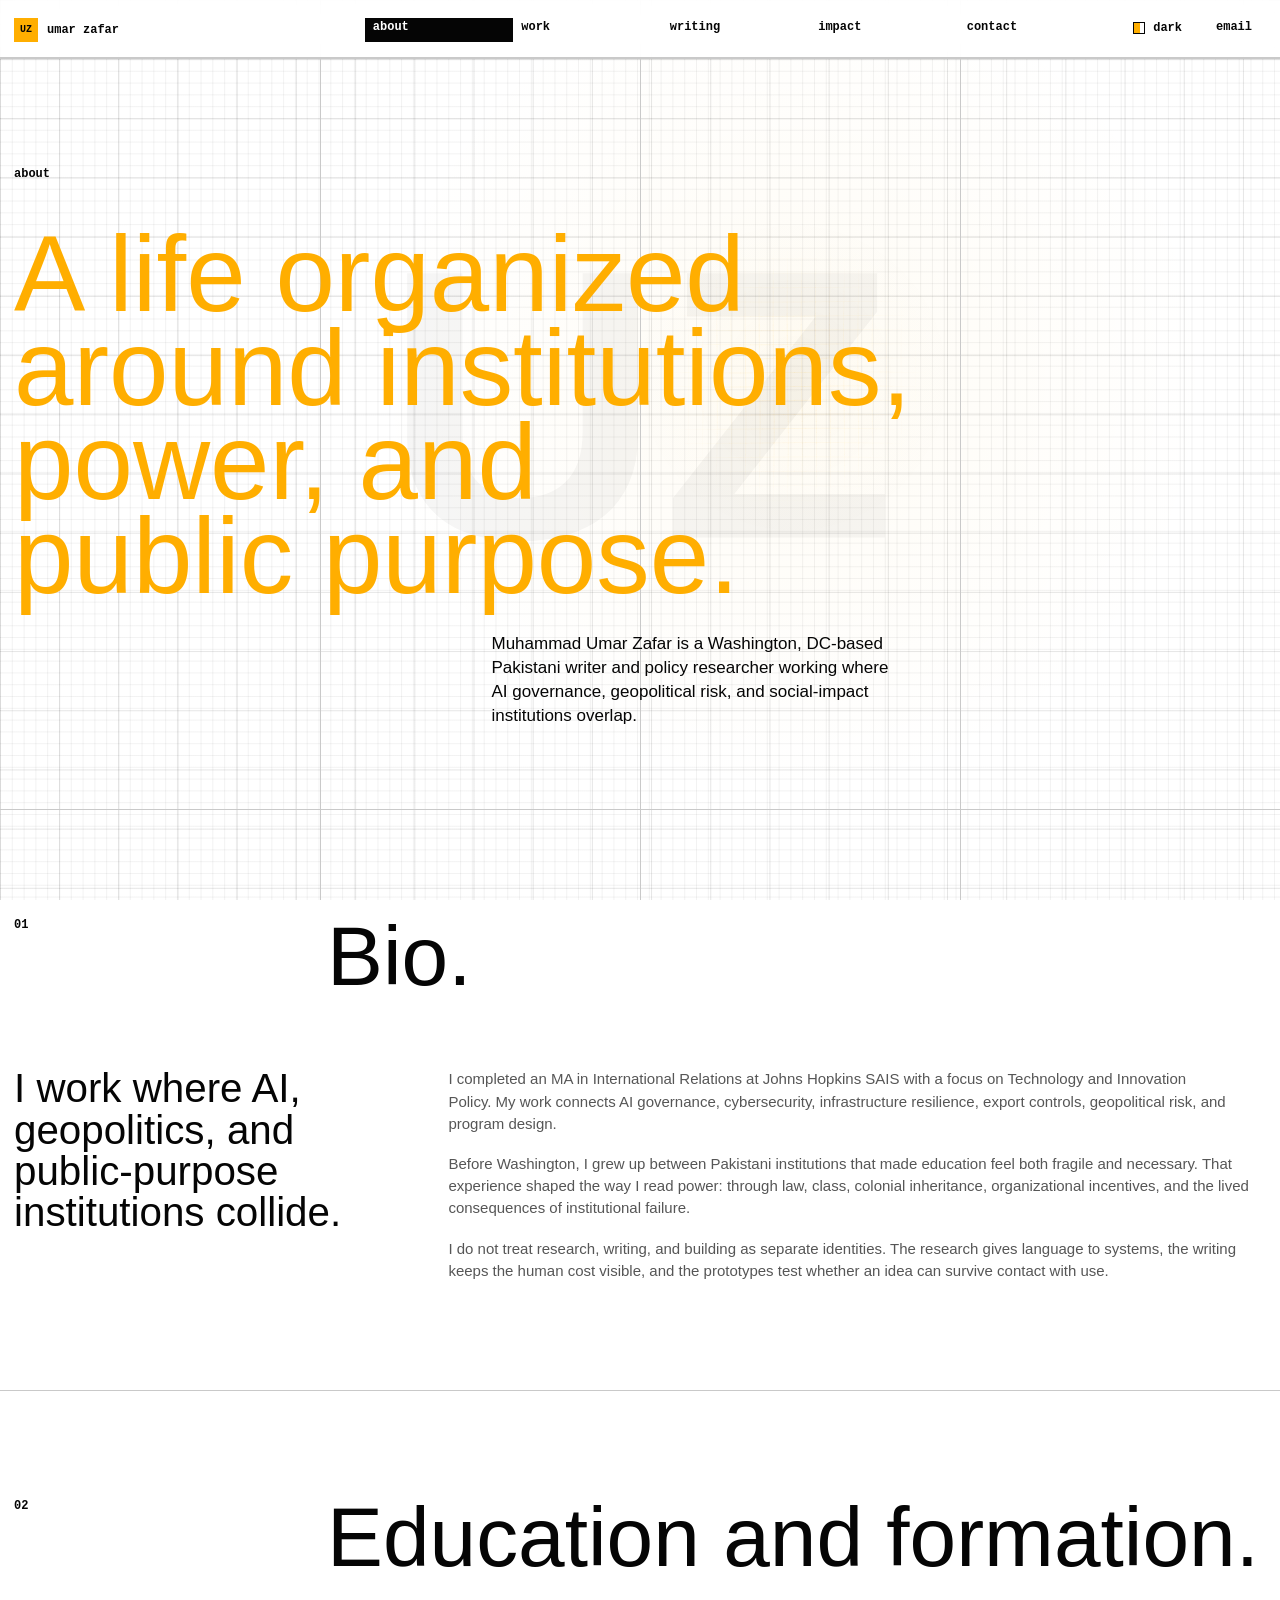
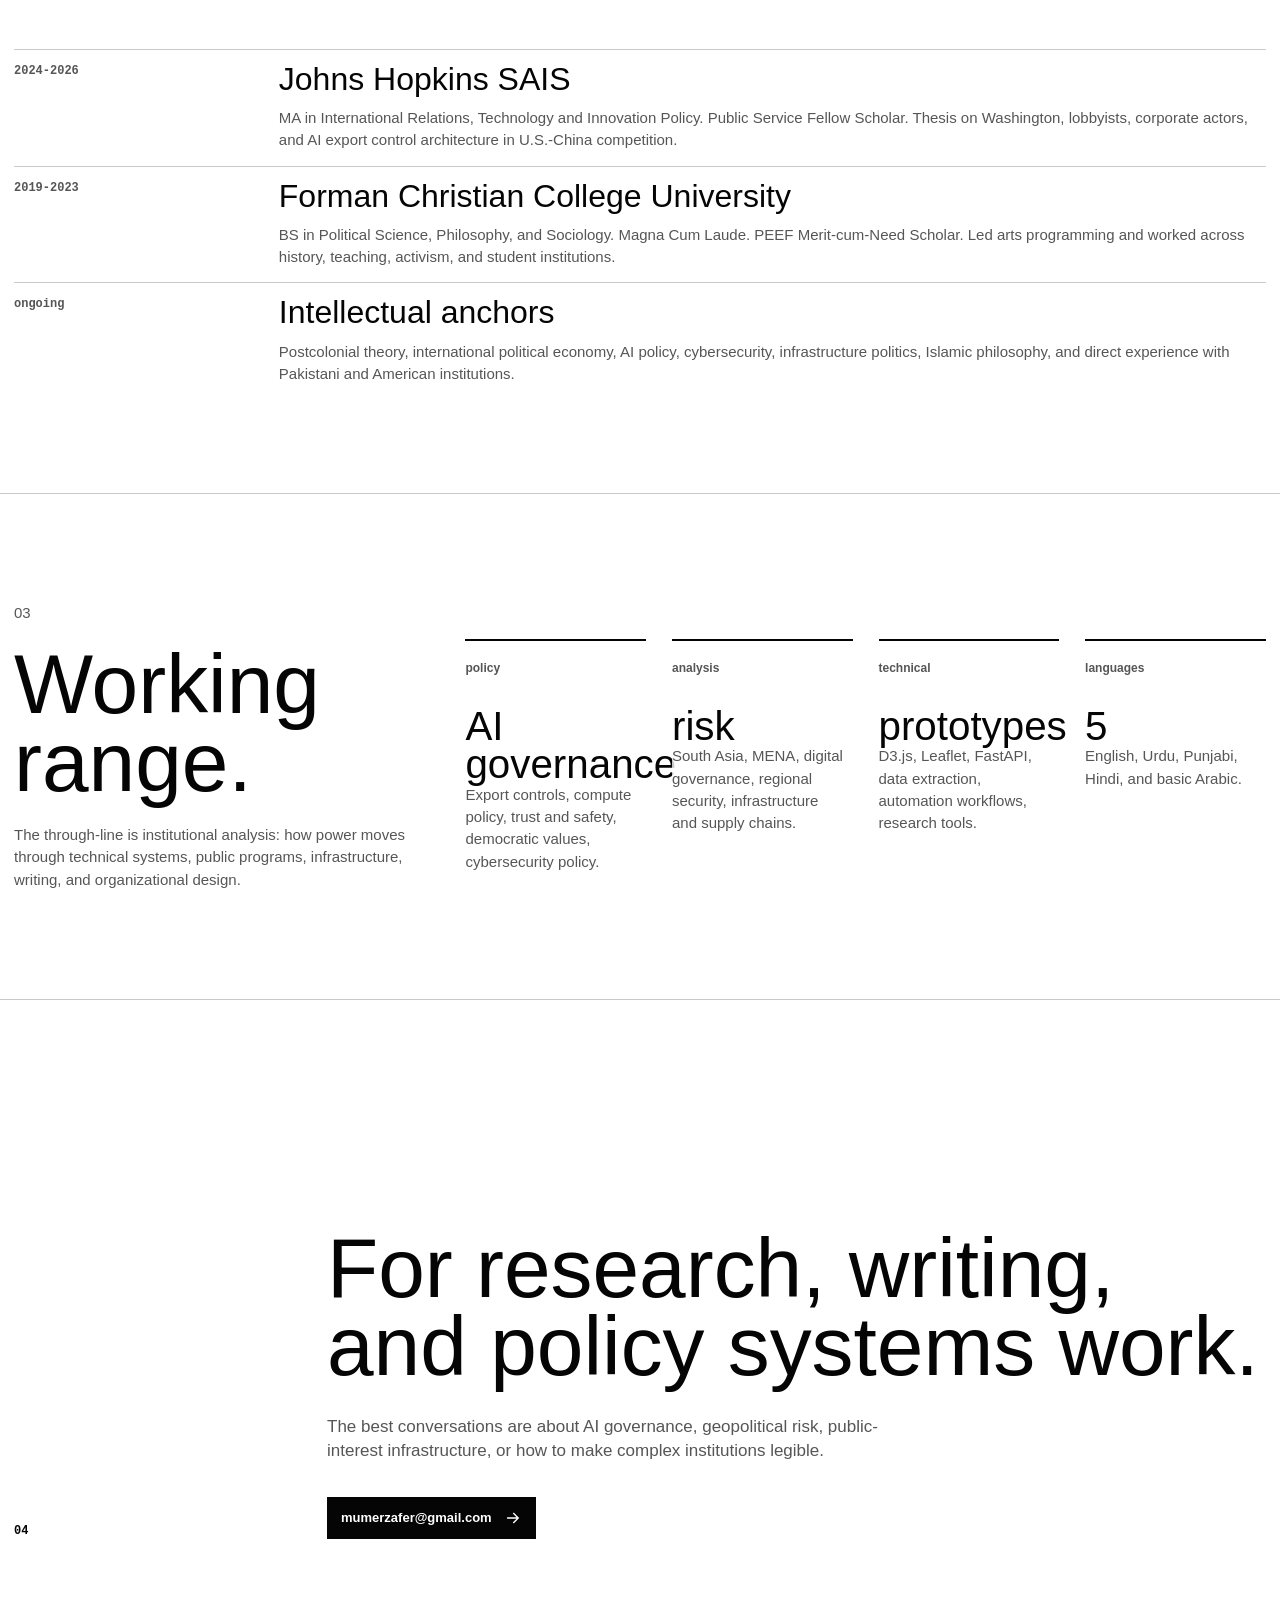
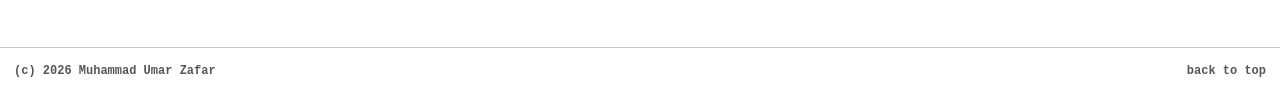
==== about.html @ bf893cc8 "feat(site): expand personal website" ====
<!doctype html>
<html lang="en">
  <head>
    <meta charset="utf-8">
    <meta name="viewport" content="width=device-width, initial-scale=1">
    <meta
      name="description"
      content="About Muhammad Umar Zafar: policy-tech writer, AI governance researcher, geopolitical-risk analyst, and social-impact founder."
    >
    <title>About - Muhammad Umar Zafar</title>
    <link rel="icon" href="data:image/svg+xml,%3Csvg xmlns='http://www.w3.org/2000/svg' viewBox='0 0 64 64'%3E%3Crect width='64' height='64' fill='%23ffffff'/%3E%3Cpath d='M12 18v17c0 9 6 14 15 14s15-5 15-14V18h-8v17c0 4-3 7-7 7s-7-3-7-7V18zM46 18h8L41 49h-8z' fill='%23ffae00'/%3E%3C/svg%3E">
    <link rel="stylesheet" href="styles.css?v=20260621">
  </head>
  <body>
    <a class="skip-link" href="#main">Skip to main content</a>
    <div class="grid-field" aria-hidden="true"></div>
    <canvas id="signal-canvas" aria-hidden="true"></canvas>
    <div class="column-rules" aria-hidden="true"><span></span><span></span><span></span></div>

    <header class="site-header">
      <a class="brand" href="index.html" aria-label="Muhammad Umar Zafar home">
        <span class="brand-mark" aria-hidden="true">UZ</span>
        <span>umar zafar</span>
      </a>
      <nav class="site-nav" aria-label="Primary navigation">
        <a href="about.html" aria-current="page">about</a>
        <a href="work.html">work</a>
        <a href="writing.html">writing</a>
        <a href="impact.html">impact</a>
        <a href="index.html#contact">contact</a>
      </nav>
      <button class="theme-toggle" type="button" data-theme-toggle aria-label="Switch to dark mode" aria-pressed="false">
        <span class="theme-toggle-icon" aria-hidden="true"></span>
        <span data-theme-label>dark</span>
      </button>
      <a class="header-action" href="mailto:mumerzafer@gmail.com">email</a>
    </header>

    <main id="main">
      <section class="page-hero" aria-labelledby="about-title">
        <div class="page-hero-copy reveal">
          <p class="section-number">about</p>
          <h1 id="about-title" class="page-title">A life organized around institutions, power, and public purpose.</h1>
          <p class="page-body">
            Muhammad Umar Zafar is a Washington, DC-based Pakistani writer and policy researcher
            working where AI governance, geopolitical risk, and social-impact institutions overlap.
          </p>
        </div>
      </section>

      <section class="panel-section" aria-labelledby="bio-title">
        <p class="section-number section-kicker reveal">01</p>
        <div class="section-title reveal">
          <h2 id="bio-title">Bio.</h2>
        </div>
        <div class="split-layout">
          <div class="stack reveal">
            <p class="large-statement">
              I work where AI, geopolitics, and public-purpose institutions collide.
            </p>
          </div>
          <div class="rich-copy reveal">
            <p>
              I completed an MA in International Relations at Johns Hopkins SAIS with a focus on
              Technology and Innovation Policy. My work connects AI governance, cybersecurity,
              infrastructure resilience, export controls, geopolitical risk, and program design.
            </p>
            <p>
              Before Washington, I grew up between Pakistani institutions that made education feel
              both fragile and necessary. That experience shaped the way I read power: through law,
              class, colonial inheritance, organizational incentives, and the lived consequences of
              institutional failure.
            </p>
            <p>
              I do not treat research, writing, and building as separate identities. The research gives
              language to systems, the writing keeps the human cost visible, and the prototypes test
              whether an idea can survive contact with use.
            </p>
          </div>
        </div>
      </section>

      <section class="panel-section" aria-labelledby="education-title">
        <p class="section-number section-kicker reveal">02</p>
        <div class="section-title reveal">
          <h2 id="education-title">Education and formation.</h2>
        </div>
        <div class="section-content timeline-list">
          <article class="timeline-item reveal">
            <time>2024-2026</time>
            <div>
              <h3>Johns Hopkins SAIS</h3>
              <p class="body-copy">
                MA in International Relations, Technology and Innovation Policy. Public Service
                Fellow Scholar. Thesis on Washington, lobbyists, corporate actors, and AI export
                control architecture in U.S.-China competition.
              </p>
            </div>
          </article>
          <article class="timeline-item reveal">
            <time>2019-2023</time>
            <div>
              <h3>Forman Christian College University</h3>
              <p class="body-copy">
                BS in Political Science, Philosophy, and Sociology. Magna Cum Laude. PEEF
                Merit-cum-Need Scholar. Led arts programming and worked across history, teaching,
                activism, and student institutions.
              </p>
            </div>
          </article>
          <article class="timeline-item reveal">
            <time>ongoing</time>
            <div>
              <h3>Intellectual anchors</h3>
              <p class="body-copy">
                Postcolonial theory, international political economy, AI policy, cybersecurity,
                infrastructure politics, Islamic philosophy, and direct experience with Pakistani and
                American institutions.
              </p>
            </div>
          </article>
        </div>
      </section>

      <section class="feature-section" aria-labelledby="skills-title">
        <div class="feature-grid">
          <div class="feature-copy reveal">
            <p class="section-number">03</p>
            <h2 id="skills-title">Working range.</h2>
            <p>
              The through-line is institutional analysis: how power moves through technical systems,
              public programs, infrastructure, writing, and organizational design.
            </p>
          </div>
          <div class="fact-grid reveal" aria-label="Skills and languages">
            <article class="fact-card">
              <span>policy</span>
              <strong>AI governance</strong>
              <p class="card-copy">Export controls, compute policy, trust and safety, democratic values, cybersecurity policy.</p>
            </article>
            <article class="fact-card">
              <span>analysis</span>
              <strong>risk</strong>
              <p class="card-copy">South Asia, MENA, digital governance, regional security, infrastructure and supply chains.</p>
            </article>
            <article class="fact-card">
              <span>technical</span>
              <strong>prototypes</strong>
              <p class="card-copy">D3.js, Leaflet, FastAPI, data extraction, automation workflows, research tools.</p>
            </article>
            <article class="fact-card">
              <span>languages</span>
              <strong>5</strong>
              <p class="card-copy">English, Urdu, Punjabi, Hindi, and basic Arabic.</p>
            </article>
          </div>
        </div>
      </section>

      <section class="contact-section" aria-labelledby="contact-title">
        <p class="section-number reveal">04</p>
        <div class="contact-copy reveal">
          <h2 id="contact-title">For research, writing, and policy systems work.</h2>
          <p>
            The best conversations are about AI governance, geopolitical risk, public-interest
            infrastructure, or how to make complex institutions legible.
          </p>
          <a class="contact-link" href="mailto:mumerzafer@gmail.com">
            mumerzafer@gmail.com
            <svg aria-hidden="true" viewBox="0 0 24 24"><path d="M5 12h13M13 6l6 6-6 6"></path></svg>
          </a>
        </div>
      </section>
    </main>

    <footer class="site-footer">
      <p>(c) 2026 Muhammad Umar Zafar</p>
      <a href="#main">back to top</a>
    </footer>

    <script src="script.js?v=20260621" defer></script>
  </body>
</html>
---- styles.css ----
:root {
  color-scheme: light;
  --bg: #ffffff;
  --text: #050505;
  --muted: #565656;
  --faint: #8a8a8a;
  --rule: #c9c9c9;
  --grid: rgba(5, 5, 5, 0.052);
  --grid-strong: rgba(5, 5, 5, 0.1);
  --accent: #ffae00;
  --accent-soft: rgba(255, 174, 0, 0.18);
  --cursor-x: 62%;
  --cursor-y: 42%;
  --cursor-gold-soft: rgba(255, 174, 0, 0.055);
  --surface: rgba(255, 255, 255, 0.84);
  --surface-solid: #f7f7f7;
  --header-bg: rgba(255, 255, 255, 0.92);
  --panel-bg: rgba(255, 255, 255, 0.9);
  --panel-grid: rgba(5, 5, 5, 0.08);
  --card-bg: rgba(255, 255, 255, 0.78);
  --card-hover: rgba(255, 255, 255, 0.94);
  --cell-border: rgba(5, 5, 5, 0.38);
  --meta: rgba(5, 5, 5, 0.34);
  --shadow: rgba(5, 5, 5, 0.09);
  --max: 1920px;
  --content: 1180px;
  --gutter: 14px;
  --header-height: 58px;
  --grid-step: 10px;
  --grid-major: 50px;
  --tension: 0.24;
  --font-display: "Helvetica Neue", Helvetica, Arial, ui-sans-serif, system-ui, -apple-system, BlinkMacSystemFont, "Segoe UI", sans-serif;
  --font-text: Inter, "Helvetica Neue", Helvetica, Arial, ui-sans-serif, system-ui, -apple-system, BlinkMacSystemFont, "Segoe UI", sans-serif;
  --font-mono: "SFMono-Regular", "Roboto Mono", "Courier New", monospace;
  --measure: 64ch;
}

html[data-theme="dark"] {
  color-scheme: dark;
  --bg: #050505;
  --text: #f7f3ea;
  --muted: #b9b1a4;
  --faint: #7d766c;
  --rule: rgba(247, 243, 234, 0.24);
  --grid: rgba(247, 243, 234, 0.055);
  --grid-strong: rgba(247, 243, 234, 0.115);
  --accent: #ffb31a;
  --accent-soft: rgba(255, 179, 26, 0.22);
  --cursor-gold-soft: rgba(255, 179, 26, 0.08);
  --surface: rgba(9, 9, 8, 0.84);
  --surface-solid: #12110f;
  --header-bg: rgba(5, 5, 5, 0.9);
  --panel-bg: rgba(9, 9, 8, 0.88);
  --panel-grid: rgba(247, 243, 234, 0.11);
  --card-bg: rgba(12, 11, 10, 0.72);
  --card-hover: rgba(18, 17, 15, 0.95);
  --cell-border: rgba(247, 243, 234, 0.28);
  --meta: rgba(247, 243, 234, 0.38);
  --shadow: rgba(0, 0, 0, 0.48);
}

* {
  box-sizing: border-box;
}

html {
  scroll-behavior: smooth;
  scroll-padding-top: 82px;
  overflow-x: hidden;
}

body {
  min-width: 320px;
  margin: 0;
  overflow-x: hidden;
  background: var(--bg);
  color: var(--text);
  font-family: var(--font-text);
  font-size: 16px;
  line-height: 1.5;
  letter-spacing: 0;
  font-feature-settings: "kern" 1, "liga" 1, "calt" 1;
  font-kerning: normal;
  text-rendering: optimizeLegibility;
  -webkit-font-smoothing: antialiased;
}

body::selection {
  background: var(--accent);
  color: var(--text);
}

a {
  color: inherit;
  text-decoration: none;
}

h1,
h2,
h3,
h4,
p,
figure {
  margin: 0;
}

ul,
ol {
  margin: 0;
  padding: 0;
}

li {
  list-style: none;
}

button,
input {
  font: inherit;
}

button {
  color: inherit;
}

img {
  display: block;
  max-width: 100%;
}

.mono,
.skip-link,
.site-header,
.section-number,
.proof-strip,
.button,
.theme-toggle,
.signal-header,
.tension-control,
.signal-readout span,
.tag-row,
.source-link,
.site-footer,
.filter-button,
.impact-readout,
.fact-list,
.external-list,
.small-note {
  font-family: var(--font-mono);
  font-feature-settings: "case" 1, "tnum" 1;
}

.skip-link {
  position: fixed;
  top: 8px;
  left: 8px;
  z-index: 50;
  transform: translateY(-170%);
  background: var(--text);
  color: var(--bg);
  padding: 8px 10px;
  font-size: 12px;
  font-weight: 800;
}

.skip-link:focus {
  transform: translateY(0);
}

:focus-visible {
  outline: 2px solid var(--accent);
  outline-offset: 4px;
}

.grid-field,
#signal-canvas,
.column-rules {
  position: fixed;
  inset: 0;
  pointer-events: none;
}

.grid-field {
  z-index: 0;
  background:
    radial-gradient(circle at var(--cursor-x) var(--cursor-y), var(--cursor-gold-soft) 0, transparent min(34vmax, 420px)),
    linear-gradient(var(--grid) 1px, transparent 1px),
    linear-gradient(90deg, var(--grid) 1px, transparent 1px),
    linear-gradient(var(--grid-strong) 1px, transparent 1px),
    linear-gradient(90deg, var(--grid-strong) 1px, transparent 1px),
    var(--bg);
  background-size:
    auto,
    var(--grid-step) var(--grid-step),
    var(--grid-step) var(--grid-step),
    var(--grid-major) var(--grid-major),
    var(--grid-major) var(--grid-major);
}

#signal-canvas {
  z-index: 1;
  opacity: 0.95;
  mix-blend-mode: multiply;
}

html[data-theme="dark"] #signal-canvas {
  opacity: 0.9;
  mix-blend-mode: screen;
}

.column-rules {
  z-index: 2;
}

.column-rules span {
  position: absolute;
  top: 0;
  bottom: 0;
  width: 1px;
  background: var(--rule);
}

.column-rules span:nth-child(1) {
  left: 25%;
}

.column-rules span:nth-child(2) {
  left: 50%;
}

.column-rules span:nth-child(3) {
  left: 75%;
}

.site-header,
main,
.site-footer {
  position: relative;
  z-index: 3;
}

.site-header {
  position: sticky;
  top: 0;
  z-index: 20;
  display: grid;
  grid-template-columns: 1fr auto max-content minmax(58px, max-content);
  align-items: start;
  gap: 18px;
  width: min(var(--max), 100%);
  min-height: var(--header-height);
  margin: 0 auto;
  border-bottom: 1px solid var(--rule);
  background: var(--header-bg);
  backdrop-filter: blur(14px);
  padding: 18px var(--gutter) 0;
  font-size: clamp(12px, 0.86vw, 15px);
  font-weight: 760;
  line-height: 1;
}

.brand,
.site-nav,
.theme-toggle,
.header-action {
  min-height: 24px;
}

.brand {
  display: inline-flex;
  width: max-content;
  align-items: center;
  gap: 9px;
}

.brand-mark {
  display: inline-grid;
  width: 24px;
  height: 24px;
  place-items: center;
  background: var(--accent);
  color: var(--text);
  font-size: 10px;
  line-height: 1;
}

.site-nav {
  display: grid;
  grid-template-columns: repeat(5, minmax(76px, 1fr));
  width: min(58vw, 840px);
}

.site-nav a,
.theme-toggle,
.header-action {
  position: relative;
  padding: 3px 8px 8px;
}

.brand span:last-child,
.site-nav a,
.theme-toggle,
.header-action,
.button,
.contact-link,
.source-link,
.filter-button,
.impact-button,
.tab-button {
  letter-spacing: 0;
}

.site-nav a:hover,
.site-nav a:focus-visible,
.site-nav a[aria-current="page"],
.theme-toggle:hover,
.theme-toggle:focus-visible,
.header-action:hover,
.header-action:focus-visible {
  background: var(--text);
  color: var(--bg);
  outline: 0;
}

.theme-toggle {
  display: inline-flex;
  align-items: center;
  justify-self: end;
  gap: 8px;
  border: 0;
  background: transparent;
  cursor: pointer;
  font-size: inherit;
  font-weight: 780;
  line-height: 1;
}

.theme-toggle-icon {
  display: inline-block;
  width: 12px;
  height: 12px;
  border: 1px solid currentColor;
  background: var(--accent);
  box-shadow: inset -4px 0 0 var(--bg);
}

.theme-toggle[aria-pressed="true"] .theme-toggle-icon {
  background: var(--text);
  box-shadow: inset 4px 0 0 var(--accent);
}

.hero,
.page-hero,
.panel-section,
.feature-section,
.contact-section,
.site-footer {
  width: min(var(--max), 100%);
  margin: 0 auto;
  padding-inline: var(--gutter);
}

.hero,
.page-hero,
.panel-section,
.feature-section,
.contact-section {
  position: relative;
  display: grid;
  grid-template-columns: repeat(4, minmax(0, 1fr));
  gap: 0;
  border-top: 1px solid var(--rule);
}

.hero {
  min-height: calc(100svh - var(--header-height));
  overflow: hidden;
  padding-top: clamp(44px, 7vh, 94px);
  padding-bottom: clamp(42px, 8vh, 96px);
  border-top: 0;
}

.hero::before,
.page-hero::before {
  content: "UZ";
  position: absolute;
  left: 50%;
  top: 46%;
  transform: translate(-50%, -50%);
  color: var(--text);
  font-size: clamp(220px, 30vw, 560px);
  font-family: var(--font-display);
  font-weight: 620;
  line-height: 0.8;
  opacity: calc(0.026 + var(--tension) * 0.045);
  pointer-events: none;
  white-space: nowrap;
}

.hero-meta {
  position: absolute;
  top: 18px;
  left: var(--gutter);
  right: var(--gutter);
  display: grid;
  grid-template-columns: repeat(4, minmax(0, 1fr));
  color: var(--meta);
  font-size: clamp(11px, 0.72vw, 13px);
  font-weight: 760;
  line-height: 1.25;
}

.hero-meta span:nth-child(1) {
  grid-column: 2;
}

.hero-meta span:nth-child(2) {
  grid-column: 3;
}

.hero-meta span:nth-child(3) {
  grid-column: 4;
}

.hero-copy {
  grid-column: 1 / 4;
  align-self: end;
  padding-bottom: clamp(10px, 3vh, 42px);
}

.section-number {
  color: var(--text);
  font-size: clamp(12px, 0.82vw, 14px);
  font-weight: 760;
  line-height: 1.25;
}

h1,
.page-title {
  max-width: 1500px;
  margin-top: clamp(24px, 5vh, 64px);
  color: var(--accent);
  font-family: var(--font-display);
  font-size: clamp(64px, 9.4vw, 176px);
  font-weight: 430;
  line-height: 0.88;
  letter-spacing: 0;
  font-feature-settings: "kern" 1, "liga" 1, "calt" 1;
  text-wrap: balance;
}

.page-title {
  max-width: 1340px;
  font-size: clamp(60px, 8.35vw, 148px);
}

.hero-body,
.page-body {
  max-width: var(--measure);
  margin-top: clamp(24px, 3.2vh, 36px);
  margin-left: 50%;
  padding-left: 8px;
  color: var(--text);
  font-family: var(--font-text);
  font-size: clamp(17px, 1.15vw, 21px);
  font-weight: 520;
  line-height: 1.42;
  text-wrap: pretty;
}

.hero-actions {
  display: flex;
  flex-wrap: wrap;
  gap: 8px;
  margin-top: 28px;
  margin-left: 50%;
  padding-left: 8px;
}

.button,
.contact-link {
  display: inline-flex;
  align-items: center;
  justify-content: center;
  gap: 12px;
  min-height: 42px;
  border: 1px solid var(--text);
  background: var(--surface);
  padding: 0 13px;
  font-size: 13px;
  font-weight: 780;
  line-height: 1;
  transition: background 160ms ease, color 160ms ease, transform 160ms ease, box-shadow 160ms ease;
}

.button svg,
.contact-link svg,
.source-link svg {
  width: 18px;
  height: 18px;
  fill: none;
  stroke: currentColor;
  stroke-linecap: square;
  stroke-linejoin: miter;
  stroke-width: 1.8;
}

.button-primary {
  background: var(--text);
  color: var(--bg);
}

.button:hover,
.button:focus-visible,
.contact-link:hover,
.contact-link:focus-visible,
.source-link:hover,
.source-link:focus-visible {
  transform: translateY(-2px);
}

.button:hover,
.button:focus-visible,
.contact-link:hover,
.contact-link:focus-visible {
  box-shadow: 6px 6px 0 var(--shadow);
}

.button:not(.button-primary):hover,
.button:not(.button-primary):focus-visible,
.contact-link:hover,
.contact-link:focus-visible {
  background: var(--accent);
  color: var(--text);
}

.signal-panel {
  grid-column: 4;
  align-self: end;
  display: grid;
  gap: 16px;
  border: 1px solid var(--text);
  background: var(--panel-bg);
  padding: 12px;
  box-shadow: 12px 12px 0 var(--shadow);
}

.signal-header {
  display: flex;
  justify-content: space-between;
  border-bottom: 1px solid var(--text);
  padding-bottom: 9px;
  font-size: clamp(12px, 0.82vw, 14px);
  font-weight: 760;
}

.tension-control {
  display: grid;
  gap: 8px;
  font-size: 12px;
  font-weight: 780;
}

.tension-control input {
  width: 100%;
  accent-color: var(--accent);
}

.signal-readout {
  display: grid;
  gap: 6px;
}

.signal-readout p {
  font-size: clamp(22px, 2vw, 34px);
  font-family: var(--font-display);
  font-weight: 470;
  line-height: 0.96;
}

.signal-readout span {
  color: var(--muted);
  font-size: clamp(12px, 0.82vw, 14px);
  font-weight: 760;
  line-height: 1.25;
}

.signal-meter {
  display: grid;
  grid-template-columns: repeat(5, 1fr);
  gap: 5px;
  height: 54px;
  align-items: end;
}

.signal-meter span {
  display: block;
  height: calc(18% + var(--tension) * 82%);
  background: var(--text);
}

.signal-meter span:nth-child(2) {
  height: calc(28% + var(--tension) * 60%);
}

.signal-meter span:nth-child(3) {
  height: calc(48% + var(--tension) * 40%);
  background: var(--accent);
}

.signal-meter span:nth-child(4) {
  height: calc(22% + var(--tension) * 70%);
}

.signal-meter span:nth-child(5) {
  height: calc(36% + var(--tension) * 46%);
}

.proof-strip {
  position: relative;
  z-index: 4;
  display: grid;
  grid-template-columns: repeat(5, minmax(0, 1fr));
  width: min(var(--max), 100%);
  margin: 0 auto;
  border-top: 1px solid var(--rule);
  border-bottom: 1px solid var(--rule);
  background: var(--panel-bg);
  padding-inline: var(--gutter);
}

.proof-strip a,
.proof-strip span {
  min-height: 68px;
  border-right: 1px solid var(--rule);
  padding: 12px 8px 10px 0;
  color: var(--muted);
  font-size: clamp(11px, 0.8vw, 13px);
  font-weight: 760;
  line-height: 1.25;
}

.proof-strip a:first-child,
.proof-strip span:first-child {
  border-left: 0;
}

.proof-strip a:hover,
.proof-strip a:focus-visible {
  background: var(--text);
  color: var(--bg);
  outline: 0;
  padding-left: 8px;
}

.page-hero {
  min-height: 64vh;
  overflow: hidden;
  padding-top: clamp(76px, 12vh, 148px);
  padding-bottom: clamp(56px, 9vh, 118px);
}

.page-hero-copy {
  grid-column: 1 / 4;
  align-self: end;
}

.panel-section,
.feature-section,
.contact-section {
  padding-top: clamp(72px, 12vh, 150px);
  padding-bottom: clamp(72px, 12vh, 150px);
}

.section-title {
  grid-column: 2 / 5;
}

h2 {
  max-width: 1260px;
  font-family: var(--font-display);
  font-size: clamp(46px, 6.55vw, 124px);
  font-weight: 440;
  line-height: 0.93;
  letter-spacing: 0;
  font-feature-settings: "kern" 1, "liga" 1, "calt" 1;
  text-wrap: balance;
}

h3 {
  font-family: var(--font-display);
  font-size: clamp(31px, 3.75vw, 70px);
  font-weight: 460;
  line-height: 0.98;
  letter-spacing: 0;
  text-wrap: balance;
}

.section-kicker {
  grid-column: 1;
}

.section-content {
  grid-column: 1 / 5;
  margin-top: clamp(54px, 8vh, 104px);
}

.feature-grid {
  grid-column: 1 / 5;
  display: grid;
  grid-template-columns: minmax(280px, 1fr) minmax(0, 2fr);
  gap: clamp(24px, 4vw, 76px);
  align-items: end;
}

.feature-copy {
  display: grid;
  gap: 22px;
  align-content: end;
}

.feature-copy p,
.rich-copy p,
.card-copy,
.body-copy {
  color: var(--muted);
  font-family: var(--font-text);
  font-size: clamp(15px, 1vw, 18px);
  font-weight: 500;
  line-height: 1.48;
  text-wrap: pretty;
}

.visual-frame {
  position: relative;
  border: 1px solid var(--text);
  background: var(--bg);
  overflow: hidden;
}

.visual-frame img {
  width: 100%;
  aspect-ratio: 16 / 9;
  object-fit: cover;
  mix-blend-mode: multiply;
}

html[data-theme="dark"] .visual-frame img {
  mix-blend-mode: normal;
}

.visual-caption {
  border-top: 1px solid var(--text);
  background: var(--panel-bg);
  padding: 10px 12px;
  color: var(--muted);
  font-family: var(--font-mono);
  font-size: 12px;
  font-weight: 760;
  line-height: 1.3;
}

.split-layout {
  grid-column: 1 / 5;
  display: grid;
  grid-template-columns: minmax(240px, 1fr) repeat(2, minmax(0, 1fr));
  gap: clamp(20px, 4vw, 72px);
  margin-top: clamp(54px, 8vh, 104px);
}

.stack {
  display: grid;
  gap: 14px;
}

.rich-copy {
  grid-column: 2 / 4;
  display: grid;
  gap: 18px;
  align-content: start;
}

.large-statement {
  color: var(--text);
  font-family: var(--font-display);
  font-size: clamp(27px, 3.15vw, 60px);
  font-weight: 430;
  line-height: 1.02;
  text-wrap: balance;
}

.fact-grid,
.card-grid,
.writing-list,
.project-grid {
  display: grid;
  gap: clamp(14px, 2vw, 26px);
}

.fact-grid {
  grid-template-columns: repeat(4, minmax(0, 1fr));
}

.card-grid {
  grid-template-columns: repeat(3, minmax(0, 1fr));
}

.project-grid {
  grid-template-columns: repeat(2, minmax(0, 1fr));
}

.fact-card,
.content-card,
.project-card,
.writing-card {
  border-top: 2px solid var(--text);
  background: var(--card-bg);
  padding: 14px 8px 18px 0;
  transition: background 160ms ease, border-color 160ms ease, transform 160ms ease;
}

.fact-card strong,
.content-card strong,
.project-card strong,
.writing-card strong {
  display: block;
  margin-top: 28px;
  color: var(--text);
  font-family: var(--font-display);
  font-size: clamp(31px, 3.15vw, 62px);
  font-weight: 440;
  line-height: 0.96;
  text-wrap: balance;
  transition: color 160ms ease, transform 160ms ease;
}

.fact-card span,
.content-card span,
.project-card span,
.writing-card span {
  color: var(--muted);
  font-size: 12px;
  font-weight: 760;
  line-height: 1.25;
}

.content-card p,
.project-card p,
.writing-card p {
  margin-top: 16px;
  color: var(--muted);
  font-family: var(--font-text);
  font-size: clamp(14px, 0.95vw, 17px);
  font-weight: 500;
  line-height: 1.46;
  text-wrap: pretty;
}

.content-card:hover,
.content-card:focus-within,
.project-card:hover,
.project-card:focus-within,
.writing-card:hover,
.writing-card:focus-within {
  background: var(--card-hover);
  border-color: var(--accent);
  transform: translateY(-2px);
}

.content-card:hover strong,
.content-card:focus-within strong,
.project-card:hover strong,
.project-card:focus-within strong,
.writing-card:hover strong,
.writing-card:focus-within strong {
  color: var(--accent);
  transform: translateX(4px);
}

.source-link {
  display: inline-flex;
  width: max-content;
  max-width: 100%;
  align-items: center;
  gap: 8px;
  margin-top: 18px;
  border: 1px solid var(--text);
  padding: 8px 10px;
  font-size: 12px;
  font-weight: 760;
  line-height: 1;
}

.source-link:hover,
.source-link:focus-visible {
  background: var(--text);
  color: var(--bg);
  outline: 0;
}

.tag-row {
  display: flex;
  flex-wrap: wrap;
  gap: 8px;
  margin-top: 22px;
}

.tag-row span {
  border: 1px solid var(--text);
  background: var(--bg);
  padding: 6px 8px;
  font-size: 12px;
  font-weight: 760;
}

.tab-layout {
  grid-column: 1 / 5;
  display: grid;
  grid-template-columns: minmax(240px, 1fr) repeat(2, minmax(0, 1fr));
  gap: clamp(20px, 4vw, 72px);
  margin-top: clamp(54px, 8vh, 104px);
}

.tab-list,
.filter-list {
  display: grid;
  align-content: start;
}

.tab-button,
.filter-button,
.impact-button {
  display: grid;
  grid-template-columns: 54px 1fr;
  align-items: center;
  min-height: 72px;
  border: 0;
  border-top: 1px solid var(--rule);
  background: transparent;
  cursor: pointer;
  padding: 0;
  text-align: left;
  font-size: clamp(18px, 1.6vw, 28px);
  font-weight: 470;
  line-height: 1.04;
  transition: background 160ms ease, color 160ms ease, padding 160ms ease;
}

.filter-button {
  grid-template-columns: 1fr;
  min-height: 52px;
  font-family: var(--font-mono);
  font-size: 13px;
  font-weight: 760;
}

.tab-button:last-child,
.filter-button:last-child,
.impact-button:last-child {
  border-bottom: 1px solid var(--rule);
}

.tab-button span,
.impact-button span {
  color: var(--faint);
  font-family: var(--font-mono);
  font-size: 12px;
  font-weight: 760;
}

.tab-button:hover,
.tab-button:focus-visible,
.tab-button.is-active,
.filter-button:hover,
.filter-button:focus-visible,
.filter-button.is-active,
.impact-button:hover,
.impact-button:focus-visible,
.impact-button.is-active {
  background: var(--text);
  color: var(--bg);
  outline: 0;
  padding-left: 8px;
}

.tab-button:hover span,
.tab-button:focus-visible span,
.tab-button.is-active span,
.impact-button:hover span,
.impact-button:focus-visible span,
.impact-button.is-active span {
  color: var(--accent);
}

.tab-panel {
  grid-column: 2 / 4;
  min-height: 430px;
  border: 1px solid var(--text);
  background:
    radial-gradient(circle at calc(18% + var(--tension) * 52%) 24%, var(--accent-soft), transparent 0 18%, transparent 19%),
    linear-gradient(90deg, var(--panel-grid) 1px, transparent 1px),
    linear-gradient(var(--panel-grid) 1px, transparent 1px),
    var(--panel-bg);
  background-size: auto, 34px 34px, 34px 34px, auto;
  padding: clamp(22px, 4vw, 54px);
}

.tab-panel[hidden],
[hidden] {
  display: none !important;
}

.tab-panel h3 {
  max-width: 840px;
}

.tab-panel p {
  max-width: 760px;
  margin-top: 24px;
  color: var(--muted);
  font-family: var(--font-text);
  font-size: clamp(15px, 1vw, 18px);
  font-weight: 500;
  line-height: 1.48;
  text-wrap: pretty;
}

.tab-panel ul {
  display: grid;
  gap: 10px;
  max-width: 760px;
  margin-top: 28px;
  color: var(--muted);
  font-family: var(--font-text);
  font-size: clamp(14px, 0.96vw, 17px);
  font-weight: 500;
  line-height: 1.45;
}

.tab-panel li,
.fact-list li {
  position: relative;
  padding-left: 18px;
}

.tab-panel li::before,
.fact-list li::before {
  content: "";
  position: absolute;
  left: 0;
  top: 0.66em;
  width: 9px;
  height: 2px;
  background: var(--accent);
}

.map-copy {
  grid-column: 1 / 3;
  display: grid;
  gap: 22px;
  align-content: end;
}

.map-copy p:not(.section-number) {
  max-width: 540px;
  color: var(--muted);
  font-family: var(--font-text);
  font-size: clamp(15px, 1vw, 18px);
  font-weight: 500;
  line-height: 1.48;
  text-wrap: pretty;
}

.map-shell {
  grid-column: 3 / 5;
  align-self: end;
}

.pixel-map {
  position: relative;
  aspect-ratio: 2.05 / 1;
  width: 100%;
  min-height: 250px;
  border: 1px solid var(--text);
  background:
    linear-gradient(90deg, var(--panel-grid) 1px, transparent 1px),
    linear-gradient(var(--panel-grid) 1px, transparent 1px),
    var(--surface-solid);
  background-size: 20px 20px;
  overflow: hidden;
}

.map-cell {
  position: absolute;
  border: 1px solid var(--cell-border);
  background: var(--cell-color);
  cursor: crosshair;
  transition: filter 120ms ease, opacity 120ms ease, transform 120ms ease;
}

.map-cell.is-active,
.map-cell:hover {
  filter: brightness(1.14) saturate(1.2);
  transform: scale(1.16);
  z-index: 2;
}

.map-cell.is-selected {
  outline: 2px solid var(--text);
  z-index: 3;
}

.map-readout {
  margin-top: 10px;
  color: var(--muted);
  font-family: var(--font-mono);
  font-size: 12px;
  font-weight: 760;
  line-height: 1.35;
}

.filter-panel {
  grid-column: 1 / 5;
  display: grid;
  grid-template-columns: minmax(220px, 0.8fr) minmax(0, 2.2fr);
  gap: clamp(22px, 4vw, 70px);
  margin-top: clamp(54px, 8vh, 104px);
}

.filtered-grid {
  display: grid;
  grid-template-columns: repeat(2, minmax(0, 1fr));
  gap: clamp(18px, 2.4vw, 34px);
}

.project-card {
  min-height: 360px;
}

.project-card strong {
  font-size: clamp(34px, 3.5vw, 72px);
}

.timeline-list {
  display: grid;
  gap: 14px;
}

.timeline-item {
  display: grid;
  grid-template-columns: minmax(86px, 0.4fr) minmax(0, 1.6fr);
  gap: 18px;
  border-top: 1px solid var(--rule);
  padding-top: 14px;
}

.timeline-item time {
  color: var(--muted);
  font-family: var(--font-mono);
  font-size: 12px;
  font-weight: 760;
  line-height: 1.25;
}

.timeline-item h3 {
  font-size: clamp(24px, 2.5vw, 46px);
}

.timeline-item p {
  margin-top: 12px;
}

.impact-timeline {
  grid-column: 1 / 5;
  display: grid;
  grid-template-columns: minmax(240px, 1fr) minmax(0, 2fr);
  gap: clamp(24px, 4vw, 76px);
  margin-top: clamp(54px, 8vh, 104px);
}

.impact-visual {
  min-height: 430px;
  border: 1px solid var(--text);
  background:
    linear-gradient(90deg, var(--panel-grid) 1px, transparent 1px),
    linear-gradient(var(--panel-grid) 1px, transparent 1px),
    var(--panel-bg);
  background-size: 34px 34px;
  padding: clamp(22px, 4vw, 54px);
}

.impact-nodes {
  position: relative;
  display: grid;
  grid-template-columns: repeat(4, 1fr);
  gap: 12px;
  min-height: 160px;
  align-items: end;
  border-bottom: 2px solid var(--text);
}

.impact-node {
  display: block;
  height: calc(38px + var(--node-height, 80) * 1px);
  border: 1px solid var(--text);
  background: var(--surface-solid);
  transition: background 180ms ease, transform 180ms ease;
}

.impact-node.is-active {
  background: var(--accent);
  transform: translateY(-10px);
}

.impact-readout {
  display: grid;
  gap: 14px;
  margin-top: 34px;
}

.impact-readout h3 {
  font-size: clamp(34px, 4vw, 76px);
}

.impact-readout p {
  color: var(--muted);
  font-family: var(--font-text);
  font-size: clamp(15px, 1vw, 18px);
  font-weight: 500;
  line-height: 1.48;
  text-wrap: pretty;
}

.contact-section {
  min-height: 72vh;
  align-items: end;
}

.contact-copy {
  grid-column: 2 / 5;
}

.contact-copy p {
  max-width: var(--measure);
  margin-top: clamp(24px, 3.2vh, 36px);
  color: var(--muted);
  font-family: var(--font-text);
  font-size: clamp(17px, 1.15vw, 21px);
  font-weight: 500;
  line-height: 1.42;
  text-wrap: pretty;
}

.contact-link {
  width: max-content;
  margin-top: 34px;
  background: var(--text);
  color: var(--bg);
}

.site-footer {
  display: flex;
  justify-content: space-between;
  gap: 16px;
  border-top: 1px solid var(--rule);
  padding-top: 16px;
  padding-bottom: 18px;
  color: var(--muted);
  font-size: clamp(12px, 0.82vw, 14px);
  font-weight: 760;
  line-height: 1.25;
}

.site-footer a:hover,
.site-footer a:focus-visible {
  color: var(--text);
}

.reveal {
  opacity: 1;
  transform: translateY(0);
}

.js .reveal {
  opacity: 0;
  transform: translateY(22px);
  transition: opacity 520ms ease, transform 520ms ease;
}

.js .reveal.is-visible {
  opacity: 1;
  transform: translateY(0);
}

.small-note {
  color: var(--muted);
  font-size: 12px;
  font-weight: 760;
  line-height: 1.35;
}

.mobile-break {
  display: none;
}

@media (max-width: 1180px) {
  .site-header {
    grid-template-columns: 1fr max-content max-content;
    gap: 12px;
    min-height: 92px;
  }

  .site-nav {
    grid-column: 1 / -1;
    order: 3;
    width: 100%;
  }

  .theme-toggle,
  .header-action {
    justify-self: end;
  }

  .hero,
  .page-hero,
  .panel-section,
  .feature-section,
  .contact-section {
    grid-template-columns: repeat(2, minmax(0, 1fr));
  }

  .hero-meta {
    grid-template-columns: repeat(2, minmax(0, 1fr));
    gap: 8px;
  }

  .hero-meta span:nth-child(1),
  .hero-meta span:nth-child(2),
  .hero-meta span:nth-child(3) {
    grid-column: auto;
  }

  .hero-copy,
  .page-hero-copy,
  .section-title,
  .section-content,
  .feature-grid,
  .split-layout,
  .tab-layout,
  .filter-panel,
  .impact-timeline,
  .contact-copy {
    grid-column: 1 / 3;
  }

  .signal-panel {
    grid-column: 2;
    margin-top: 36px;
  }

  .feature-grid,
  .split-layout,
  .tab-layout,
  .filter-panel,
  .impact-timeline {
    grid-template-columns: 1fr;
  }

  .rich-copy,
  .tab-panel,
  .map-copy,
  .map-shell {
    grid-column: 1 / 3;
  }

  .fact-grid {
    grid-template-columns: repeat(2, minmax(0, 1fr));
  }

  .card-grid {
    grid-template-columns: repeat(2, minmax(0, 1fr));
  }
}

@media (max-width: 820px) {
  .proof-strip {
    grid-template-columns: repeat(2, minmax(0, 1fr));
  }

  .proof-strip a,
  .proof-strip span {
    min-height: 58px;
  }

  .filtered-grid,
  .project-grid {
    grid-template-columns: 1fr;
  }
}

@media (max-width: 720px) {
  :root {
    --gutter: 12px;
    --header-height: 114px;
  }

  .column-rules span:nth-child(1) {
    left: 50%;
  }

  .column-rules span:nth-child(2),
  .column-rules span:nth-child(3) {
    display: none;
  }

  .site-header {
    padding-top: 12px;
    gap: 10px;
  }

  .site-nav {
    grid-template-columns: repeat(2, minmax(0, 1fr));
  }

  .site-nav a:nth-child(5) {
    grid-column: 1 / 3;
  }

  .hero,
  .page-hero,
  .panel-section,
  .feature-section,
  .contact-section {
    grid-template-columns: 1fr;
    padding-top: 54px;
    padding-bottom: 64px;
  }

  .hero {
    min-height: auto;
    padding-top: 84px;
  }

  .page-hero {
    min-height: auto;
    padding-top: 74px;
  }

  .hero-meta {
    display: none;
  }

  .hero-copy,
  .page-hero-copy,
  .section-title,
  .section-content,
  .feature-grid,
  .split-layout,
  .tab-layout,
  .filter-panel,
  .impact-timeline,
  .contact-copy,
  .signal-panel,
  .rich-copy,
  .tab-panel,
  .map-copy,
  .map-shell {
    grid-column: 1;
    min-width: 0;
  }

  h1,
  .page-title {
    width: min(5.8em, 100%);
    max-width: min(5.8em, 100%);
    font-size: clamp(40px, 12.2vw, 62px);
    line-height: 0.94;
    overflow-wrap: break-word;
    word-break: normal;
    white-space: normal;
    text-wrap: wrap;
  }

  h2 {
    font-size: clamp(39px, 11.5vw, 70px);
    line-height: 0.96;
  }

  h3,
  .fact-card strong,
  .content-card strong,
  .project-card strong,
  .writing-card strong {
    line-height: 1;
  }

  .hero-body,
  .page-body,
  .hero-actions {
    width: min(36ch, 100%);
    max-width: min(36ch, 100%);
    margin-left: 0;
    padding-left: 0;
    overflow-wrap: break-word;
    word-break: normal;
  }

  .hero-body,
  .page-body {
    font-size: clamp(15px, 3.8vw, 17px);
    line-height: 1.46;
    overflow-wrap: anywhere;
  }

  .mobile-break {
    display: block;
  }

  .hero-actions,
  .button {
    width: min(330px, 100%);
  }

  .button,
  .contact-link {
    justify-content: space-between;
  }

  .signal-panel {
    align-self: start;
  }

  .fact-grid,
  .card-grid {
    grid-template-columns: 1fr;
  }

  .tab-panel,
  .impact-visual {
    min-height: 340px;
  }

  .pixel-map {
    min-height: 170px;
  }

  .timeline-item {
    grid-template-columns: 1fr;
    gap: 8px;
  }

  .site-footer {
    display: grid;
  }
}

@media (max-width: 380px) {
  .brand span:last-child {
    max-width: 124px;
    overflow: hidden;
    text-overflow: ellipsis;
    white-space: nowrap;
  }

  .site-nav {
    font-size: 11px;
  }

  h1,
  .page-title {
    font-size: 40px;
  }

  h2 {
    font-size: 39px;
  }

  h3,
  .fact-card strong,
  .content-card strong,
  .project-card strong,
  .writing-card strong,
  .tab-panel h3,
  .impact-readout h3 {
    overflow-wrap: anywhere;
  }
}

@media (prefers-reduced-motion: reduce) {
  html {
    scroll-behavior: auto;
  }

  *,
  *::before,
  *::after {
    animation-duration: 0.001ms !important;
    animation-iteration-count: 1 !important;
    scroll-behavior: auto !important;
    transition-duration: 0.001ms !important;
  }
}
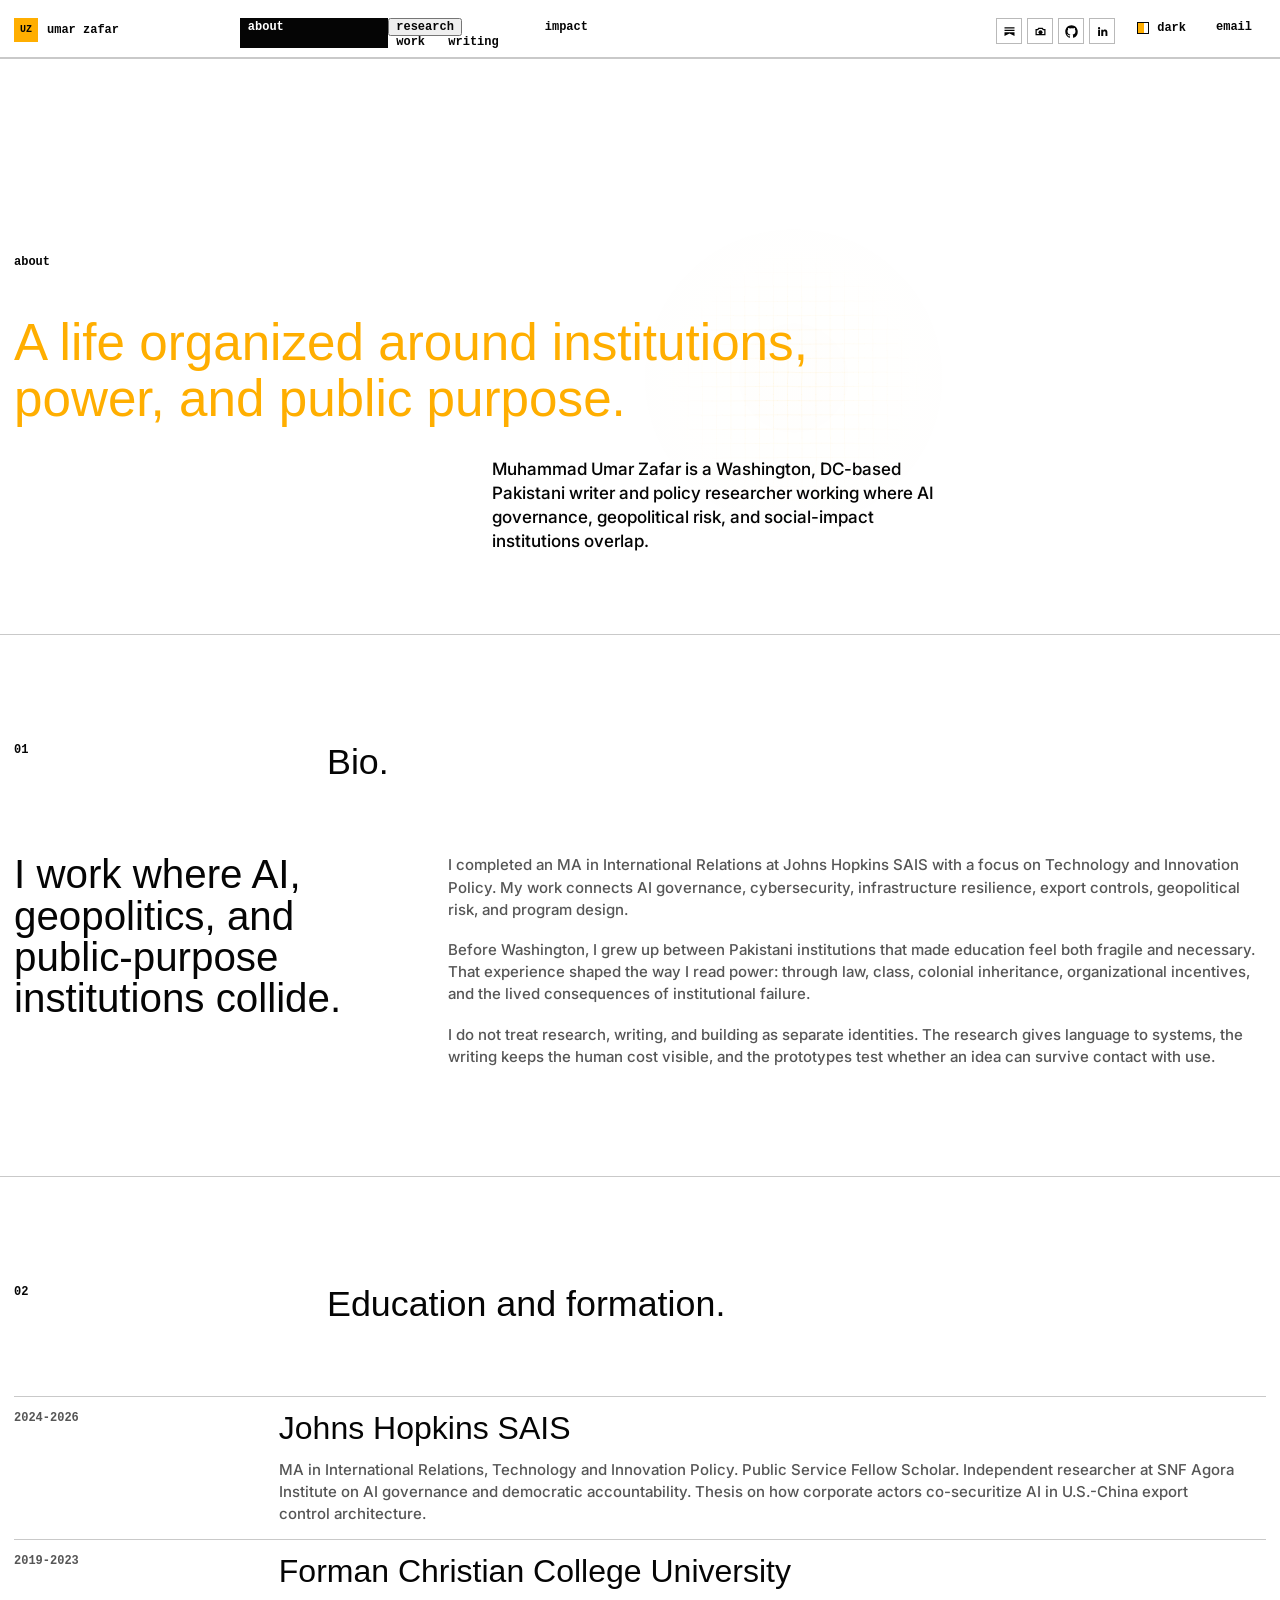
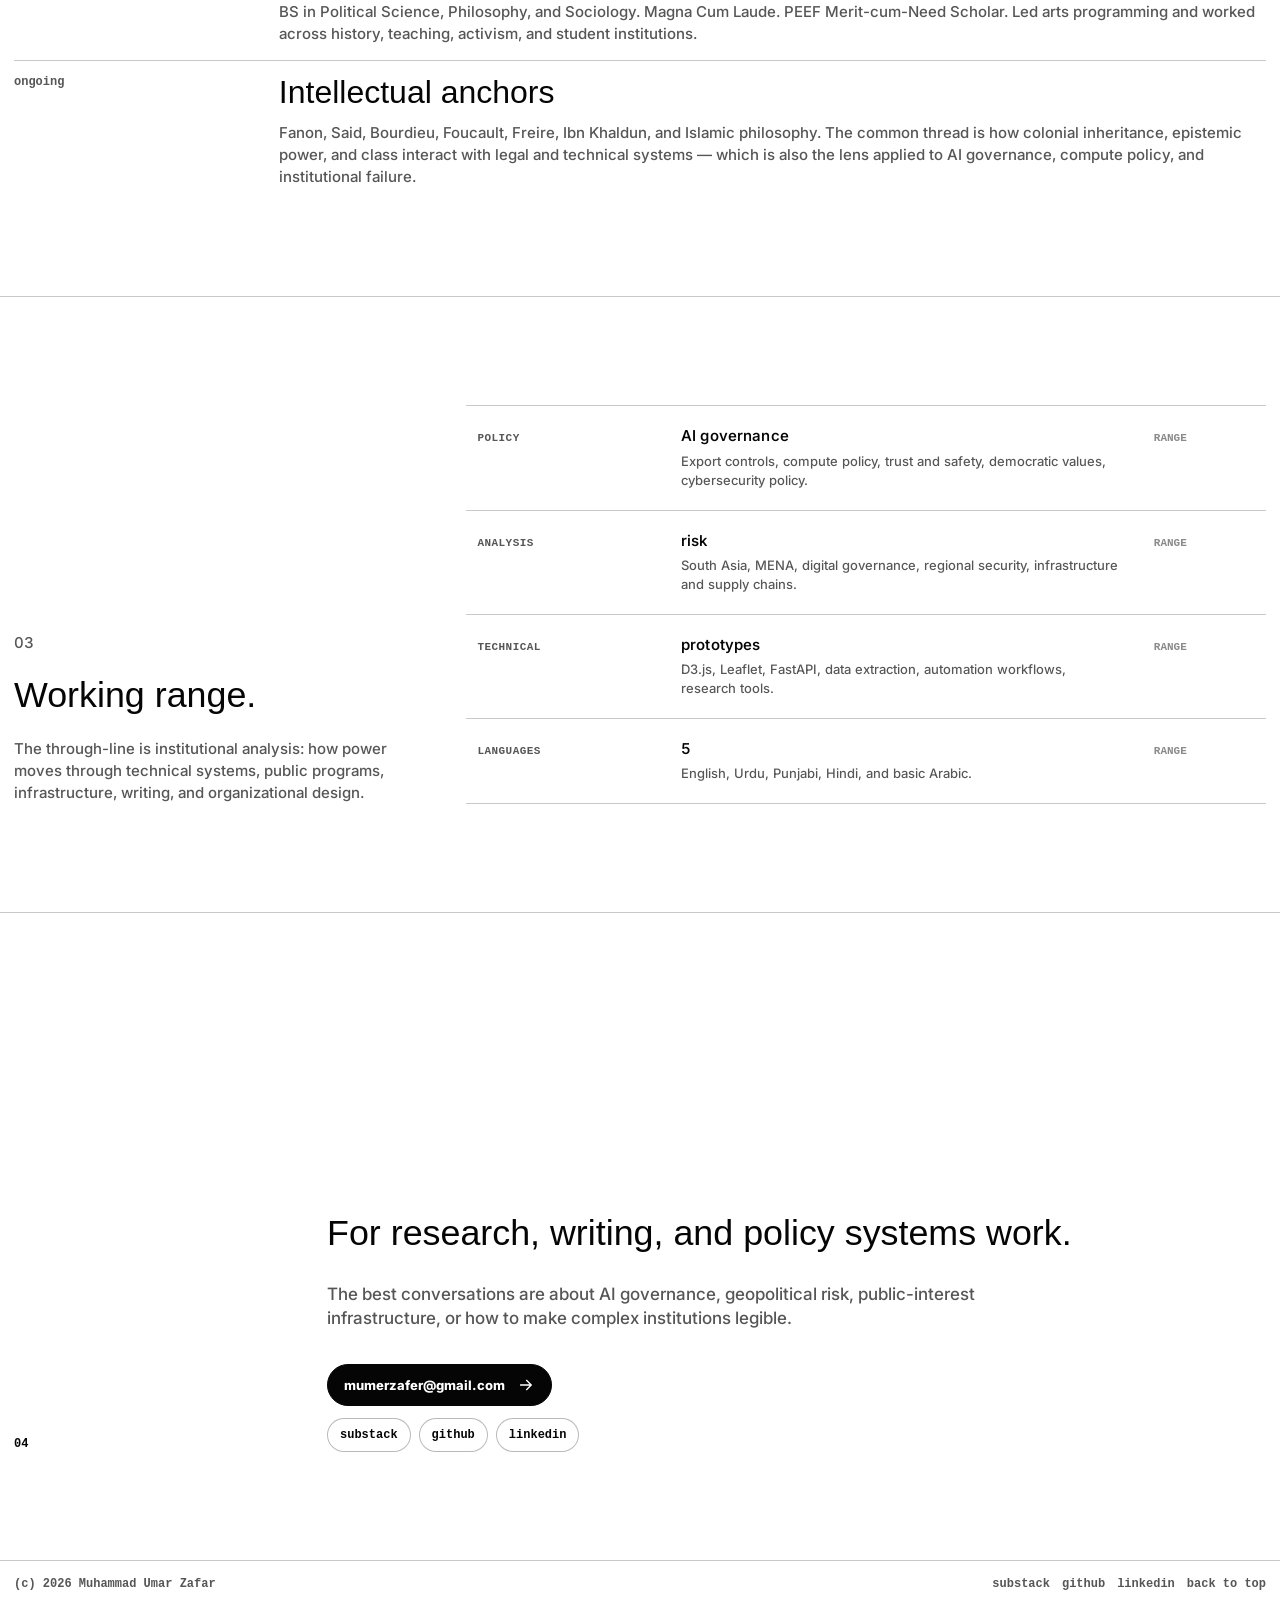
==== commit f90f55a2: "content(writing/work/about): add tag filter system and vault content curation - writing.html: added " ====
--- a/about.html
+++ b/about.html
@@ -9,7 +9,10 @@
     >
     <title>About - Muhammad Umar Zafar</title>
     <link rel="icon" href="data:image/svg+xml,%3Csvg xmlns='http://www.w3.org/2000/svg' viewBox='0 0 64 64'%3E%3Crect width='64' height='64' fill='%23ffffff'/%3E%3Cpath d='M12 18v17c0 9 6 14 15 14s15-5 15-14V18h-8v17c0 4-3 7-7 7s-7-3-7-7V18zM46 18h8L41 49h-8z' fill='%23ffae00'/%3E%3C/svg%3E">
-    <link rel="stylesheet" href="styles.css?v=20260621">
+    <link rel="preconnect" href="https://fonts.googleapis.com">
+    <link rel="preconnect" href="https://fonts.gstatic.com" crossorigin>
+    <link href="https://fonts.googleapis.com/css2?family=Inter:ital,opsz,wght@0,14..32,100..900;1,14..32,100..900&display=swap" rel="stylesheet">
+    <link rel="stylesheet" href="styles.css?v=20260624">
   </head>
   <body>
     <a class="skip-link" href="#main">Skip to main content</a>
@@ -24,11 +27,38 @@
       </a>
       <nav class="site-nav" aria-label="Primary navigation">
         <a href="about.html" aria-current="page">about</a>
-        <a href="work.html">work</a>
-        <a href="writing.html">writing</a>
+        <div class="nav-menu nav-menu--research">
+          <button class="nav-menu__trigger" type="button" aria-haspopup="true" aria-expanded="false">research</button>
+          <div class="nav-menu__panel" role="menu" aria-label="Research pages">
+            <a role="menuitem" href="work.html">work</a>
+            <a role="menuitem" href="writing.html">writing</a>
+          </div>
+        </div>
         <a href="impact.html">impact</a>
-        <a href="index.html#contact">contact</a>
       </nav>
+      <div class="header-social" aria-label="Social links">
+        <a class="header-social-link" href="https://substack.com/@omarzafar" target="_blank" rel="noopener noreferrer" aria-label="Substack">
+          <svg aria-hidden="true" viewBox="0 0 24 24">
+            <path d="M4 5h16v2H4zM4 9h16v2H4zM4 13h16v6l-8-4-8 4z"></path>
+          </svg>
+        </a>
+        <a class="header-social-link header-social-link--photography" href="photography.html" aria-label="Photography">
+          <svg aria-hidden="true" viewBox="0 0 24 24">
+            <path d="M4 8h3l1.6-2h6.8L17 8h3v10H4zM6 10v6h12v-6h-2.1l-1.6-2H9.7L8.1 10z"></path>
+            <circle cx="12" cy="13" r="3.2"></circle>
+          </svg>
+        </a>
+        <a class="header-social-link" href="https://github.com/Omarzaf" target="_blank" rel="noopener noreferrer" aria-label="GitHub">
+          <svg aria-hidden="true" viewBox="0 0 24 24">
+            <path d="M12 2C6.48 2 2 6.58 2 12.24c0 4.52 2.86 8.35 6.83 9.71.5.09.68-.22.68-.49v-1.9c-2.78.62-3.37-1.22-3.37-1.22-.45-1.18-1.11-1.49-1.11-1.49-.91-.64.07-.63.07-.63 1 .07 1.53 1.06 1.53 1.06.9 1.56 2.35 1.11 2.92.85.09-.66.35-1.11.64-1.37-2.22-.26-4.55-1.14-4.55-5.06 0-1.12.39-2.03 1.03-2.75-.1-.26-.45-1.3.1-2.71 0 0 .84-.28 2.75 1.05A9.26 9.26 0 0 1 12 6.95c.85 0 1.7.12 2.5.35 1.9-1.33 2.74-1.05 2.74-1.05.55 1.41.2 2.45.1 2.71.64.72 1.03 1.63 1.03 2.75 0 3.93-2.34 4.8-4.57 5.05.36.32.68.94.68 1.9v2.8c0 .27.18.59.69.49A10.13 10.13 0 0 0 22 12.24C22 6.58 17.52 2 12 2z"></path>
+          </svg>
+        </a>
+        <a class="header-social-link" href="https://www.linkedin.com/in/umarzafar1" target="_blank" rel="noopener noreferrer" aria-label="LinkedIn">
+          <svg aria-hidden="true" viewBox="0 0 24 24">
+            <path d="M5 9h3v10H5zM6.5 4.8a1.8 1.8 0 1 1 0 3.6 1.8 1.8 0 0 1 0-3.6zM10 9h2.9v1.4h.1c.4-.8 1.4-1.7 3-1.7 3.2 0 3.8 2.1 3.8 4.9V19h-3v-4.8c0-1.2 0-2.7-1.7-2.7s-1.9 1.3-1.9 2.6V19H10z"></path>
+          </svg>
+        </a>
+      </div>
       <button class="theme-toggle" type="button" data-theme-toggle aria-label="Switch to dark mode" aria-pressed="false">
         <span class="theme-toggle-icon" aria-hidden="true"></span>
         <span data-theme-label>dark</span>
@@ -92,8 +122,9 @@
               <h3>Johns Hopkins SAIS</h3>
               <p class="body-copy">
                 MA in International Relations, Technology and Innovation Policy. Public Service
-                Fellow Scholar. Thesis on Washington, lobbyists, corporate actors, and AI export
-                control architecture in U.S.-China competition.
+                Fellow Scholar. Independent researcher at SNF Agora Institute on AI governance
+                and democratic accountability. Thesis on how corporate actors co-securitize AI
+                in U.S.-China export control architecture.
               </p>
             </div>
           </article>
@@ -113,9 +144,10 @@
             <div>
               <h3>Intellectual anchors</h3>
               <p class="body-copy">
-                Postcolonial theory, international political economy, AI policy, cybersecurity,
-                infrastructure politics, Islamic philosophy, and direct experience with Pakistani and
-                American institutions.
+                Fanon, Said, Bourdieu, Foucault, Freire, Ibn Khaldun, and Islamic philosophy.
+                The common thread is how colonial inheritance, epistemic power, and class interact
+                with legal and technical systems — which is also the lens applied to AI governance,
+                compute policy, and institutional failure.
               </p>
             </div>
           </article>
@@ -132,26 +164,38 @@
               public programs, infrastructure, writing, and organizational design.
             </p>
           </div>
-          <div class="fact-grid reveal" aria-label="Skills and languages">
-            <article class="fact-card">
-              <span>policy</span>
-              <strong>AI governance</strong>
-              <p class="card-copy">Export controls, compute policy, trust and safety, democratic values, cybersecurity policy.</p>
-            </article>
-            <article class="fact-card">
-              <span>analysis</span>
-              <strong>risk</strong>
-              <p class="card-copy">South Asia, MENA, digital governance, regional security, infrastructure and supply chains.</p>
-            </article>
-            <article class="fact-card">
-              <span>technical</span>
-              <strong>prototypes</strong>
-              <p class="card-copy">D3.js, Leaflet, FastAPI, data extraction, automation workflows, research tools.</p>
-            </article>
-            <article class="fact-card">
-              <span>languages</span>
-              <strong>5</strong>
-              <p class="card-copy">English, Urdu, Punjabi, Hindi, and basic Arabic.</p>
+          <div class="entry-list reveal" aria-label="Skills and languages">
+            <article class="entry-row">
+              <span class="entry-label">policy</span>
+              <div>
+                <strong class="entry-title">AI governance</strong>
+                <p class="entry-body">Export controls, compute policy, trust and safety, democratic values, cybersecurity policy.</p>
+              </div>
+              <span class="entry-meta">range</span>
+            </article>
+            <article class="entry-row">
+              <span class="entry-label">analysis</span>
+              <div>
+                <strong class="entry-title">risk</strong>
+                <p class="entry-body">South Asia, MENA, digital governance, regional security, infrastructure and supply chains.</p>
+              </div>
+              <span class="entry-meta">range</span>
+            </article>
+            <article class="entry-row">
+              <span class="entry-label">technical</span>
+              <div>
+                <strong class="entry-title">prototypes</strong>
+                <p class="entry-body">D3.js, Leaflet, FastAPI, data extraction, automation workflows, research tools.</p>
+              </div>
+              <span class="entry-meta">range</span>
+            </article>
+            <article class="entry-row">
+              <span class="entry-label">languages</span>
+              <div>
+                <strong class="entry-title">5</strong>
+                <p class="entry-body">English, Urdu, Punjabi, Hindi, and basic Arabic.</p>
+              </div>
+              <span class="entry-meta">range</span>
             </article>
           </div>
         </div>
@@ -169,15 +213,24 @@
             mumerzafer@gmail.com
             <svg aria-hidden="true" viewBox="0 0 24 24"><path d="M5 12h13M13 6l6 6-6 6"></path></svg>
           </a>
+          <div class="social-links" aria-label="Social links">
+            <a class="social-link" href="https://substack.com/@omarzafar" target="_blank" rel="noopener noreferrer">substack</a>
+            <a class="social-link" href="https://github.com/Omarzaf" target="_blank" rel="noopener noreferrer">github</a>
+            <a class="social-link" href="https://www.linkedin.com/in/umarzafar1" target="_blank" rel="noopener noreferrer">linkedin</a>
+          </div>
         </div>
       </section>
     </main>
 
     <footer class="site-footer">
       <p>(c) 2026 Muhammad Umar Zafar</p>
-      <a href="#main">back to top</a>
+      <div class="footer-links" aria-label="Footer links">
+        <a href="https://substack.com/@omarzafar" target="_blank" rel="noopener noreferrer">substack</a>
+        <a href="https://github.com/Omarzaf" target="_blank" rel="noopener noreferrer">github</a>
+        <a href="https://www.linkedin.com/in/umarzafar1" target="_blank" rel="noopener noreferrer">linkedin</a>
+        <a href="#main">back to top</a>
+      </div>
     </footer>
-
-    <script src="script.js?v=20260621" defer></script>
+    <script src="script.js?v=20260624" defer></script>
   </body>
 </html>
--- a/styles.css
+++ b/styles.css
@@ -8,7 +8,11 @@
   --grid: rgba(5, 5, 5, 0.052);
   --grid-strong: rgba(5, 5, 5, 0.1);
   --accent: #ffae00;
+  --accent-deep: #9b6829;
+  --accent-press: #d89100;
   --accent-soft: rgba(255, 174, 0, 0.18);
+  --signal: #ffae00;
+  --signal-soft: rgba(255, 174, 0, 0.16);
   --cursor-x: 62%;
   --cursor-y: 42%;
   --cursor-gold-soft: rgba(255, 174, 0, 0.055);
@@ -20,6 +24,8 @@
   --card-bg: rgba(255, 255, 255, 0.78);
   --card-hover: rgba(255, 255, 255, 0.94);
   --cell-border: rgba(5, 5, 5, 0.38);
+  --control-border: rgba(5, 5, 5, 0.28);
+  --tag-border: rgba(5, 5, 5, 0.24);
   --meta: rgba(5, 5, 5, 0.34);
   --shadow: rgba(5, 5, 5, 0.09);
   --max: 1920px;
@@ -45,7 +51,11 @@
   --grid: rgba(247, 243, 234, 0.055);
   --grid-strong: rgba(247, 243, 234, 0.115);
   --accent: #ffb31a;
+  --accent-deep: #ffd06b;
+  --accent-press: #e09500;
   --accent-soft: rgba(255, 179, 26, 0.22);
+  --signal: #ffb31a;
+  --signal-soft: rgba(255, 179, 26, 0.2);
   --cursor-gold-soft: rgba(255, 179, 26, 0.08);
   --surface: rgba(9, 9, 8, 0.84);
   --surface-solid: #12110f;
@@ -55,6 +65,8 @@
   --card-bg: rgba(12, 11, 10, 0.72);
   --card-hover: rgba(18, 17, 15, 0.95);
   --cell-border: rgba(247, 243, 234, 0.28);
+  --control-border: rgba(247, 243, 234, 0.24);
+  --tag-border: rgba(247, 243, 234, 0.24);
   --meta: rgba(247, 243, 234, 0.38);
   --shadow: rgba(0, 0, 0, 0.48);
 }
@@ -134,20 +146,19 @@
 .section-number,
 .proof-strip,
 .button,
+.social-link,
 .theme-toggle,
-.signal-header,
-.tension-control,
-.signal-readout span,
 .tag-row,
 .source-link,
+.footer-links,
 .site-footer,
 .filter-button,
 .impact-readout,
 .fact-list,
-.external-list,
 .small-note {
   font-family: var(--font-mono);
   font-feature-settings: "case" 1, "tnum" 1;
+  font-variant-numeric: tabular-nums;
 }
 
 .skip-link {
@@ -172,29 +183,15 @@
   outline-offset: 4px;
 }
 
-.grid-field,
-#signal-canvas,
-.column-rules {
+#signal-canvas {
   position: fixed;
   inset: 0;
   pointer-events: none;
 }
 
-.grid-field {
-  z-index: 0;
-  background:
-    radial-gradient(circle at var(--cursor-x) var(--cursor-y), var(--cursor-gold-soft) 0, transparent min(34vmax, 420px)),
-    linear-gradient(var(--grid) 1px, transparent 1px),
-    linear-gradient(90deg, var(--grid) 1px, transparent 1px),
-    linear-gradient(var(--grid-strong) 1px, transparent 1px),
-    linear-gradient(90deg, var(--grid-strong) 1px, transparent 1px),
-    var(--bg);
-  background-size:
-    auto,
-    var(--grid-step) var(--grid-step),
-    var(--grid-step) var(--grid-step),
-    var(--grid-major) var(--grid-major),
-    var(--grid-major) var(--grid-major);
+.grid-field,
+.column-rules {
+  display: none;
 }
 
 #signal-canvas {
@@ -206,30 +203,6 @@
 html[data-theme="dark"] #signal-canvas {
   opacity: 0.9;
   mix-blend-mode: screen;
-}
-
-.column-rules {
-  z-index: 2;
-}
-
-.column-rules span {
-  position: absolute;
-  top: 0;
-  bottom: 0;
-  width: 1px;
-  background: var(--rule);
-}
-
-.column-rules span:nth-child(1) {
-  left: 25%;
-}
-
-.column-rules span:nth-child(2) {
-  left: 50%;
-}
-
-.column-rules span:nth-child(3) {
-  left: 75%;
 }
 
 .site-header,
@@ -244,9 +217,9 @@
   top: 0;
   z-index: 20;
   display: grid;
-  grid-template-columns: 1fr auto max-content minmax(58px, max-content);
+  grid-template-columns: 1fr auto max-content max-content minmax(58px, max-content);
   align-items: start;
-  gap: 18px;
+  gap: 14px;
   width: min(var(--max), 100%);
   min-height: var(--header-height);
   margin: 0 auto;
@@ -261,6 +234,7 @@
 
 .brand,
 .site-nav,
+.header-social,
 .theme-toggle,
 .header-action {
   min-height: 24px;
@@ -278,7 +252,7 @@
   width: 24px;
   height: 24px;
   place-items: center;
-  background: var(--accent);
+  background: var(--signal);
   color: var(--text);
   font-size: 10px;
   line-height: 1;
@@ -295,6 +269,29 @@
 .header-action {
   position: relative;
   padding: 3px 8px 8px;
+}
+
+.header-social {
+  display: inline-flex;
+  align-items: center;
+  gap: 5px;
+  justify-self: end;
+}
+
+.header-social-link {
+  display: inline-grid;
+  width: 26px;
+  height: 26px;
+  place-items: center;
+  border: 1px solid var(--control-border);
+  background: var(--surface);
+  color: var(--text);
+}
+
+.header-social-link svg {
+  width: 15px;
+  height: 15px;
+  fill: currentColor;
 }
 
 .brand span:last-child,
@@ -303,6 +300,7 @@
 .header-action,
 .button,
 .contact-link,
+.social-link,
 .source-link,
 .filter-button,
 .impact-button,
@@ -313,6 +311,8 @@
 .site-nav a:hover,
 .site-nav a:focus-visible,
 .site-nav a[aria-current="page"],
+.header-social-link:hover,
+.header-social-link:focus-visible,
 .theme-toggle:hover,
 .theme-toggle:focus-visible,
 .header-action:hover,
@@ -340,13 +340,13 @@
   width: 12px;
   height: 12px;
   border: 1px solid currentColor;
-  background: var(--accent);
+  background: var(--signal);
   box-shadow: inset -4px 0 0 var(--bg);
 }
 
 .theme-toggle[aria-pressed="true"] .theme-toggle-icon {
   background: var(--text);
-  box-shadow: inset 4px 0 0 var(--accent);
+  box-shadow: inset 4px 0 0 var(--signal);
 }
 
 .hero,
@@ -380,50 +380,8 @@
   border-top: 0;
 }
 
-.hero::before,
-.page-hero::before {
-  content: "UZ";
-  position: absolute;
-  left: 50%;
-  top: 46%;
-  transform: translate(-50%, -50%);
-  color: var(--text);
-  font-size: clamp(220px, 30vw, 560px);
-  font-family: var(--font-display);
-  font-weight: 620;
-  line-height: 0.8;
-  opacity: calc(0.026 + var(--tension) * 0.045);
-  pointer-events: none;
-  white-space: nowrap;
-}
-
-.hero-meta {
-  position: absolute;
-  top: 18px;
-  left: var(--gutter);
-  right: var(--gutter);
-  display: grid;
-  grid-template-columns: repeat(4, minmax(0, 1fr));
-  color: var(--meta);
-  font-size: clamp(11px, 0.72vw, 13px);
-  font-weight: 760;
-  line-height: 1.25;
-}
-
-.hero-meta span:nth-child(1) {
-  grid-column: 2;
-}
-
-.hero-meta span:nth-child(2) {
-  grid-column: 3;
-}
-
-.hero-meta span:nth-child(3) {
-  grid-column: 4;
-}
-
 .hero-copy {
-  grid-column: 1 / 4;
+  grid-column: 1 / -1;
   align-self: end;
   padding-bottom: clamp(10px, 3vh, 42px);
 }
@@ -441,9 +399,9 @@
   margin-top: clamp(24px, 5vh, 64px);
   color: var(--accent);
   font-family: var(--font-display);
-  font-size: clamp(64px, 9.4vw, 176px);
-  font-weight: 430;
-  line-height: 0.88;
+  font-size: clamp(32px, 4vw, 72px);
+  font-weight: 400;
+  line-height: 1.1;
   letter-spacing: 0;
   font-feature-settings: "kern" 1, "liga" 1, "calt" 1;
   text-wrap: balance;
@@ -451,7 +409,7 @@
 
 .page-title {
   max-width: 1340px;
-  font-size: clamp(60px, 8.35vw, 148px);
+  font-size: clamp(32px, 4vw, 72px);
 }
 
 .hero-body,
@@ -484,10 +442,33 @@
   justify-content: center;
   gap: 12px;
   min-height: 42px;
-  border: 1px solid var(--text);
+  border: 1px solid var(--control-border);
+  border-radius: 999px;
   background: var(--surface);
-  padding: 0 13px;
+  padding: 0 16px;
   font-size: 13px;
+  font-weight: 780;
+  line-height: 1;
+  transition: background 160ms ease, color 160ms ease, transform 160ms ease, box-shadow 160ms ease;
+}
+
+.social-links {
+  display: flex;
+  flex-wrap: wrap;
+  gap: 8px;
+  margin-top: 12px;
+}
+
+.social-link {
+  display: inline-flex;
+  align-items: center;
+  justify-content: center;
+  min-height: 34px;
+  border: 1px solid var(--control-border);
+  border-radius: 999px;
+  background: var(--surface);
+  padding: 0 12px;
+  font-size: 12px;
   font-weight: 780;
   line-height: 1;
   transition: background 160ms ease, color 160ms ease, transform 160ms ease, box-shadow 160ms ease;
@@ -506,6 +487,7 @@
 }
 
 .button-primary {
+  border-color: var(--text);
   background: var(--text);
   color: var(--bg);
 }
@@ -514,6 +496,8 @@
 .button:focus-visible,
 .contact-link:hover,
 .contact-link:focus-visible,
+.social-link:hover,
+.social-link:focus-visible,
 .source-link:hover,
 .source-link:focus-visible {
   transform: translateY(-2px);
@@ -522,98 +506,27 @@
 .button:hover,
 .button:focus-visible,
 .contact-link:hover,
-.contact-link:focus-visible {
-  box-shadow: 6px 6px 0 var(--shadow);
+.contact-link:focus-visible,
+.social-link:hover,
+.social-link:focus-visible {
+  box-shadow: 0 16px 34px -24px var(--shadow);
 }
 
 .button:not(.button-primary):hover,
 .button:not(.button-primary):focus-visible,
 .contact-link:hover,
-.contact-link:focus-visible {
-  background: var(--accent);
-  color: var(--text);
-}
-
-.signal-panel {
-  grid-column: 4;
-  align-self: end;
-  display: grid;
-  gap: 16px;
-  border: 1px solid var(--text);
-  background: var(--panel-bg);
-  padding: 12px;
-  box-shadow: 12px 12px 0 var(--shadow);
-}
-
-.signal-header {
-  display: flex;
-  justify-content: space-between;
-  border-bottom: 1px solid var(--text);
-  padding-bottom: 9px;
-  font-size: clamp(12px, 0.82vw, 14px);
-  font-weight: 760;
-}
-
-.tension-control {
-  display: grid;
-  gap: 8px;
-  font-size: 12px;
-  font-weight: 780;
-}
-
-.tension-control input {
-  width: 100%;
-  accent-color: var(--accent);
-}
-
-.signal-readout {
-  display: grid;
-  gap: 6px;
-}
-
-.signal-readout p {
-  font-size: clamp(22px, 2vw, 34px);
-  font-family: var(--font-display);
-  font-weight: 470;
-  line-height: 0.96;
-}
-
-.signal-readout span {
-  color: var(--muted);
-  font-size: clamp(12px, 0.82vw, 14px);
-  font-weight: 760;
-  line-height: 1.25;
-}
-
-.signal-meter {
-  display: grid;
-  grid-template-columns: repeat(5, 1fr);
-  gap: 5px;
-  height: 54px;
-  align-items: end;
-}
-
-.signal-meter span {
-  display: block;
-  height: calc(18% + var(--tension) * 82%);
+.contact-link:focus-visible,
+.social-link:hover,
+.social-link:focus-visible {
   background: var(--text);
-}
-
-.signal-meter span:nth-child(2) {
-  height: calc(28% + var(--tension) * 60%);
-}
-
-.signal-meter span:nth-child(3) {
-  height: calc(48% + var(--tension) * 40%);
-  background: var(--accent);
-}
-
-.signal-meter span:nth-child(4) {
-  height: calc(22% + var(--tension) * 70%);
-}
-
-.signal-meter span:nth-child(5) {
-  height: calc(36% + var(--tension) * 46%);
+  color: var(--bg);
+}
+
+.button-primary:hover,
+.button-primary:focus-visible {
+  background: var(--text);
+  border-color: var(--text);
+  color: var(--bg);
 }
 
 .proof-strip {
@@ -679,9 +592,9 @@
 h2 {
   max-width: 1260px;
   font-family: var(--font-display);
-  font-size: clamp(46px, 6.55vw, 124px);
-  font-weight: 440;
-  line-height: 0.93;
+  font-size: clamp(22px, 2.8vw, 52px);
+  font-weight: 420;
+  line-height: 1.1;
   letter-spacing: 0;
   font-feature-settings: "kern" 1, "liga" 1, "calt" 1;
   text-wrap: balance;
@@ -689,9 +602,9 @@
 
 h3 {
   font-family: var(--font-display);
-  font-size: clamp(31px, 3.75vw, 70px);
-  font-weight: 460;
-  line-height: 0.98;
+  font-size: clamp(18px, 1.8vw, 32px);
+  font-weight: 440;
+  line-height: 1.1;
   letter-spacing: 0;
   text-wrap: balance;
 }
@@ -721,7 +634,6 @@
 
 .feature-copy p,
 .rich-copy p,
-.card-copy,
 .body-copy {
   color: var(--muted);
   font-family: var(--font-text);
@@ -733,9 +645,102 @@
 
 .visual-frame {
   position: relative;
-  border: 1px solid var(--text);
+  border: 1px solid var(--rule);
+  border-radius: 8px;
   background: var(--bg);
   overflow: hidden;
+  box-shadow: 0 24px 70px -46px var(--shadow);
+}
+
+.panel-split {
+  grid-column: 1 / -1;
+  display: grid;
+  grid-template-columns: 2fr 3fr;
+  gap: clamp(40px, 6vw, 100px);
+  align-items: start;
+  padding-top: clamp(48px, 7vh, 96px);
+  padding-bottom: clamp(48px, 7vh, 96px);
+  border-top: 1px solid var(--rule);
+}
+
+.panel-split:first-child {
+  border-top: 0;
+}
+
+.panel-split-text {
+  display: grid;
+  gap: 22px;
+  align-self: start;
+  min-width: 0;
+}
+
+.panel-split-text .entry-list,
+.panel-split-text .tab-list {
+  margin-top: 10px;
+}
+
+.panel-split-visual {
+  position: sticky;
+  top: calc(var(--header-height) + 24px);
+  height: 60vh;
+  min-height: 320px;
+  border: 1px solid var(--rule);
+  border-radius: 4px;
+  overflow: hidden;
+  background: var(--panel-bg);
+}
+
+.panel-split-visual canvas {
+  display: block;
+  width: 100%;
+  height: 100%;
+}
+
+.terminal-feed {
+  display: grid;
+  grid-template-rows: 1fr auto;
+  gap: 12px;
+  background: var(--surface-solid);
+  padding: clamp(18px, 3vw, 34px);
+}
+
+.terminal-feed pre {
+  margin: 0;
+  overflow: hidden;
+  white-space: pre-wrap;
+  color: var(--text);
+  font-family: var(--font-mono);
+  font-size: clamp(12px, 0.9vw, 15px);
+  font-weight: 650;
+  line-height: 1.55;
+}
+
+.terminal-cursor {
+  display: inline-block;
+  width: 8px;
+  height: 18px;
+  background: var(--accent);
+  animation: terminal-cursor-blink 900ms steps(1, end) infinite;
+}
+
+@keyframes terminal-cursor-blink {
+  50% {
+    opacity: 0;
+  }
+}
+
+.js .tab-copy-source {
+  position: absolute;
+  width: 1px;
+  height: 1px;
+  overflow: hidden;
+  clip: rect(0 0 0 0);
+  clip-path: inset(50%);
+  white-space: nowrap;
+}
+
+html:not(.js) .terminal-feed {
+  display: none;
 }
 
 .visual-frame img {
@@ -749,8 +754,19 @@
   mix-blend-mode: normal;
 }
 
+.visual-frame canvas {
+  display: block;
+  width: 100%;
+  aspect-ratio: 16 / 9;
+  background:
+    linear-gradient(var(--grid) 1px, transparent 1px) 0 0 / 100% var(--grid-major),
+    linear-gradient(90deg, var(--grid) 1px, transparent 1px) 0 0 / var(--grid-major) 100%;
+  cursor: crosshair;
+  touch-action: pan-y;
+}
+
 .visual-caption {
-  border-top: 1px solid var(--text);
+  border-top: 1px solid var(--rule);
   background: var(--panel-bg);
   padding: 10px 12px;
   color: var(--muted);
@@ -789,92 +805,79 @@
   text-wrap: balance;
 }
 
-.fact-grid,
-.card-grid,
-.writing-list,
-.project-grid {
-  display: grid;
-  gap: clamp(14px, 2vw, 26px);
-}
-
-.fact-grid {
-  grid-template-columns: repeat(4, minmax(0, 1fr));
-}
-
-.card-grid {
-  grid-template-columns: repeat(3, minmax(0, 1fr));
-}
-
-.project-grid {
-  grid-template-columns: repeat(2, minmax(0, 1fr));
-}
-
-.fact-card,
-.content-card,
-.project-card,
-.writing-card {
-  border-top: 2px solid var(--text);
-  background: var(--card-bg);
-  padding: 14px 8px 18px 0;
-  transition: background 160ms ease, border-color 160ms ease, transform 160ms ease;
-}
-
-.fact-card strong,
-.content-card strong,
-.project-card strong,
-.writing-card strong {
+.entry-list {
+  display: grid;
+  gap: 0;
+}
+
+.entry-row {
+  display: grid;
+  grid-template-columns: minmax(120px, 0.4fr) minmax(0, 1fr) minmax(80px, 0.25fr);
+  gap: 10px 24px;
+  align-items: baseline;
+  border-top: 1px solid var(--rule);
+  border-left: 2px solid transparent;
+  padding: 20px 0 20px 10px;
+  transition: border-color 120ms ease, color 120ms ease;
+}
+
+.entry-row:last-child {
+  border-bottom: 1px solid var(--rule);
+}
+
+.entry-row:hover,
+.entry-row:focus-within {
+  border-left-color: var(--accent);
+}
+
+.entry-row:has(> .source-link) {
+  grid-template-columns: minmax(120px, 0.4fr) minmax(0, 1fr) max-content;
+}
+
+.entry-row > .source-link {
+  white-space: nowrap;
+}
+
+.entry-label {
+  color: var(--muted);
+  font-family: var(--font-mono);
+  font-size: 11px;
+  font-weight: 760;
+  letter-spacing: 0.04em;
+  line-height: 1.35;
+  text-transform: uppercase;
+}
+
+.entry-title {
   display: block;
-  margin-top: 28px;
   color: var(--text);
-  font-family: var(--font-display);
-  font-size: clamp(31px, 3.15vw, 62px);
-  font-weight: 440;
-  line-height: 0.96;
+  font-family: var(--font-text);
+  font-size: clamp(15px, 1.1vw, 20px);
+  font-weight: 560;
+  letter-spacing: 0.01em;
+  line-height: 1.3;
   text-wrap: balance;
-  transition: color 160ms ease, transform 160ms ease;
-}
-
-.fact-card span,
-.content-card span,
-.project-card span,
-.writing-card span {
-  color: var(--muted);
-  font-size: 12px;
-  font-weight: 760;
-  line-height: 1.25;
-}
-
-.content-card p,
-.project-card p,
-.writing-card p {
-  margin-top: 16px;
+  font-variant-numeric: tabular-nums;
+}
+
+.entry-body {
+  margin-top: 6px;
   color: var(--muted);
   font-family: var(--font-text);
-  font-size: clamp(14px, 0.95vw, 17px);
-  font-weight: 500;
-  line-height: 1.46;
+  font-size: clamp(13px, 0.9vw, 16px);
+  font-weight: 480;
+  line-height: 1.45;
   text-wrap: pretty;
 }
 
-.content-card:hover,
-.content-card:focus-within,
-.project-card:hover,
-.project-card:focus-within,
-.writing-card:hover,
-.writing-card:focus-within {
-  background: var(--card-hover);
-  border-color: var(--accent);
-  transform: translateY(-2px);
-}
-
-.content-card:hover strong,
-.content-card:focus-within strong,
-.project-card:hover strong,
-.project-card:focus-within strong,
-.writing-card:hover strong,
-.writing-card:focus-within strong {
-  color: var(--accent);
-  transform: translateX(4px);
+.entry-meta {
+  justify-self: start;
+  color: var(--faint);
+  font-family: var(--font-mono);
+  font-size: 11px;
+  font-weight: 760;
+  line-height: 1.35;
+  text-transform: uppercase;
 }
 
 .source-link {
@@ -884,15 +887,25 @@
   align-items: center;
   gap: 8px;
   margin-top: 18px;
-  border: 1px solid var(--text);
-  padding: 8px 10px;
+  border: 1px solid var(--control-border);
+  border-radius: 999px;
+  padding: 8px 12px;
   font-size: 12px;
   font-weight: 760;
   line-height: 1;
 }
 
+.entry-row .source-link {
+  margin-top: 0;
+}
+
+.entry-row .tag-row {
+  margin-top: 12px;
+}
+
 .source-link:hover,
 .source-link:focus-visible {
+  border-color: var(--text);
   background: var(--text);
   color: var(--bg);
   outline: 0;
@@ -906,19 +919,13 @@
 }
 
 .tag-row span {
-  border: 1px solid var(--text);
-  background: var(--bg);
+  border: 1px solid var(--tag-border);
+  border-radius: 999px;
+  background: var(--accent-soft);
+  color: var(--accent-deep);
   padding: 6px 8px;
   font-size: 12px;
   font-weight: 760;
-}
-
-.tab-layout {
-  grid-column: 1 / 5;
-  display: grid;
-  grid-template-columns: minmax(240px, 1fr) repeat(2, minmax(0, 1fr));
-  gap: clamp(20px, 4vw, 72px);
-  margin-top: clamp(54px, 8vh, 104px);
 }
 
 .tab-list,
@@ -936,9 +943,10 @@
   min-height: 72px;
   border: 0;
   border-top: 1px solid var(--rule);
+  border-radius: 8px;
   background: transparent;
   cursor: pointer;
-  padding: 0;
+  padding: 0 10px;
   text-align: left;
   font-size: clamp(18px, 1.6vw, 28px);
   font-weight: 470;
@@ -980,7 +988,7 @@
   background: var(--text);
   color: var(--bg);
   outline: 0;
-  padding-left: 8px;
+  padding-left: 18px;
 }
 
 .tab-button:hover span,
@@ -995,14 +1003,11 @@
 .tab-panel {
   grid-column: 2 / 4;
   min-height: 430px;
-  border: 1px solid var(--text);
-  background:
-    radial-gradient(circle at calc(18% + var(--tension) * 52%) 24%, var(--accent-soft), transparent 0 18%, transparent 19%),
-    linear-gradient(90deg, var(--panel-grid) 1px, transparent 1px),
-    linear-gradient(var(--panel-grid) 1px, transparent 1px),
-    var(--panel-bg);
-  background-size: auto, 34px 34px, 34px 34px, auto;
+  border: 1px solid var(--rule);
+  border-radius: 8px;
+  background: var(--panel-bg);
   padding: clamp(22px, 4vw, 54px);
+  box-shadow: 0 28px 80px -58px var(--shadow);
 }
 
 .tab-panel[hidden],
@@ -1076,47 +1081,9 @@
   align-self: end;
 }
 
-.pixel-map {
-  position: relative;
-  aspect-ratio: 2.05 / 1;
-  width: 100%;
-  min-height: 250px;
-  border: 1px solid var(--text);
-  background:
-    linear-gradient(90deg, var(--panel-grid) 1px, transparent 1px),
-    linear-gradient(var(--panel-grid) 1px, transparent 1px),
-    var(--surface-solid);
-  background-size: 20px 20px;
-  overflow: hidden;
-}
-
-.map-cell {
-  position: absolute;
-  border: 1px solid var(--cell-border);
-  background: var(--cell-color);
-  cursor: crosshair;
-  transition: filter 120ms ease, opacity 120ms ease, transform 120ms ease;
-}
-
-.map-cell.is-active,
-.map-cell:hover {
-  filter: brightness(1.14) saturate(1.2);
-  transform: scale(1.16);
-  z-index: 2;
-}
-
-.map-cell.is-selected {
-  outline: 2px solid var(--text);
-  z-index: 3;
-}
-
-.map-readout {
-  margin-top: 10px;
-  color: var(--muted);
-  font-family: var(--font-mono);
-  font-size: 12px;
-  font-weight: 760;
-  line-height: 1.35;
+.panel-section-clear {
+  min-height: clamp(220px, 38vh, 420px);
+  align-content: start;
 }
 
 .filter-panel {
@@ -1129,16 +1096,7 @@
 
 .filtered-grid {
   display: grid;
-  grid-template-columns: repeat(2, minmax(0, 1fr));
-  gap: clamp(18px, 2.4vw, 34px);
-}
-
-.project-card {
-  min-height: 360px;
-}
-
-.project-card strong {
-  font-size: clamp(34px, 3.5vw, 72px);
+  gap: 0;
 }
 
 .timeline-list {
@@ -1179,14 +1137,12 @@
 }
 
 .impact-visual {
-  min-height: 430px;
-  border: 1px solid var(--text);
-  background:
-    linear-gradient(90deg, var(--panel-grid) 1px, transparent 1px),
-    linear-gradient(var(--panel-grid) 1px, transparent 1px),
-    var(--panel-bg);
-  background-size: 34px 34px;
+  min-height: 320px;
+  border: 1px solid var(--rule);
+  border-radius: 8px;
+  background: var(--panel-bg);
   padding: clamp(22px, 4vw, 54px);
+  box-shadow: 0 28px 80px -58px var(--shadow);
 }
 
 .impact-nodes {
@@ -1194,7 +1150,7 @@
   display: grid;
   grid-template-columns: repeat(4, 1fr);
   gap: 12px;
-  min-height: 160px;
+  height: clamp(150px, 28vh, 240px);
   align-items: end;
   border-bottom: 2px solid var(--text);
 }
@@ -1202,14 +1158,14 @@
 .impact-node {
   display: block;
   height: calc(38px + var(--node-height, 80) * 1px);
-  border: 1px solid var(--text);
-  background: var(--surface-solid);
-  transition: background 180ms ease, transform 180ms ease;
+  border: 1px solid var(--rule);
+  border-radius: 6px 6px 0 0;
+  background: var(--rule);
+  transition: background 180ms ease;
 }
 
 .impact-node.is-active {
   background: var(--accent);
-  transform: translateY(-10px);
 }
 
 .impact-readout {
@@ -1219,7 +1175,7 @@
 }
 
 .impact-readout h3 {
-  font-size: clamp(34px, 4vw, 76px);
+  font-size: clamp(20px, 2.4vw, 38px);
 }
 
 .impact-readout p {
@@ -1254,6 +1210,7 @@
 .contact-link {
   width: max-content;
   margin-top: 34px;
+  border-color: var(--text);
   background: var(--text);
   color: var(--bg);
 }
@@ -1261,6 +1218,7 @@
 .site-footer {
   display: flex;
   justify-content: space-between;
+  align-items: center;
   gap: 16px;
   border-top: 1px solid var(--rule);
   padding-top: 16px;
@@ -1271,6 +1229,13 @@
   line-height: 1.25;
 }
 
+.footer-links {
+  display: flex;
+  flex-wrap: wrap;
+  justify-content: flex-end;
+  gap: 12px;
+}
+
 .site-footer a:hover,
 .site-footer a:focus-visible {
   color: var(--text);
@@ -1278,18 +1243,15 @@
 
 .reveal {
   opacity: 1;
-  transform: translateY(0);
 }
 
 .js .reveal {
   opacity: 0;
-  transform: translateY(22px);
-  transition: opacity 520ms ease, transform 520ms ease;
+  transition: opacity 360ms ease;
 }
 
 .js .reveal.is-visible {
   opacity: 1;
-  transform: translateY(0);
 }
 
 .small-note {
@@ -1305,9 +1267,9 @@
 
 @media (max-width: 1180px) {
   .site-header {
-    grid-template-columns: 1fr max-content max-content;
+    grid-template-columns: 1fr max-content max-content max-content;
     gap: 12px;
-    min-height: 92px;
+    min-height: 96px;
   }
 
   .site-nav {
@@ -1316,6 +1278,7 @@
     width: 100%;
   }
 
+  .header-social,
   .theme-toggle,
   .header-action {
     justify-self: end;
@@ -1329,38 +1292,22 @@
     grid-template-columns: repeat(2, minmax(0, 1fr));
   }
 
-  .hero-meta {
-    grid-template-columns: repeat(2, minmax(0, 1fr));
-    gap: 8px;
-  }
-
-  .hero-meta span:nth-child(1),
-  .hero-meta span:nth-child(2),
-  .hero-meta span:nth-child(3) {
-    grid-column: auto;
-  }
-
   .hero-copy,
   .page-hero-copy,
   .section-title,
   .section-content,
+  .panel-split,
   .feature-grid,
   .split-layout,
-  .tab-layout,
   .filter-panel,
   .impact-timeline,
   .contact-copy {
     grid-column: 1 / 3;
   }
 
-  .signal-panel {
-    grid-column: 2;
-    margin-top: 36px;
-  }
-
   .feature-grid,
+  .panel-split,
   .split-layout,
-  .tab-layout,
   .filter-panel,
   .impact-timeline {
     grid-template-columns: 1fr;
@@ -1373,13 +1320,6 @@
     grid-column: 1 / 3;
   }
 
-  .fact-grid {
-    grid-template-columns: repeat(2, minmax(0, 1fr));
-  }
-
-  .card-grid {
-    grid-template-columns: repeat(2, minmax(0, 1fr));
-  }
 }
 
 @media (max-width: 820px) {
@@ -1392,33 +1332,55 @@
     min-height: 58px;
   }
 
-  .filtered-grid,
-  .project-grid {
+  .filtered-grid {
     grid-template-columns: 1fr;
   }
+
 }
 
 @media (max-width: 720px) {
   :root {
     --gutter: 12px;
-    --header-height: 114px;
-  }
-
-  .column-rules span:nth-child(1) {
-    left: 50%;
-  }
-
-  .column-rules span:nth-child(2),
-  .column-rules span:nth-child(3) {
-    display: none;
+    --header-height: 158px;
   }
 
   .site-header {
+    grid-template-columns: 1fr max-content max-content;
     padding-top: 12px;
     gap: 10px;
   }
 
+  .brand {
+    grid-column: 1 / -1;
+  }
+
+  .header-social,
+  .theme-toggle,
+  .header-action {
+    order: 2;
+  }
+
+  .header-social {
+    grid-column: 1;
+    justify-self: start;
+  }
+
+  .header-social-link {
+    width: 30px;
+    height: 30px;
+  }
+
+  .theme-toggle {
+    grid-column: 2;
+  }
+
+  .header-action {
+    grid-column: 3;
+  }
+
   .site-nav {
+    order: 3;
+    grid-column: 1 / -1;
     grid-template-columns: repeat(2, minmax(0, 1fr));
   }
 
@@ -1446,21 +1408,16 @@
     padding-top: 74px;
   }
 
-  .hero-meta {
-    display: none;
-  }
-
   .hero-copy,
   .page-hero-copy,
   .section-title,
   .section-content,
+  .panel-split,
   .feature-grid,
   .split-layout,
-  .tab-layout,
   .filter-panel,
   .impact-timeline,
   .contact-copy,
-  .signal-panel,
   .rich-copy,
   .tab-panel,
   .map-copy,
@@ -1469,12 +1426,37 @@
     min-width: 0;
   }
 
+  .panel-split {
+    grid-template-columns: 1fr;
+    gap: 28px;
+    padding-top: 40px;
+    padding-bottom: 52px;
+  }
+
+  .panel-split-visual {
+    position: relative;
+    top: auto;
+    height: min(72vh, 520px);
+    min-height: 300px;
+  }
+
+  .entry-row {
+    grid-template-columns: 1fr;
+    gap: 8px;
+    padding: 18px 0 18px 10px;
+  }
+
+  .entry-body,
+  .entry-meta {
+    grid-column: auto;
+  }
+
   h1,
   .page-title {
-    width: min(5.8em, 100%);
-    max-width: min(5.8em, 100%);
-    font-size: clamp(40px, 12.2vw, 62px);
-    line-height: 0.94;
+    width: min(10em, 100%);
+    max-width: min(10em, 100%);
+    font-size: clamp(34px, 10vw, 58px);
+    line-height: 1.1;
     overflow-wrap: break-word;
     word-break: normal;
     white-space: normal;
@@ -1482,16 +1464,12 @@
   }
 
   h2 {
-    font-size: clamp(39px, 11.5vw, 70px);
-    line-height: 0.96;
-  }
-
-  h3,
-  .fact-card strong,
-  .content-card strong,
-  .project-card strong,
-  .writing-card strong {
-    line-height: 1;
+    font-size: clamp(24px, 7vw, 40px);
+    line-height: 1.1;
+  }
+
+  h3 {
+    line-height: 1.1;
   }
 
   .hero-body,
@@ -1526,13 +1504,8 @@
     justify-content: space-between;
   }
 
-  .signal-panel {
-    align-self: start;
-  }
-
-  .fact-grid,
-  .card-grid {
-    grid-template-columns: 1fr;
+  .social-link {
+    min-height: 38px;
   }
 
   .tab-panel,
@@ -1540,10 +1513,6 @@
     min-height: 340px;
   }
 
-  .pixel-map {
-    min-height: 170px;
-  }
-
   .timeline-item {
     grid-template-columns: 1fr;
     gap: 8px;
@@ -1551,6 +1520,11 @@
 
   .site-footer {
     display: grid;
+    justify-items: start;
+  }
+
+  .footer-links {
+    justify-content: flex-start;
   }
 }
 
@@ -1568,22 +1542,64 @@
 
   h1,
   .page-title {
-    font-size: 40px;
+    font-size: 34px;
   }
 
   h2 {
-    font-size: 39px;
+    font-size: 24px;
   }
 
   h3,
-  .fact-card strong,
-  .content-card strong,
-  .project-card strong,
-  .writing-card strong,
   .tab-panel h3,
   .impact-readout h3 {
     overflow-wrap: anywhere;
   }
+
+}
+
+/* --- Essay pull-quote feature --- */
+.essay-feature {
+  grid-column: 1 / 5;
+  margin-top: clamp(54px, 8vh, 104px);
+  padding: clamp(32px, 4.5vw, 64px) clamp(28px, 4vw, 60px);
+  border-left: 3px solid var(--accent);
+}
+
+.essay-excerpt {
+  margin: 0;
+  color: var(--text);
+  font-family: var(--font-display);
+  font-size: clamp(20px, 2.5vw, 44px);
+  font-weight: 400;
+  line-height: 1.16;
+  text-wrap: balance;
+  max-width: 960px;
+}
+
+.essay-attribution {
+  display: flex;
+  flex-wrap: wrap;
+  align-items: baseline;
+  gap: 6px 20px;
+  margin-top: clamp(18px, 2.5vh, 32px);
+  padding-top: clamp(14px, 1.8vh, 22px);
+  border-top: 1px solid var(--rule);
+}
+
+.essay-attribution strong {
+  color: var(--text);
+  font-family: var(--font-text);
+  font-size: 13px;
+  font-weight: 680;
+}
+
+.essay-attribution span {
+  color: var(--muted);
+  font-family: var(--font-mono);
+  font-size: 11px;
+  font-weight: 760;
+  text-transform: uppercase;
+  letter-spacing: 0.04em;
 }
 
 @media (prefers-reduced-motion: reduce) {
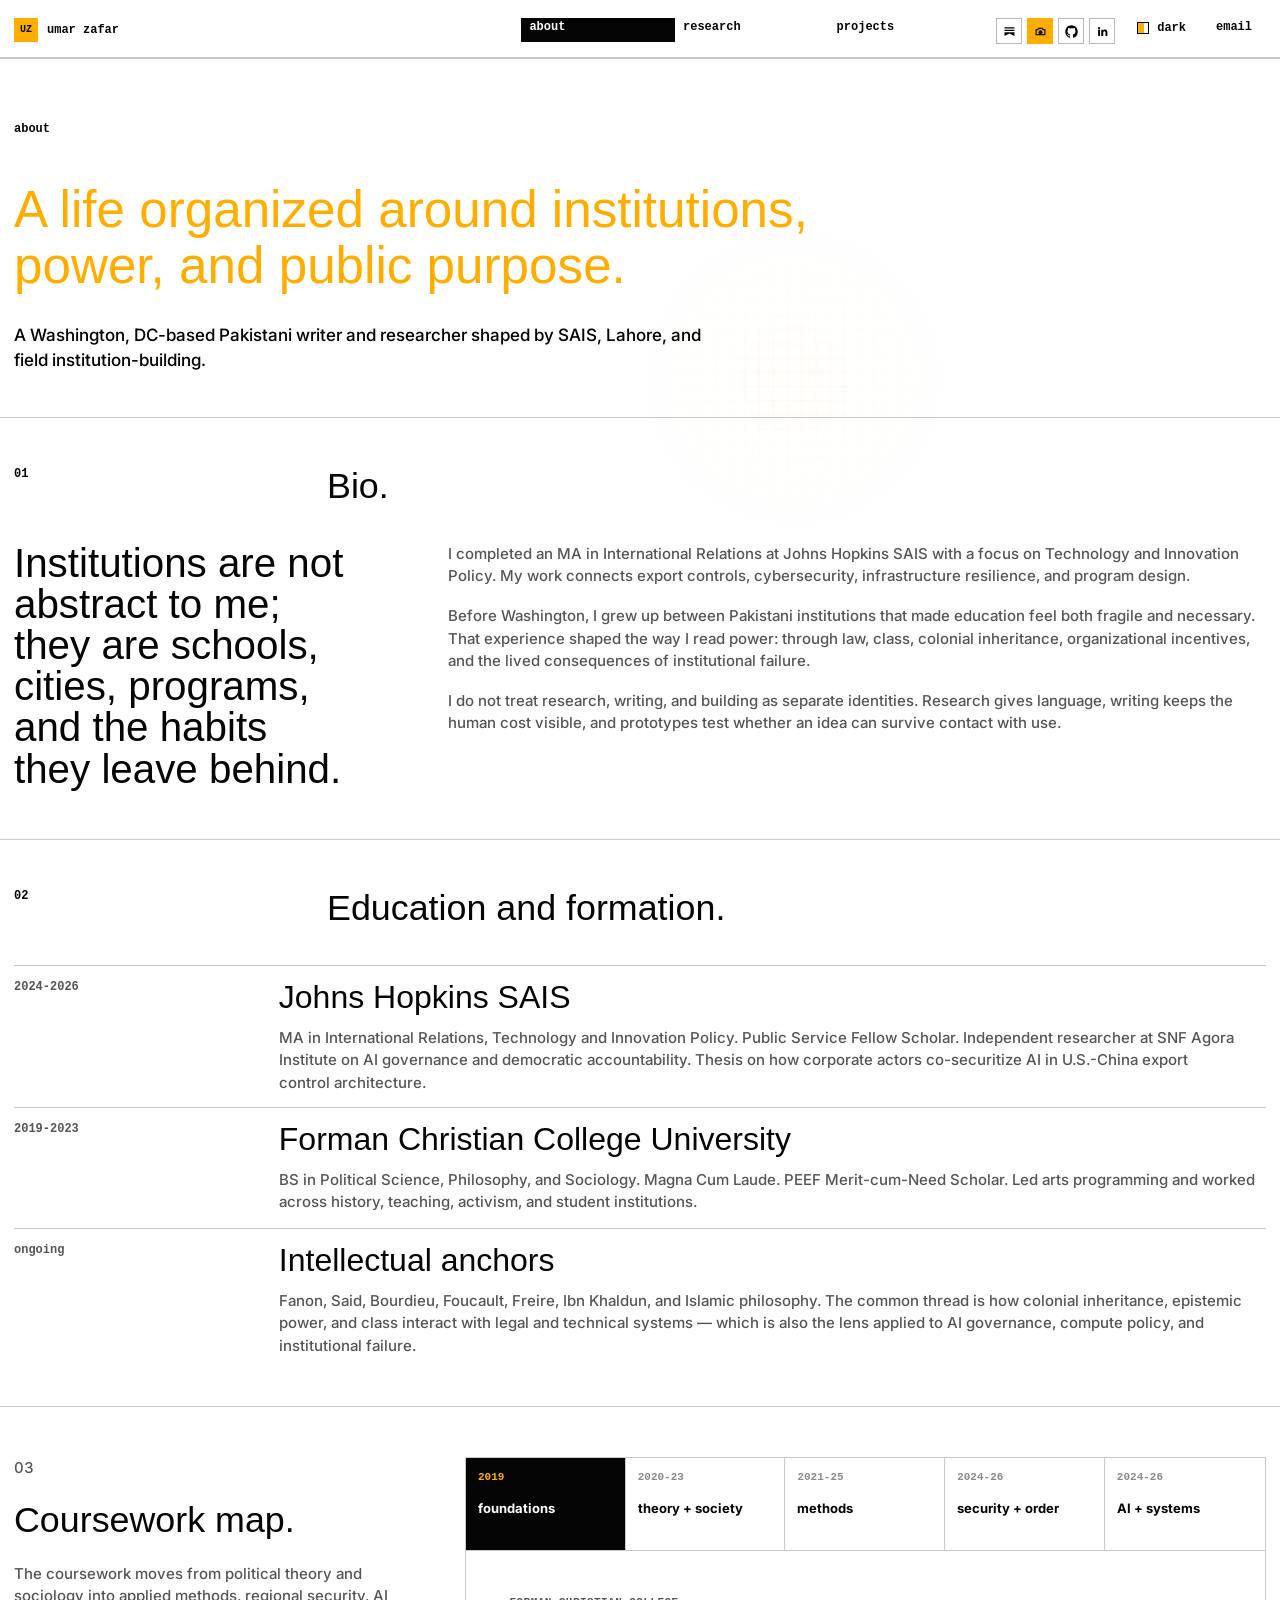
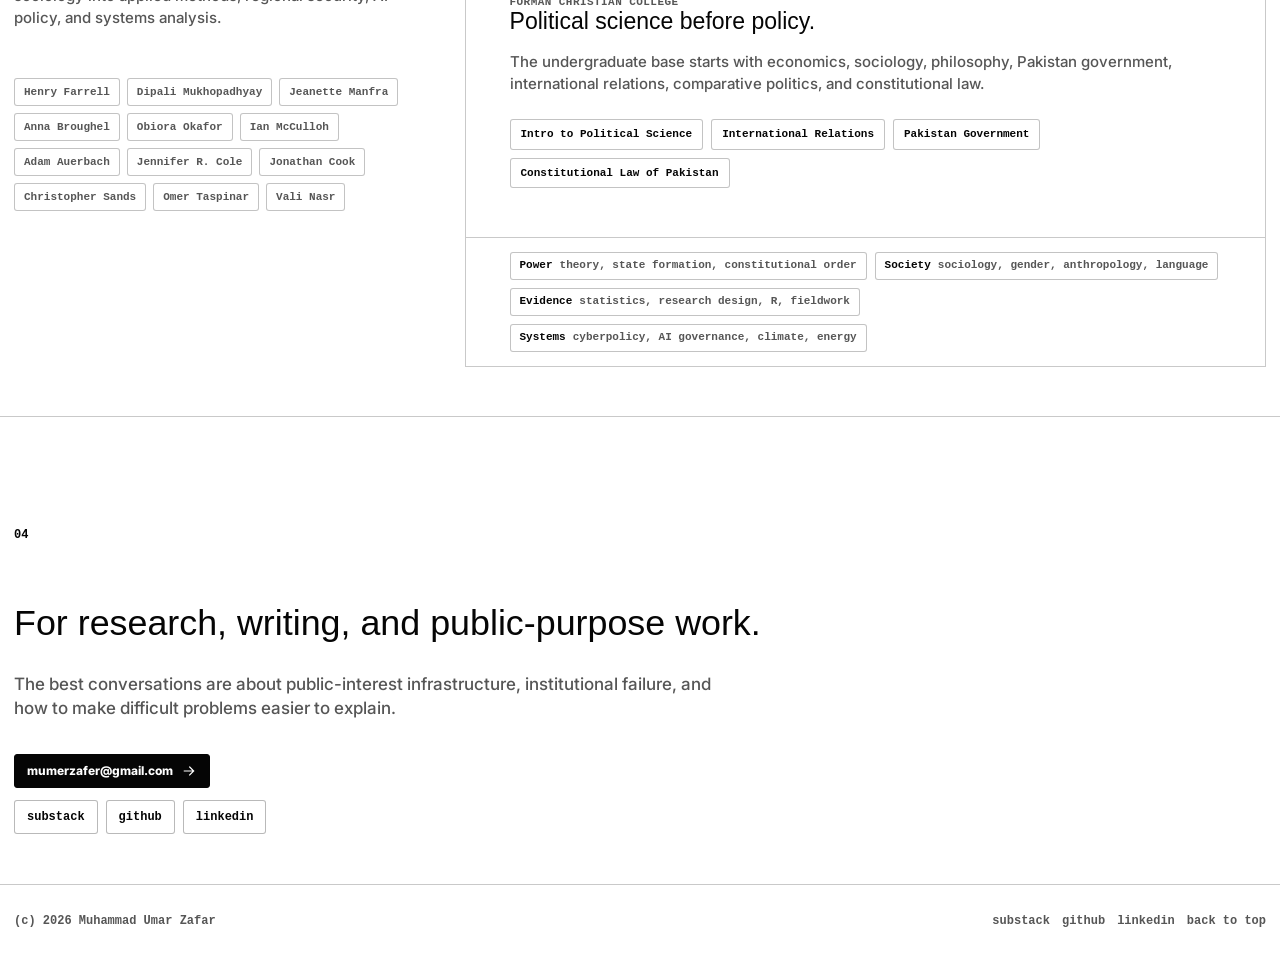
==== commit 1683a43f: "feat(site): prepare private GitHub launch" ====
--- a/about.html
+++ b/about.html
@@ -12,7 +12,7 @@
     <link rel="preconnect" href="https://fonts.googleapis.com">
     <link rel="preconnect" href="https://fonts.gstatic.com" crossorigin>
     <link href="https://fonts.googleapis.com/css2?family=Inter:ital,opsz,wght@0,14..32,100..900;1,14..32,100..900&display=swap" rel="stylesheet">
-    <link rel="stylesheet" href="styles.css?v=20260624">
+    <link rel="stylesheet" href="styles.css?v=20260628c">
   </head>
   <body>
     <a class="skip-link" href="#main">Skip to main content</a>
@@ -34,7 +34,15 @@
             <a role="menuitem" href="writing.html">writing</a>
           </div>
         </div>
-        <a href="impact.html">impact</a>
+        <div class="nav-menu nav-menu--projects">
+          <button class="nav-menu__trigger" type="button" aria-haspopup="true" aria-expanded="false">projects</button>
+          <div class="nav-menu__panel" role="menu" aria-label="Project pages">
+            <a role="menuitem" href="projects.html">overview</a>
+            <a role="menuitem" href="daadras.html">Daadras Foundation</a>
+            <a role="menuitem" href="davis-project.html">Davis Projects for Peace</a>
+            <a role="menuitem" href="think-tank.html">Think Tank / RDL</a>
+          </div>
+        </div>
       </nav>
       <div class="header-social" aria-label="Social links">
         <a class="header-social-link" href="https://substack.com/@omarzafar" target="_blank" rel="noopener noreferrer" aria-label="Substack">
@@ -72,8 +80,8 @@
           <p class="section-number">about</p>
           <h1 id="about-title" class="page-title">A life organized around institutions, power, and public purpose.</h1>
           <p class="page-body">
-            Muhammad Umar Zafar is a Washington, DC-based Pakistani writer and policy researcher
-            working where AI governance, geopolitical risk, and social-impact institutions overlap.
+            A Washington, DC-based Pakistani writer and researcher shaped by SAIS, Lahore, and
+            field institution-building.
           </p>
         </div>
       </section>
@@ -86,14 +94,15 @@
         <div class="split-layout">
           <div class="stack reveal">
             <p class="large-statement">
-              I work where AI, geopolitics, and public-purpose institutions collide.
+              Institutions are not abstract to me; they are schools, cities, programs, and the
+              habits they leave behind.
             </p>
           </div>
           <div class="rich-copy reveal">
             <p>
               I completed an MA in International Relations at Johns Hopkins SAIS with a focus on
-              Technology and Innovation Policy. My work connects AI governance, cybersecurity,
-              infrastructure resilience, export controls, geopolitical risk, and program design.
+              Technology and Innovation Policy. My work connects export controls, cybersecurity,
+              infrastructure resilience, and program design.
             </p>
             <p>
               Before Washington, I grew up between Pakistani institutions that made education feel
@@ -102,9 +111,9 @@
               institutional failure.
             </p>
             <p>
-              I do not treat research, writing, and building as separate identities. The research gives
-              language to systems, the writing keeps the human cost visible, and the prototypes test
-              whether an idea can survive contact with use.
+              I do not treat research, writing, and building as separate identities. Research gives
+              language, writing keeps the human cost visible, and prototypes test whether an idea can
+              survive contact with use.
             </p>
           </div>
         </div>
@@ -154,60 +163,227 @@
         </div>
       </section>
 
-      <section class="feature-section" aria-labelledby="skills-title">
-        <div class="feature-grid">
+      <section class="feature-section coursework-section" aria-labelledby="coursework-title">
+        <div class="feature-grid coursework-grid" data-education-map>
           <div class="feature-copy reveal">
             <p class="section-number">03</p>
-            <h2 id="skills-title">Working range.</h2>
+            <h2 id="coursework-title">Coursework map.</h2>
             <p>
-              The through-line is institutional analysis: how power moves through technical systems,
-              public programs, infrastructure, writing, and organizational design.
+              The coursework moves from political theory and sociology into applied methods,
+              regional security, AI policy, and systems analysis.
             </p>
-          </div>
-          <div class="entry-list reveal" aria-label="Skills and languages">
-            <article class="entry-row">
-              <span class="entry-label">policy</span>
-              <div>
-                <strong class="entry-title">AI governance</strong>
-                <p class="entry-body">Export controls, compute policy, trust and safety, democratic values, cybersecurity policy.</p>
-              </div>
-              <span class="entry-meta">range</span>
-            </article>
-            <article class="entry-row">
-              <span class="entry-label">analysis</span>
-              <div>
-                <strong class="entry-title">risk</strong>
-                <p class="entry-body">South Asia, MENA, digital governance, regional security, infrastructure and supply chains.</p>
-              </div>
-              <span class="entry-meta">range</span>
-            </article>
-            <article class="entry-row">
-              <span class="entry-label">technical</span>
-              <div>
-                <strong class="entry-title">prototypes</strong>
-                <p class="entry-body">D3.js, Leaflet, FastAPI, data extraction, automation workflows, research tools.</p>
-              </div>
-              <span class="entry-meta">range</span>
-            </article>
-            <article class="entry-row">
-              <span class="entry-label">languages</span>
-              <div>
-                <strong class="entry-title">5</strong>
-                <p class="entry-body">English, Urdu, Punjabi, Hindi, and basic Arabic.</p>
-              </div>
-              <span class="entry-meta">range</span>
-            </article>
+            <div class="coursework-mentors" aria-label="Faculty and instructors">
+              <span>Henry Farrell</span>
+              <span>Dipali Mukhopadhyay</span>
+              <span>Jeanette Manfra</span>
+              <span>Anna Broughel</span>
+              <span>Obiora Okafor</span>
+              <span>Ian McCulloh</span>
+              <span>Adam Auerbach</span>
+              <span>Jennifer R. Cole</span>
+              <span>Jonathan Cook</span>
+              <span>Christopher Sands</span>
+              <span>Omer Taspinar</span>
+              <span>Vali Nasr</span>
+            </div>
+          </div>
+
+          <div class="coursework-board reveal">
+            <div class="coursework-controls" role="tablist" aria-label="Education journey phases">
+              <button
+                class="coursework-node is-active"
+                type="button"
+                role="tab"
+                id="coursework-foundations-tab"
+                aria-controls="coursework-foundations-panel"
+                aria-selected="true"
+                data-education-node="foundations"
+              >
+                <span>2019</span>
+                foundations
+              </button>
+              <button
+                class="coursework-node"
+                type="button"
+                role="tab"
+                id="coursework-theory-tab"
+                aria-controls="coursework-theory-panel"
+                aria-selected="false"
+                data-education-node="theory"
+              >
+                <span>2020-23</span>
+                theory + society
+              </button>
+              <button
+                class="coursework-node"
+                type="button"
+                role="tab"
+                id="coursework-methods-tab"
+                aria-controls="coursework-methods-panel"
+                aria-selected="false"
+                data-education-node="methods"
+              >
+                <span>2021-25</span>
+                methods
+              </button>
+              <button
+                class="coursework-node"
+                type="button"
+                role="tab"
+                id="coursework-security-tab"
+                aria-controls="coursework-security-panel"
+                aria-selected="false"
+                data-education-node="security"
+              >
+                <span>2024-26</span>
+                security + order
+              </button>
+              <button
+                class="coursework-node"
+                type="button"
+                role="tab"
+                id="coursework-systems-tab"
+                aria-controls="coursework-systems-panel"
+                aria-selected="false"
+                data-education-node="systems"
+              >
+                <span>2024-26</span>
+                AI + systems
+              </button>
+            </div>
+
+            <div class="coursework-panels">
+              <article
+                class="coursework-panel is-active"
+                id="coursework-foundations-panel"
+                role="tabpanel"
+                aria-labelledby="coursework-foundations-tab"
+                data-course-panel="foundations"
+              >
+                <p class="entry-label">Forman Christian College</p>
+                <h3>Political science before policy.</h3>
+                <p>
+                  The undergraduate base starts with economics, sociology, philosophy, Pakistan
+                  government, international relations, comparative politics, and constitutional law.
+                </p>
+                <div class="course-chip-row" aria-label="Representative courses">
+                  <span>Intro to Political Science</span>
+                  <span>International Relations</span>
+                  <span>Pakistan Government</span>
+                  <span>Constitutional Law of Pakistan</span>
+                </div>
+              </article>
+
+              <article
+                class="coursework-panel"
+                id="coursework-theory-panel"
+                role="tabpanel"
+                aria-labelledby="coursework-theory-tab"
+                data-course-panel="theory"
+                hidden
+              >
+                <p class="entry-label">Forman Christian College</p>
+                <h3>Institutions through class, language, and culture.</h3>
+                <p>
+                  The middle arc adds philosophy of religion, contemporary political theory,
+                  public opinion, sociology of gender, sociological anthropology, linguistic
+                  anthropology, and politics of the Middle East.
+                </p>
+                <div class="course-chip-row" aria-label="Representative courses">
+                  <span>Contemporary Political Theory</span>
+                  <span>Public Opinion</span>
+                  <span>Sociology of Gender</span>
+                  <span>Linguistic Anthropology</span>
+                </div>
+              </article>
+
+              <article
+                class="coursework-panel"
+                id="coursework-methods-panel"
+                role="tabpanel"
+                aria-labelledby="coursework-methods-tab"
+                data-course-panel="methods"
+                hidden
+              >
+                <p class="entry-label">Forman + SAIS</p>
+                <h3>Methods became the bridge.</h3>
+                <p>
+                  Research methodology, statistical methods, statistics for data analysis, R for
+                  professional research, field research methods, monitoring and evaluation, and
+                  policy consulting turn argument into evidence.
+                </p>
+                <div class="course-chip-row" aria-label="Representative courses">
+                  <span>Research Methodology</span>
+                  <span>Statistics for Data Analysis</span>
+                  <span>Programming for Research Using R</span>
+                  <span>Field Research Methods</span>
+                </div>
+              </article>
+
+              <article
+                class="coursework-panel"
+                id="coursework-security-panel"
+                role="tabpanel"
+                aria-labelledby="coursework-security-tab"
+                data-course-panel="security"
+                hidden
+              >
+                <p class="entry-label">Johns Hopkins SAIS</p>
+                <h3>Order, security, rights, and regions.</h3>
+                <p>
+                  SAIS sharpens the regional and legal frame through world order, cyberpolicy,
+                  international human rights law, humanitarian politics, Asia in Washington,
+                  geostrategy, and the Eastern Mediterranean.
+                </p>
+                <div class="course-chip-row" aria-label="Representative courses">
+                  <span>World Order and Disorder</span>
+                  <span>Evolution of Cyberpolicy</span>
+                  <span>International Human Rights Law</span>
+                  <span>Geostrategy of the Middle East</span>
+                </div>
+              </article>
+
+              <article
+                class="coursework-panel"
+                id="coursework-systems-panel"
+                role="tabpanel"
+                aria-labelledby="coursework-systems-tab"
+                data-course-panel="systems"
+                hidden
+              >
+                <p class="entry-label">Johns Hopkins SAIS</p>
+                <h3>Technology policy as institutional design.</h3>
+                <p>
+                  The current layer ties AI governance, climate and energy policy, economics,
+                  media systems, systems analysis, AI Policy Clinic work, and Artificial
+                  Intelligence for Leaders into a single public-interest technology frame.
+                </p>
+                <div class="course-chip-row" aria-label="Representative courses">
+                  <span>Political Economy of AI</span>
+                  <span>Artificial Intelligence for Leaders</span>
+                  <span>Systems Analysis</span>
+                  <span>Energy and Climate Policy Analysis</span>
+                </div>
+              </article>
+            </div>
+
+            <div class="coursework-lenses" aria-label="Coursework lenses">
+              <span><strong>Power</strong> theory, state formation, constitutional order</span>
+              <span><strong>Society</strong> sociology, gender, anthropology, language</span>
+              <span><strong>Evidence</strong> statistics, research design, R, fieldwork</span>
+              <span><strong>Systems</strong> cyberpolicy, AI governance, climate, energy</span>
+            </div>
           </div>
         </div>
       </section>
 
-      <section class="contact-section" aria-labelledby="contact-title">
+      <section class="contact-section contact-mosaic" aria-labelledby="contact-title">
         <p class="section-number reveal">04</p>
-        <div class="contact-copy reveal">
-          <h2 id="contact-title">For research, writing, and policy systems work.</h2>
+        <div class="contact-copy contact-mosaic-copy reveal">
+          <h2 id="contact-title">For research, writing, and public-purpose work.</h2>
           <p>
-            The best conversations are about AI governance, geopolitical risk, public-interest
-            infrastructure, or how to make complex institutions legible.
+            The best conversations are about public-interest infrastructure, institutional failure,
+            and how to make difficult problems easier to explain.
           </p>
           <a class="contact-link" href="mailto:mumerzafer@gmail.com">
             mumerzafer@gmail.com
--- a/styles.css
+++ b/styles.css
@@ -11,6 +11,8 @@
   --accent-deep: #9b6829;
   --accent-press: #d89100;
   --accent-soft: rgba(255, 174, 0, 0.18);
+  --availability-green: #16a34a;
+  --availability-green-soft: rgba(22, 163, 74, 0.16);
   --signal: #ffae00;
   --signal-soft: rgba(255, 174, 0, 0.16);
   --cursor-x: 62%;
@@ -39,6 +41,9 @@
   --font-text: Inter, "Helvetica Neue", Helvetica, Arial, ui-sans-serif, system-ui, -apple-system, BlinkMacSystemFont, "Segoe UI", sans-serif;
   --font-mono: "SFMono-Regular", "Roboto Mono", "Courier New", monospace;
   --measure: 64ch;
+  --motion-duration: 560ms;
+  --motion-ease: cubic-bezier(0.22, 1, 0.36, 1);
+  --motion-stagger: 45ms;
 }
 
 html[data-theme="dark"] {
@@ -54,6 +59,8 @@
   --accent-deep: #ffd06b;
   --accent-press: #e09500;
   --accent-soft: rgba(255, 179, 26, 0.22);
+  --availability-green: #22c55e;
+  --availability-green-soft: rgba(34, 197, 94, 0.2);
   --signal: #ffb31a;
   --signal-soft: rgba(255, 179, 26, 0.2);
   --cursor-gold-soft: rgba(255, 179, 26, 0.08);
@@ -77,7 +84,7 @@
 
 html {
   scroll-behavior: smooth;
-  scroll-padding-top: 82px;
+  scroll-padding-top: calc(var(--header-height) + 24px);
   overflow-x: hidden;
 }
 
@@ -144,7 +151,7 @@
 .skip-link,
 .site-header,
 .section-number,
-.proof-strip,
+.logo-banner,
 .button,
 .social-link,
 .theme-toggle,
@@ -153,7 +160,6 @@
 .footer-links,
 .site-footer,
 .filter-button,
-.impact-readout,
 .fact-list,
 .small-note {
   font-family: var(--font-mono);
@@ -260,15 +266,72 @@
 
 .site-nav {
   display: grid;
-  grid-template-columns: repeat(5, minmax(76px, 1fr));
-  width: min(58vw, 840px);
+  grid-template-columns: repeat(3, minmax(68px, 1fr));
+  width: min(36vw, 520px);
 }
 
 .site-nav a,
+.nav-menu__trigger,
 .theme-toggle,
 .header-action {
   position: relative;
   padding: 3px 8px 8px;
+}
+
+.nav-menu {
+  position: relative;
+  min-width: 0;
+}
+
+.nav-menu__trigger {
+  display: block;
+  width: 100%;
+  border: 0;
+  background: transparent;
+  color: inherit;
+  font: inherit;
+  text-align: left;
+  text-transform: inherit;
+  cursor: default;
+}
+
+.nav-menu__panel {
+  position: absolute;
+  top: calc(100% + 2px);
+  left: 0;
+  z-index: 30;
+  display: grid;
+  min-width: 120px;
+  border: 1px solid var(--rule);
+  background: var(--panel-bg);
+  box-shadow: 0 16px 44px -28px var(--shadow);
+  opacity: 0;
+  pointer-events: none;
+  transform: translateY(-4px);
+  transition: opacity 160ms ease, transform 160ms ease;
+}
+
+.nav-menu--projects .nav-menu__panel {
+  right: 0;
+  left: auto;
+  min-width: 210px;
+}
+
+.nav-menu:hover .nav-menu__panel,
+.nav-menu:focus-within .nav-menu__panel {
+  opacity: 1;
+  pointer-events: auto;
+  transform: translateY(0);
+}
+
+.nav-menu__panel a {
+  min-height: 30px;
+  border-top: 1px solid var(--rule);
+  background: var(--panel-bg);
+}
+
+.nav-menu__panel a:first-child {
+  border-top: 0;
 }
 
 .header-social {
@@ -294,8 +357,26 @@
   fill: currentColor;
 }
 
+.header-social-link--photography {
+  border-color: var(--signal);
+  background: var(--signal);
+  color: #171003;
+}
+
+.header-social-link--photography[aria-current="page"] {
+  box-shadow: inset 0 0 0 1px var(--text);
+}
+
+.header-social-link--photography:hover,
+.header-social-link--photography:focus-visible {
+  border-color: var(--text);
+  background: var(--text);
+  color: var(--signal);
+}
+
 .brand span:last-child,
 .site-nav a,
+.nav-menu__trigger,
 .theme-toggle,
 .header-action,
 .button,
@@ -303,7 +384,6 @@
 .social-link,
 .source-link,
 .filter-button,
-.impact-button,
 .tab-button {
   letter-spacing: 0;
 }
@@ -311,6 +391,12 @@
 .site-nav a:hover,
 .site-nav a:focus-visible,
 .site-nav a[aria-current="page"],
+.nav-menu:hover .nav-menu__trigger,
+.nav-menu__trigger:focus-visible,
+.nav-menu:has(.nav-menu__panel a[aria-current="page"]) .nav-menu__trigger,
+.nav-menu__panel a:hover,
+.nav-menu__panel a:focus-visible,
+.nav-menu__panel a[aria-current="page"],
 .header-social-link:hover,
 .header-social-link:focus-visible,
 .theme-toggle:hover,
@@ -373,17 +459,62 @@
 }
 
 .hero {
-  min-height: calc(100svh - var(--header-height));
+  min-height: clamp(500px, calc(100svh - var(--header-height) - 172px), 700px);
   overflow: hidden;
-  padding-top: clamp(44px, 7vh, 94px);
-  padding-bottom: clamp(42px, 8vh, 96px);
+  align-items: end;
+  column-gap: clamp(28px, 5vw, 90px);
+  padding-top: clamp(28px, 5vh, 60px);
+  padding-bottom: clamp(24px, 4vh, 56px);
   border-top: 0;
 }
 
 .hero-copy {
-  grid-column: 1 / -1;
+  grid-column: 1 / 3;
+  align-self: center;
+  padding-bottom: 0;
+  position: relative;
+  z-index: 2;
+}
+
+.hero-copy h1 {
+  max-width: 12.2em;
+}
+
+.hero-visual {
+  grid-column: 3 / 5;
+  display: grid;
   align-self: end;
-  padding-bottom: clamp(10px, 3vh, 42px);
+  gap: 12px;
+  min-width: 0;
+  position: relative;
+  z-index: 2;
+}
+
+.hero-cv-button {
+  display: inline-flex;
+  width: max-content;
+  align-items: center;
+  justify-content: center;
+  margin-top: 10px;
+  min-height: 30px;
+  border: 1px solid var(--control-border);
+  border-radius: 3px;
+  background: var(--surface);
+  padding: 0 10px;
+  color: var(--text);
+  font-family: var(--font-mono);
+  font-size: 11px;
+  font-weight: 780;
+  line-height: 1;
+  transition: background 160ms ease, color 160ms ease, transform 160ms ease, box-shadow 160ms ease;
+}
+
+.hero-cv-button:hover,
+.hero-cv-button:focus-visible {
+  background: var(--text);
+  color: var(--bg);
+  transform: translateY(-2px);
+  box-shadow: 0 16px 34px -24px var(--shadow);
 }
 
 .section-number {
@@ -391,6 +522,42 @@
   font-size: clamp(12px, 0.82vw, 14px);
   font-weight: 760;
   line-height: 1.25;
+}
+
+.availability-status {
+  display: inline-flex;
+  align-items: center;
+  gap: 8px;
+  width: max-content;
+  margin: 16px 0 0;
+  color: var(--text);
+  font-family: var(--font-mono);
+  font-size: clamp(11px, 0.78vw, 13px);
+  font-weight: 760;
+  line-height: 1;
+  text-decoration: none;
+}
+
+.availability-status:hover,
+.availability-status:focus-visible {
+  color: var(--text);
+  text-decoration: underline;
+  text-underline-offset: 3px;
+}
+
+.availability-light {
+  width: 8px;
+  height: 8px;
+  border-radius: 999px;
+  background: var(--availability-green);
+  box-shadow: 0 0 0 3px var(--availability-green-soft);
+  flex: 0 0 auto;
+  animation: availability-pulse 2.4s ease-in-out infinite;
+}
+
+@keyframes availability-pulse {
+  0%, 100% { box-shadow: 0 0 0 3px var(--availability-green-soft); opacity: 1; }
+  50% { box-shadow: 0 0 0 6px var(--availability-green-soft), 0 0 12px var(--availability-green-soft); opacity: 0.85; }
 }
 
 h1,
@@ -416,8 +583,8 @@
 .page-body {
   max-width: var(--measure);
   margin-top: clamp(24px, 3.2vh, 36px);
-  margin-left: 50%;
-  padding-left: 8px;
+  margin-left: 0;
+  padding-left: 0;
   color: var(--text);
   font-family: var(--font-text);
   font-size: clamp(17px, 1.15vw, 21px);
@@ -431,8 +598,8 @@
   flex-wrap: wrap;
   gap: 8px;
   margin-top: 28px;
-  margin-left: 50%;
-  padding-left: 8px;
+  margin-left: 0;
+  padding-left: 0;
 }
 
 .button,
@@ -440,13 +607,13 @@
   display: inline-flex;
   align-items: center;
   justify-content: center;
-  gap: 12px;
-  min-height: 42px;
+  gap: 8px;
+  min-height: 34px;
   border: 1px solid var(--control-border);
-  border-radius: 999px;
+  border-radius: 3px;
   background: var(--surface);
-  padding: 0 16px;
-  font-size: 13px;
+  padding: 0 12px;
+  font-size: 12px;
   font-weight: 780;
   line-height: 1;
   transition: background 160ms ease, color 160ms ease, transform 160ms ease, box-shadow 160ms ease;
@@ -465,7 +632,7 @@
   justify-content: center;
   min-height: 34px;
   border: 1px solid var(--control-border);
-  border-radius: 999px;
+  border-radius: 3px;
   background: var(--surface);
   padding: 0 12px;
   font-size: 12px;
@@ -477,8 +644,8 @@
 .button svg,
 .contact-link svg,
 .source-link svg {
-  width: 18px;
-  height: 18px;
+  width: 16px;
+  height: 16px;
   fill: none;
   stroke: currentColor;
   stroke-linecap: square;
@@ -527,50 +694,143 @@
   background: var(--text);
   border-color: var(--text);
   color: var(--bg);
-}
-
-.proof-strip {
+  box-shadow: 0 0 24px -4px var(--accent-soft), 0 16px 34px -24px var(--shadow);
+}
+
+.logo-banner {
   position: relative;
   z-index: 4;
   display: grid;
-  grid-template-columns: repeat(5, minmax(0, 1fr));
-  width: min(var(--max), 100%);
-  margin: 0 auto;
-  border-top: 1px solid var(--rule);
-  border-bottom: 1px solid var(--rule);
-  background: var(--panel-bg);
-  padding-inline: var(--gutter);
-}
-
-.proof-strip a,
-.proof-strip span {
-  min-height: 68px;
-  border-right: 1px solid var(--rule);
-  padding: 12px 8px 10px 0;
+  grid-template-columns: minmax(0, 1fr);
+  align-items: stretch;
+  width: min(var(--content), calc(100% - (var(--gutter) * 2)));
+  margin: clamp(14px, 2vw, 28px) auto 0;
+  border: 1px solid color-mix(in srgb, var(--rule) 72%, transparent);
+  background:
+    linear-gradient(90deg, color-mix(in srgb, var(--panel-bg) 90%, var(--bg)) 0%, color-mix(in srgb, var(--surface) 74%, var(--bg)) 50%, color-mix(in srgb, var(--panel-bg) 90%, var(--bg)) 100%);
+  box-shadow: inset 0 1px 0 color-mix(in srgb, var(--text) 7%, transparent), 0 18px 54px -44px var(--shadow);
+  overflow: hidden;
+}
+
+.logo-banner__viewport {
+  min-width: 0;
+  overflow: hidden;
+  mask-image: linear-gradient(90deg, transparent, #000 7%, #000 93%, transparent);
+  -webkit-mask-image: linear-gradient(90deg, transparent, #000 7%, #000 93%, transparent);
+}
+
+.logo-banner__track {
+  display: flex;
+  width: max-content;
+  animation: logo-roll 56s linear infinite;
+  will-change: transform;
+}
+
+.logo-banner:hover .logo-banner__track,
+.logo-banner:focus-within .logo-banner__track {
+  animation-play-state: paused;
+}
+
+.logo-banner__group {
+  display: flex;
+  flex: 0 0 auto;
+  align-items: stretch;
+}
+
+.logo-tile {
+  display: inline-flex;
+  align-items: center;
+  flex: 0 0 clamp(244px, 22vw, 324px);
+  gap: 12px;
+  min-width: 0;
+  min-height: 74px;
+  border-right: 1px solid color-mix(in srgb, var(--rule) 72%, transparent);
+  background: transparent;
+  padding: 12px 16px;
+  color: var(--text);
+  text-decoration: none;
+  box-sizing: border-box;
+  transition: background 180ms ease, color 180ms ease;
+}
+
+.logo-tile:hover,
+.logo-tile:focus-visible {
+  background: color-mix(in srgb, var(--text) 7%, transparent);
+  outline: 1px solid color-mix(in srgb, var(--accent) 70%, transparent);
+  outline-offset: -3px;
+}
+
+.logo-tile__mark {
+  display: inline-grid;
+  flex: 0 0 auto;
+  width: 96px;
+  height: 46px;
+  place-items: center;
+  border: 1px solid color-mix(in srgb, var(--rule) 72%, transparent);
+  background: color-mix(in srgb, #ffffff 88%, var(--surface-solid));
+  color: #050505;
+  font-family: var(--font-mono);
+  font-size: 10px;
+  font-weight: 800;
+  line-height: 1;
+}
+
+.logo-tile__mark img {
+  width: 92%;
+  max-height: 86%;
+  filter: saturate(0.94) contrast(1.12);
+  object-fit: contain;
+}
+
+.logo-tile__mark--text {
+  background: color-mix(in srgb, var(--text) 88%, var(--accent) 12%);
+  color: var(--bg);
+  letter-spacing: 0.01em;
+}
+
+.logo-tile__copy {
+  display: grid;
+  gap: 4px;
+  min-width: 0;
+}
+
+.logo-tile__copy strong {
+  overflow: hidden;
+  color: var(--text);
+  font-family: var(--font-text);
+  font-size: clamp(13px, 0.9vw, 15px);
+  font-weight: 720;
+  line-height: 1.14;
+  text-wrap: balance;
+  display: -webkit-box;
+  -webkit-box-orient: vertical;
+  -webkit-line-clamp: 2;
+}
+
+.logo-tile__copy em {
   color: var(--muted);
-  font-size: clamp(11px, 0.8vw, 13px);
-  font-weight: 760;
-  line-height: 1.25;
-}
-
-.proof-strip a:first-child,
-.proof-strip span:first-child {
-  border-left: 0;
-}
-
-.proof-strip a:hover,
-.proof-strip a:focus-visible {
-  background: var(--text);
-  color: var(--bg);
-  outline: 0;
-  padding-left: 8px;
+  font-family: var(--font-mono);
+  font-size: 10px;
+  font-style: normal;
+  font-weight: 740;
+  line-height: 1;
+}
+
+@keyframes logo-roll {
+  from {
+    transform: translate3d(0, 0, 0);
+  }
+
+  to {
+    transform: translate3d(-50%, 0, 0);
+  }
 }
 
 .page-hero {
-  min-height: 64vh;
+  min-height: clamp(300px, 38vh, 460px);
   overflow: hidden;
-  padding-top: clamp(76px, 12vh, 148px);
-  padding-bottom: clamp(56px, 9vh, 118px);
+  padding-top: clamp(44px, 7vh, 86px);
+  padding-bottom: clamp(30px, 5vh, 62px);
 }
 
 .page-hero-copy {
@@ -581,8 +841,8 @@
 .panel-section,
 .feature-section,
 .contact-section {
-  padding-top: clamp(72px, 12vh, 150px);
-  padding-bottom: clamp(72px, 12vh, 150px);
+  padding-top: clamp(36px, 5.5vh, 72px);
+  padding-bottom: clamp(36px, 5.5vh, 72px);
 }
 
 .section-title {
@@ -615,7 +875,7 @@
 
 .section-content {
   grid-column: 1 / 5;
-  margin-top: clamp(54px, 8vh, 104px);
+  margin-top: clamp(22px, 4vh, 48px);
 }
 
 .feature-grid {
@@ -624,6 +884,10 @@
   grid-template-columns: minmax(280px, 1fr) minmax(0, 2fr);
   gap: clamp(24px, 4vw, 76px);
   align-items: end;
+}
+
+.feature-grid > :only-child {
+  grid-column: 1 / -1;
 }
 
 .feature-copy {
@@ -643,23 +907,182 @@
   text-wrap: pretty;
 }
 
-.visual-frame {
-  position: relative;
+.visual-panel {
+  display: grid;
+  gap: 10px;
+  margin: 0;
+  min-width: 0;
+}
+
+.visual-panel img {
+  width: 100%;
+  aspect-ratio: 16 / 9;
   border: 1px solid var(--rule);
-  border-radius: 8px;
-  background: var(--bg);
+  background: var(--surface-solid);
+  object-fit: cover;
+}
+
+.visual-panel figcaption {
+  display: flex;
+  flex-wrap: wrap;
+  gap: 6px 10px;
+  color: var(--muted);
+  font-family: var(--font-mono);
+  font-size: 11px;
+  font-weight: 740;
+  line-height: 1.35;
+}
+
+.visual-panel figcaption span {
+  color: var(--text);
+}
+
+.fact-strip {
+  display: grid;
+  gap: 0;
+  border-top: 1px solid var(--rule);
+  border-left: 1px solid var(--rule);
+}
+
+.fact-strip {
+  grid-template-columns: repeat(3, minmax(0, 1fr));
+}
+
+.fact-strip div {
+  display: grid;
+  gap: 8px;
+  min-width: 0;
+  border-right: 1px solid var(--rule);
+  border-bottom: 1px solid var(--rule);
+  background: var(--panel-bg);
+  padding: clamp(10px, 1.4vw, 16px);
+}
+
+.fact-strip span {
+  color: var(--faint);
+  font-family: var(--font-mono);
+  font-size: 11px;
+  font-weight: 760;
+  line-height: 1;
+  text-transform: uppercase;
+}
+
+.fact-strip strong {
+  color: var(--text);
+  font-family: var(--font-text);
+  font-size: clamp(13px, 0.95vw, 16px);
+  font-weight: 620;
+  line-height: 1.2;
+}
+
+.project-card-grid {
+  display: grid;
+  grid-template-columns: repeat(3, minmax(0, 1fr));
+  gap: var(--gutter);
+}
+
+.project-card {
+  display: grid;
+  grid-template-rows: auto 1fr auto;
+  gap: 16px;
+  min-width: 0;
+  border: 1px solid var(--rule);
+  background: var(--panel-bg);
+  padding: clamp(10px, 1.6vw, 18px);
+}
+
+.project-card__media {
+  margin: 0;
   overflow: hidden;
-  box-shadow: 0 24px 70px -46px var(--shadow);
+  border: 1px solid var(--rule);
+  background: var(--surface-solid);
+}
+
+.project-card__media img {
+  width: 100%;
+  aspect-ratio: 4 / 3;
+  object-fit: cover;
+  transition: transform 180ms ease, filter 180ms ease;
+}
+
+.project-card:hover .project-card__media img,
+.project-card:focus-within .project-card__media img {
+  filter: contrast(1.05);
+  transform: scale(1.025);
+}
+
+.project-card .entry-title {
+  margin-top: 10px;
+}
+
+.project-card .source-link {
+  align-self: end;
+  margin-top: 0;
+}
+
+.substack-card-grid {
+  display: grid;
+  grid-template-columns: repeat(3, minmax(0, 1fr));
+  gap: var(--gutter);
+}
+
+.substack-card {
+  display: grid;
+  grid-template-rows: auto 1fr auto;
+  gap: 14px;
+  min-width: 0;
+  border: 1px solid var(--rule);
+  background: var(--panel-bg);
+  padding: clamp(10px, 1.4vw, 16px);
+}
+
+.substack-card__media {
+  margin: 0;
+  overflow: hidden;
+  border: 1px solid var(--rule);
+  background: var(--surface-solid);
+}
+
+.substack-card__media img {
+  display: block;
+  width: 100%;
+  aspect-ratio: 4 / 3;
+  object-fit: cover;
+  transition: filter 160ms ease, transform 160ms ease;
+}
+
+.substack-card:hover .substack-card__media img,
+.substack-card:focus-within .substack-card__media img {
+  filter: contrast(1.06);
+  transform: scale(1.02);
+}
+
+.substack-card__body {
+  display: grid;
+  gap: 8px;
+}
+
+.substack-card h3 {
+  font-size: clamp(18px, 1.4vw, 24px);
+}
+
+.substack-card p {
+  color: var(--muted);
+  font-family: var(--font-text);
+  font-size: clamp(14px, 0.96vw, 16px);
+  font-weight: 500;
+  line-height: 1.42;
+  text-wrap: pretty;
 }
 
 .panel-split {
   grid-column: 1 / -1;
   display: grid;
-  grid-template-columns: 2fr 3fr;
-  gap: clamp(40px, 6vw, 100px);
+  grid-template-columns: minmax(0, 1fr);
+  gap: clamp(28px, 5vw, 76px);
   align-items: start;
-  padding-top: clamp(48px, 7vh, 96px);
-  padding-bottom: clamp(48px, 7vh, 96px);
+  padding-top: clamp(24px, 4.5vh, 56px);
+  padding-bottom: clamp(24px, 4.5vh, 56px);
   border-top: 1px solid var(--rule);
 }
 
@@ -677,23 +1100,6 @@
 .panel-split-text .entry-list,
 .panel-split-text .tab-list {
   margin-top: 10px;
-}
-
-.panel-split-visual {
-  position: sticky;
-  top: calc(var(--header-height) + 24px);
-  height: 60vh;
-  min-height: 320px;
-  border: 1px solid var(--rule);
-  border-radius: 4px;
-  overflow: hidden;
-  background: var(--panel-bg);
-}
-
-.panel-split-visual canvas {
-  display: block;
-  width: 100%;
-  height: 100%;
 }
 
 .terminal-feed {
@@ -743,45 +1149,12 @@
   display: none;
 }
 
-.visual-frame img {
-  width: 100%;
-  aspect-ratio: 16 / 9;
-  object-fit: cover;
-  mix-blend-mode: multiply;
-}
-
-html[data-theme="dark"] .visual-frame img {
-  mix-blend-mode: normal;
-}
-
-.visual-frame canvas {
-  display: block;
-  width: 100%;
-  aspect-ratio: 16 / 9;
-  background:
-    linear-gradient(var(--grid) 1px, transparent 1px) 0 0 / 100% var(--grid-major),
-    linear-gradient(90deg, var(--grid) 1px, transparent 1px) 0 0 / var(--grid-major) 100%;
-  cursor: crosshair;
-  touch-action: pan-y;
-}
-
-.visual-caption {
-  border-top: 1px solid var(--rule);
-  background: var(--panel-bg);
-  padding: 10px 12px;
-  color: var(--muted);
-  font-family: var(--font-mono);
-  font-size: 12px;
-  font-weight: 760;
-  line-height: 1.3;
-}
-
 .split-layout {
   grid-column: 1 / 5;
   display: grid;
   grid-template-columns: minmax(240px, 1fr) repeat(2, minmax(0, 1fr));
   gap: clamp(20px, 4vw, 72px);
-  margin-top: clamp(54px, 8vh, 104px);
+  margin-top: clamp(22px, 4vh, 48px);
 }
 
 .stack {
@@ -803,6 +1176,120 @@
   font-weight: 430;
   line-height: 1.02;
   text-wrap: balance;
+}
+
+.work-globe {
+  grid-column: 1 / 5;
+  display: grid;
+  grid-template-columns: minmax(240px, 0.82fr) minmax(320px, 1.18fr);
+  gap: clamp(24px, 4.5vw, 76px);
+  align-items: stretch;
+  margin-top: clamp(28px, 5vh, 64px);
+  border-top: 1px solid var(--rule);
+  border-bottom: 1px solid var(--rule);
+  padding: clamp(18px, 3vw, 34px) 0;
+}
+
+.work-globe__copy {
+  display: grid;
+  gap: 18px;
+  align-content: center;
+  min-width: 0;
+}
+
+.work-globe__copy p {
+  max-width: 58ch;
+  color: var(--muted);
+  font-family: var(--font-text);
+  font-size: clamp(14px, 1vw, 17px);
+  font-weight: 500;
+  line-height: 1.48;
+  text-wrap: pretty;
+}
+
+.work-globe__facts {
+  display: grid;
+  grid-template-columns: repeat(3, minmax(0, 1fr));
+  margin: 8px 0 0;
+  border-top: 1px solid var(--rule);
+  border-left: 1px solid var(--rule);
+}
+
+.work-globe__facts div {
+  display: grid;
+  gap: 6px;
+  min-width: 0;
+  border-right: 1px solid var(--rule);
+  border-bottom: 1px solid var(--rule);
+  padding: 12px;
+}
+
+.work-globe__facts dt {
+  color: var(--faint);
+  font-family: var(--font-mono);
+  font-size: 11px;
+  font-weight: 780;
+  line-height: 1;
+  text-transform: uppercase;
+}
+
+.work-globe__facts dd {
+  margin: 0;
+  color: var(--text);
+  font-family: var(--font-text);
+  font-size: clamp(12px, 0.9vw, 15px);
+  font-weight: 620;
+  line-height: 1.25;
+}
+
+.work-globe__stage {
+  position: relative;
+  display: grid;
+  min-height: clamp(330px, 34vw, 560px);
+  place-items: center;
+  overflow: visible;
+  border: 0;
+  background: transparent;
+  isolation: isolate;
+}
+
+.work-globe__stage::before {
+  content: "";
+  position: absolute;
+  width: min(84%, 480px);
+  aspect-ratio: 1;
+  border-radius: 50%;
+  background:
+    radial-gradient(circle at 48% 45%, rgba(96, 201, 174, 0.16), transparent 48%),
+    radial-gradient(circle at 54% 58%, rgba(255, 174, 0, 0.08), transparent 46%);
+  filter: blur(16px);
+  opacity: 0.85;
+  transform: translateY(4%);
+  pointer-events: none;
+}
+
+.policy-globe {
+  position: relative;
+  z-index: 1;
+  width: min(82%, 500px);
+  height: auto;
+  aspect-ratio: 1;
+  image-rendering: pixelated;
+  filter: drop-shadow(0 16px 0 rgba(0, 0, 0, 0.11)) drop-shadow(0 28px 38px rgba(0, 0, 0, 0.36));
+  transform: translate3d(0, 0, 0);
+  animation: policy-globe-hover 5.4s ease-in-out infinite;
+  will-change: transform;
+}
+
+@keyframes policy-globe-hover {
+  0%,
+  100% {
+    transform: translate3d(0, -5px, 0);
+  }
+
+  50% {
+    transform: translate3d(0, 7px, 0);
+  }
 }
 
 .entry-list {
@@ -888,8 +1375,9 @@
   gap: 8px;
   margin-top: 18px;
   border: 1px solid var(--control-border);
-  border-radius: 999px;
-  padding: 8px 12px;
+  border-radius: 3px;
+  padding: 0 12px;
+  min-height: 34px;
   font-size: 12px;
   font-weight: 760;
   line-height: 1;
@@ -920,12 +1408,170 @@
 
 .tag-row span {
   border: 1px solid var(--tag-border);
-  border-radius: 999px;
+  border-radius: 3px;
   background: var(--accent-soft);
   color: var(--accent-deep);
-  padding: 6px 8px;
-  font-size: 12px;
+  padding: 4px 7px;
+  font-size: 11px;
   font-weight: 760;
+  line-height: 1.05;
+}
+
+.coursework-grid {
+  align-items: start;
+}
+
+.coursework-mentors {
+  display: flex;
+  flex-wrap: wrap;
+  gap: 7px;
+  max-width: 34rem;
+  margin-top: clamp(22px, 3vh, 34px);
+}
+
+.coursework-mentors span {
+  display: inline-flex;
+  align-items: center;
+  min-height: 28px;
+  border: 1px solid var(--tag-border);
+  border-radius: 3px;
+  background: var(--panel-bg);
+  padding: 6px 9px;
+  color: var(--muted);
+  font-family: var(--font-mono);
+  font-size: 11px;
+  font-weight: 740;
+  line-height: 1.1;
+}
+
+.coursework-board {
+  display: grid;
+  min-width: 0;
+  border: 1px solid var(--rule);
+  background: var(--surface);
+}
+
+.coursework-controls {
+  display: grid;
+  grid-template-columns: repeat(5, minmax(0, 1fr));
+  border-bottom: 1px solid var(--rule);
+}
+
+.coursework-node {
+  display: grid;
+  align-content: start;
+  min-height: 92px;
+  border: 0;
+  border-right: 1px solid var(--rule);
+  border-radius: 0;
+  background: transparent;
+  cursor: pointer;
+  padding: 14px 12px;
+  color: var(--text);
+  font-family: var(--font-text);
+  font-size: clamp(13px, 0.95vw, 16px);
+  font-weight: 700;
+  line-height: 1.12;
+  text-align: left;
+  transition: background 160ms ease, color 160ms ease, box-shadow 160ms ease;
+}
+
+.coursework-node:last-child {
+  border-right: 0;
+}
+
+.coursework-node span {
+  margin-bottom: 18px;
+  color: var(--faint);
+  font-family: var(--font-mono);
+  font-size: 11px;
+  font-weight: 760;
+  line-height: 1;
+}
+
+.coursework-node:hover,
+.coursework-node:focus-visible,
+.coursework-node.is-active {
+  background: var(--text);
+  color: var(--bg);
+  outline: 0;
+}
+
+.coursework-node:hover span,
+.coursework-node:focus-visible span,
+.coursework-node.is-active span {
+  color: var(--accent);
+}
+
+.coursework-panels {
+  display: grid;
+}
+
+.coursework-panel {
+  min-height: 286px;
+  padding: clamp(22px, 3.4vw, 48px);
+}
+
+.coursework-panel h3 {
+  max-width: 720px;
+}
+
+.coursework-panel p:not(.entry-label) {
+  max-width: 760px;
+  margin-top: 16px;
+  color: var(--muted);
+  font-family: var(--font-text);
+  font-size: clamp(15px, 1vw, 18px);
+  font-weight: 500;
+  line-height: 1.48;
+}
+
+.course-chip-row {
+  display: flex;
+  flex-wrap: wrap;
+  gap: 8px;
+  margin-top: 24px;
+}
+
+.course-chip-row span {
+  border: 1px solid var(--tag-border);
+  border-radius: 3px;
+  background: var(--panel-bg);
+  padding: 8px 10px;
+  color: var(--text);
+  font-family: var(--font-mono);
+  font-size: 11px;
+  font-weight: 760;
+  line-height: 1.15;
+}
+
+.coursework-lenses {
+  display: flex;
+  flex-wrap: wrap;
+  gap: 8px;
+  border-top: 1px solid var(--rule);
+  padding: 14px clamp(22px, 3.4vw, 48px);
+}
+
+.coursework-lenses span {
+  display: inline-flex;
+  align-items: center;
+  gap: 7px;
+  min-height: 28px;
+  border: 1px solid var(--tag-border);
+  border-radius: 3px;
+  background: var(--panel-bg);
+  padding: 6px 9px;
+  color: var(--muted);
+  font-family: var(--font-mono);
+  font-size: 11px;
+  font-weight: 720;
+  line-height: 1.2;
+}
+
+.coursework-lenses strong {
+  color: var(--text);
+  font-weight: 780;
 }
 
 .tab-list,
@@ -935,8 +1581,7 @@
 }
 
 .tab-button,
-.filter-button,
-.impact-button {
+.filter-button {
   display: grid;
   grid-template-columns: 54px 1fr;
   align-items: center;
@@ -956,20 +1601,27 @@
 
 .filter-button {
   grid-template-columns: 1fr;
-  min-height: 52px;
+  min-height: 48px;
+  border: 1px solid var(--rule);
+  border-radius: 2px;
+  background: var(--panel-bg);
+  padding: 0 14px;
   font-family: var(--font-mono);
   font-size: 13px;
   font-weight: 760;
 }
 
+.filter-button + .filter-button {
+  margin-top: -1px;
+}
+
 .tab-button:last-child,
-.filter-button:last-child,
-.impact-button:last-child {
+.filter-button:last-child {
   border-bottom: 1px solid var(--rule);
 }
 
 .tab-button span,
-.impact-button span {
+.filter-button span {
   color: var(--faint);
   font-family: var(--font-mono);
   font-size: 12px;
@@ -981,22 +1633,26 @@
 .tab-button.is-active,
 .filter-button:hover,
 .filter-button:focus-visible,
-.filter-button.is-active,
-.impact-button:hover,
-.impact-button:focus-visible,
-.impact-button.is-active {
+.filter-button.is-active {
   background: var(--text);
   color: var(--bg);
   outline: 0;
   padding-left: 18px;
 }
 
+.filter-button:hover,
+.filter-button:focus-visible,
+.filter-button.is-active {
+  border-color: var(--text);
+  padding-left: 14px;
+}
+
 .tab-button:hover span,
 .tab-button:focus-visible span,
 .tab-button.is-active span,
-.impact-button:hover span,
-.impact-button:focus-visible span,
-.impact-button.is-active span {
+.filter-button:hover span,
+.filter-button:focus-visible span,
+.filter-button.is-active span {
   color: var(--accent);
 }
 
@@ -1059,6 +1715,42 @@
   background: var(--accent);
 }
 
+.filter-visual-strip {
+  display: grid;
+  grid-template-columns: repeat(2, minmax(0, 1fr));
+  gap: 8px;
+  margin-top: 18px;
+  border: 1px solid var(--rule);
+  border-radius: 2px;
+  background: var(--panel-bg);
+  padding: 8px;
+}
+
+.filter-visual-strip__item {
+  margin: 0;
+  min-width: 0;
+  overflow: hidden;
+  border: 1px solid var(--rule);
+  border-radius: 2px;
+  background: var(--bg);
+}
+
+.filter-visual-strip__item--wide {
+  grid-column: 1 / -1;
+}
+
+.filter-visual-strip img {
+  display: block;
+  width: 100%;
+  aspect-ratio: 16 / 9;
+  object-fit: cover;
+  filter: grayscale(0.18) saturate(0.82) contrast(1.05);
+}
+
+.filter-visual-strip__item:not(.filter-visual-strip__item--wide) img {
+  aspect-ratio: 1;
+}
+
 .map-copy {
   grid-column: 1 / 3;
   display: grid;
@@ -1091,7 +1783,7 @@
   display: grid;
   grid-template-columns: minmax(220px, 0.8fr) minmax(0, 2.2fr);
   gap: clamp(22px, 4vw, 70px);
-  margin-top: clamp(54px, 8vh, 104px);
+  margin-top: clamp(22px, 4vh, 48px);
 }
 
 .filtered-grid {
@@ -1128,72 +1820,285 @@
   margin-top: 12px;
 }
 
+.impact-timeline-section .section-title {
+  display: grid;
+  gap: 14px;
+}
+
+.impact-timeline-intro {
+  margin-left: 0;
+  padding-left: 0;
+  max-width: 56ch;
+}
+
+.impact-timeline-shell {
+  grid-column: 1 / 5;
+  display: grid;
+  grid-template-columns: minmax(0, 1fr);
+  gap: clamp(22px, 4vw, 72px);
+  margin-top: clamp(28px, 5vh, 64px);
+  align-items: start;
+}
+
 .impact-timeline {
-  grid-column: 1 / 5;
-  display: grid;
-  grid-template-columns: minmax(240px, 1fr) minmax(0, 2fr);
-  gap: clamp(24px, 4vw, 76px);
-  margin-top: clamp(54px, 8vh, 104px);
-}
-
-.impact-visual {
-  min-height: 320px;
-  border: 1px solid var(--rule);
-  border-radius: 8px;
-  background: var(--panel-bg);
-  padding: clamp(22px, 4vw, 54px);
-  box-shadow: 0 28px 80px -58px var(--shadow);
-}
-
-.impact-nodes {
   position: relative;
   display: grid;
-  grid-template-columns: repeat(4, 1fr);
-  gap: 12px;
-  height: clamp(150px, 28vh, 240px);
-  align-items: end;
-  border-bottom: 2px solid var(--text);
-}
-
-.impact-node {
-  display: block;
-  height: calc(38px + var(--node-height, 80) * 1px);
-  border: 1px solid var(--rule);
-  border-radius: 6px 6px 0 0;
-  background: var(--rule);
-  transition: background 180ms ease;
-}
-
-.impact-node.is-active {
+  gap: 20px;
+  padding-left: 28px;
+}
+
+.impact-timeline::before {
+  content: "";
+  position: absolute;
+  top: 10px;
+  bottom: 10px;
+  left: 7px;
+  width: 1px;
+  background: linear-gradient(to bottom, transparent, var(--rule) 8%, var(--rule) 92%, transparent);
+}
+
+.impact-milestone {
+  position: relative;
+  display: grid;
+  gap: 14px;
+  padding: 22px 0 22px 24px;
+  border-top: 1px solid var(--rule);
+}
+
+.impact-milestone::before {
+  content: "";
+  position: absolute;
+  left: 0;
+  top: 30px;
+  width: 13px;
+  height: 13px;
+  border: 1px solid var(--text);
   background: var(--accent);
-}
-
-.impact-readout {
-  display: grid;
-  gap: 14px;
-  margin-top: 34px;
-}
-
-.impact-readout h3 {
-  font-size: clamp(20px, 2.4vw, 38px);
-}
-
-.impact-readout p {
+  box-shadow: 0 0 0 4px var(--bg);
+  transform: translateX(-50%);
+}
+
+.impact-milestone-head {
+  display: flex;
+  flex-wrap: wrap;
+  gap: 10px 16px;
+  align-items: baseline;
+}
+
+.impact-milestone time {
+  color: var(--muted);
+  font-family: var(--font-mono);
+  font-size: 12px;
+  font-weight: 760;
+  line-height: 1.25;
+}
+
+.impact-milestone h3 {
+  font-size: clamp(20px, 2.2vw, 38px);
+}
+
+.impact-milestone-what,
+.impact-milestone-effect {
+  max-width: 54ch;
   color: var(--muted);
   font-family: var(--font-text);
-  font-size: clamp(15px, 1vw, 18px);
+  font-size: clamp(15px, 1.02vw, 18px);
   font-weight: 500;
   line-height: 1.48;
   text-wrap: pretty;
 }
 
+.impact-milestone-effect {
+  color: var(--text);
+}
+
+.photography-hero {
+  min-height: auto;
+  padding-bottom: clamp(32px, 5vh, 68px);
+}
+
+.contact-mosaic {
+  overflow: hidden;
+  min-height: 360px;
+}
+
+.contact-mosaic .section-number,
+.contact-mosaic-copy {
+  position: relative;
+  z-index: 1;
+}
+
+.contact-mosaic-copy {
+  grid-column: 1 / 3;
+}
+
+.photography-hero .page-hero-copy {
+  grid-column: 1 / -1;
+}
+
+.photography-hero .page-body {
+  max-width: 62ch;
+  margin-left: 0;
+  padding-left: 0;
+}
+
+.photo-section {
+  border-top: 0;
+  padding-top: 0;
+}
+
+.photo-grid {
+  grid-column: 1 / -1;
+  display: grid;
+  grid-template-columns: repeat(5, minmax(0, 1fr));
+  gap: var(--gutter);
+  width: 100%;
+}
+
+.photo-card {
+  display: grid;
+  gap: 9px;
+  min-width: 0;
+}
+
+.photo-card__button {
+  display: block;
+  width: 100%;
+  border: 0;
+  background: transparent;
+  padding: 0;
+  color: inherit;
+  cursor: zoom-in;
+}
+
+.photo-card__button img {
+  width: 100%;
+  aspect-ratio: 3 / 4;
+  height: auto;
+  min-height: 0;
+  border: 1px solid var(--rule);
+  background: var(--surface-solid);
+  object-fit: cover;
+  transition: border-color 160ms ease, filter 160ms ease, transform 160ms ease;
+}
+
+.photo-card__button:hover img,
+.photo-card__button:focus-visible img {
+  border-color: var(--text);
+  filter: contrast(1.06);
+  transform: translateY(-2px);
+}
+
+.photo-card__meta {
+  display: flex;
+  min-width: 0;
+  gap: 8px;
+  color: var(--muted);
+  font-family: var(--font-mono);
+  font-size: 11px;
+  font-weight: 740;
+  line-height: 1.35;
+  letter-spacing: 0;
+}
+
+.photo-card__meta span {
+  flex: 0 0 auto;
+  color: var(--text);
+}
+
+.photo-dialog {
+  width: min(1180px, calc(100vw - 28px));
+  max-height: calc(100svh - 28px);
+  border: 1px solid var(--rule);
+  background: var(--bg);
+  color: var(--text);
+  padding: 0;
+}
+
+.photo-dialog::backdrop {
+  background: rgba(5, 5, 5, 0.78);
+}
+
+.photo-dialog__inner {
+  display: grid;
+  grid-template-rows: auto minmax(0, 1fr);
+  max-height: calc(100svh - 30px);
+}
+
+.photo-dialog__bar {
+  display: grid;
+  grid-template-columns: minmax(0, 1fr) auto;
+  align-items: center;
+  gap: 12px;
+  border-bottom: 1px solid var(--rule);
+  background: var(--panel-bg);
+  padding: 10px;
+}
+
+.photo-dialog__caption {
+  min-width: 0;
+  color: var(--muted);
+  font-family: var(--font-mono);
+  font-size: 12px;
+  font-weight: 760;
+  line-height: 1.35;
+}
+
+.photo-dialog__controls {
+  display: inline-flex;
+  gap: 6px;
+}
+
+.photo-dialog__button {
+  display: inline-grid;
+  width: 34px;
+  height: 34px;
+  place-items: center;
+  border: 1px solid var(--control-border);
+  background: var(--surface);
+  color: var(--text);
+  font-size: 20px;
+  line-height: 1;
+  cursor: pointer;
+}
+
+.photo-dialog__button:hover,
+.photo-dialog__button:focus-visible {
+  background: var(--text);
+  color: var(--bg);
+  outline: 0;
+}
+
+.photo-dialog__stage {
+  display: grid;
+  min-height: 0;
+  place-items: center;
+  background:
+    linear-gradient(var(--grid) 1px, transparent 1px) 0 0 / 100% var(--grid-major),
+    linear-gradient(90deg, var(--grid) 1px, transparent 1px) 0 0 / var(--grid-major) 100%;
+  padding: 12px;
+}
+
+.photo-dialog__stage img {
+  width: auto;
+  max-width: 100%;
+  max-height: calc(100svh - 98px);
+  border: 1px solid var(--rule);
+  background: var(--surface-solid);
+  object-fit: contain;
+}
+
 .contact-section {
-  min-height: 72vh;
+  min-height: clamp(340px, 52vh, 620px);
   align-items: end;
 }
 
 .contact-copy {
   grid-column: 2 / 5;
+}
+
+.contact-mosaic .contact-mosaic-copy {
+  grid-column: 1 / 4;
 }
 
 .contact-copy p {
@@ -1216,17 +2121,26 @@
 }
 
 .site-footer {
-  display: flex;
-  justify-content: space-between;
+  position: relative;
+  display: grid;
+  grid-template-columns: minmax(0, 1fr) auto;
   align-items: center;
-  gap: 16px;
+  gap: 16px clamp(18px, 3.6vw, 44px);
+  min-height: 76px;
   border-top: 1px solid var(--rule);
   padding-top: 16px;
   padding-bottom: 18px;
   color: var(--muted);
   font-size: clamp(12px, 0.82vw, 14px);
   font-weight: 760;
+  isolation: isolate;
   line-height: 1.25;
+}
+
+.site-footer > p,
+.footer-links {
+  position: relative;
+  z-index: 1;
 }
 
 .footer-links {
@@ -1247,11 +2161,17 @@
 
 .js .reveal {
   opacity: 0;
-  transition: opacity 360ms ease;
+  transform: translate3d(0, 18px, 0);
+  transition:
+    opacity var(--motion-duration) var(--motion-ease),
+    transform var(--motion-duration) var(--motion-ease);
+  transition-delay: calc(var(--reveal-order, 0) * var(--motion-stagger));
+  will-change: opacity, transform;
 }
 
 .js .reveal.is-visible {
   opacity: 1;
+  transform: translate3d(0, 0, 0);
 }
 
 .small-note {
@@ -1293,14 +2213,16 @@
   }
 
   .hero-copy,
+  .hero-visual,
   .page-hero-copy,
   .section-title,
   .section-content,
   .panel-split,
   .feature-grid,
   .split-layout,
+  .work-globe,
   .filter-panel,
-  .impact-timeline,
+  .impact-timeline-shell,
   .contact-copy {
     grid-column: 1 / 3;
   }
@@ -1308,8 +2230,9 @@
   .feature-grid,
   .panel-split,
   .split-layout,
+  .work-globe,
   .filter-panel,
-  .impact-timeline {
+  .impact-timeline-shell {
     grid-template-columns: 1fr;
   }
 
@@ -1320,20 +2243,40 @@
     grid-column: 1 / 3;
   }
 
+  .project-card-grid {
+    grid-template-columns: 1fr;
+  }
+
 }
 
 @media (max-width: 820px) {
-  .proof-strip {
-    grid-template-columns: repeat(2, minmax(0, 1fr));
-  }
-
-  .proof-strip a,
-  .proof-strip span {
-    min-height: 58px;
-  }
-
   .filtered-grid {
     grid-template-columns: 1fr;
+  }
+
+  .filter-visual-strip {
+    grid-template-columns: repeat(3, minmax(0, 1fr));
+  }
+
+  .filter-visual-strip__item--wide {
+    grid-column: auto;
+  }
+
+  .filter-visual-strip img,
+  .filter-visual-strip__item:not(.filter-visual-strip__item--wide) img {
+    aspect-ratio: 1;
+  }
+
+  .coursework-controls {
+    grid-template-columns: repeat(3, minmax(0, 1fr));
+  }
+
+  .coursework-node:nth-child(3) {
+    border-right: 0;
+  }
+
+  .coursework-node:nth-child(n + 4) {
+    border-top: 1px solid var(--rule);
   }
 
 }
@@ -1341,7 +2284,7 @@
 @media (max-width: 720px) {
   :root {
     --gutter: 12px;
-    --header-height: 158px;
+    --header-height: 176px;
   }
 
   .site-header {
@@ -1384,8 +2327,9 @@
     grid-template-columns: repeat(2, minmax(0, 1fr));
   }
 
-  .site-nav a:nth-child(5) {
-    grid-column: 1 / 3;
+  .nav-menu--projects .nav-menu__panel {
+    right: auto;
+    left: 0;
   }
 
   .hero,
@@ -1394,27 +2338,29 @@
   .feature-section,
   .contact-section {
     grid-template-columns: 1fr;
-    padding-top: 54px;
-    padding-bottom: 64px;
+    padding-top: 46px;
+    padding-bottom: 54px;
   }
 
   .hero {
     min-height: auto;
-    padding-top: 84px;
+    padding-top: 74px;
   }
 
   .page-hero {
     min-height: auto;
-    padding-top: 74px;
+    padding-top: 64px;
   }
 
   .hero-copy,
+  .hero-visual,
   .page-hero-copy,
   .section-title,
   .section-content,
   .panel-split,
   .feature-grid,
   .split-layout,
+  .work-globe,
   .filter-panel,
   .impact-timeline,
   .contact-copy,
@@ -1426,18 +2372,33 @@
     min-width: 0;
   }
 
+  .hero-visual {
+    display: none;
+  }
+
   .panel-split {
     grid-template-columns: 1fr;
     gap: 28px;
-    padding-top: 40px;
-    padding-bottom: 52px;
-  }
-
-  .panel-split-visual {
-    position: relative;
-    top: auto;
-    height: min(72vh, 520px);
-    min-height: 300px;
+    padding-top: 30px;
+    padding-bottom: 40px;
+  }
+
+  .work-globe {
+    gap: 22px;
+    margin-top: 28px;
+    padding: 20px 0;
+  }
+
+  .work-globe__facts {
+    grid-template-columns: 1fr;
+  }
+
+  .work-globe__stage {
+    min-height: min(94vw, 430px);
+  }
+
+  .policy-globe {
+    width: min(82vw, 340px);
   }
 
   .entry-row {
@@ -1494,13 +2455,13 @@
     display: block;
   }
 
-  .hero-actions,
-  .button {
+  .hero-actions {
     width: min(330px, 100%);
   }
 
   .button,
-  .contact-link {
+  .contact-link,
+  .source-link {
     justify-content: space-between;
   }
 
@@ -1508,23 +2469,89 @@
     min-height: 38px;
   }
 
-  .tab-panel,
-  .impact-visual {
+  .coursework-controls {
+    grid-template-columns: 1fr;
+  }
+
+  .coursework-node,
+  .coursework-node:nth-child(3) {
+    min-height: 68px;
+    border-right: 0;
+    border-top: 1px solid var(--rule);
+  }
+
+  .coursework-node:first-child {
+    border-top: 0;
+  }
+
+  .coursework-node span {
+    margin-bottom: 8px;
+  }
+
+  .coursework-panel {
+    min-height: auto;
+    padding: 20px;
+  }
+
+  .tab-panel {
     min-height: 340px;
   }
 
-  .timeline-item {
+  .fact-strip {
     grid-template-columns: 1fr;
-    gap: 8px;
+  }
+
+  .project-card {
+    gap: 14px;
+  }
+
+  .substack-card-grid {
+    grid-template-columns: 1fr;
+  }
+
+  .project-card__media img {
+    aspect-ratio: 16 / 10;
+  }
+
+  .impact-timeline {
+    padding-left: 18px;
+  }
+
+  .impact-milestone {
+    padding-left: 18px;
+  }
+
+  .impact-milestone::before {
+    top: 28px;
   }
 
   .site-footer {
     display: grid;
+    grid-template-columns: 1fr;
+    min-height: auto;
+    gap: 14px;
     justify-items: start;
   }
 
   .footer-links {
     justify-content: flex-start;
+  }
+
+  .photo-grid {
+    grid-template-columns: repeat(2, minmax(0, 1fr));
+  }
+
+  .photo-dialog__bar {
+    grid-template-columns: 1fr;
+  }
+
+  .photo-dialog__controls {
+    display: grid;
+    justify-content: stretch;
+  }
+
+  .photo-dialog__button {
+    width: 100%;
   }
 }
 
@@ -1551,7 +2578,7 @@
 
   h3,
   .tab-panel h3,
-  .impact-readout h3 {
+  .impact-milestone h3 {
     overflow-wrap: anywhere;
   }
 
@@ -1607,6 +2634,39 @@
     scroll-behavior: auto;
   }
 
+  .js .reveal {
+    opacity: 1;
+    transform: none;
+    transition-delay: 0ms;
+    will-change: auto;
+  }
+
+  .photo-card__button:hover img,
+  .photo-card__button:focus-visible img {
+    transform: none;
+  }
+
+  .policy-globe {
+    animation: none;
+    transform: none;
+    will-change: auto;
+  }
+
+  .logo-banner__viewport {
+    overflow-x: auto;
+    mask-image: none;
+    -webkit-mask-image: none;
+  }
+
+  .logo-banner__track {
+    animation: none !important;
+    transform: none;
+  }
+
+  .logo-banner__group[aria-hidden="true"] {
+    display: none;
+  }
+
   *,
   *::before,
   *::after {
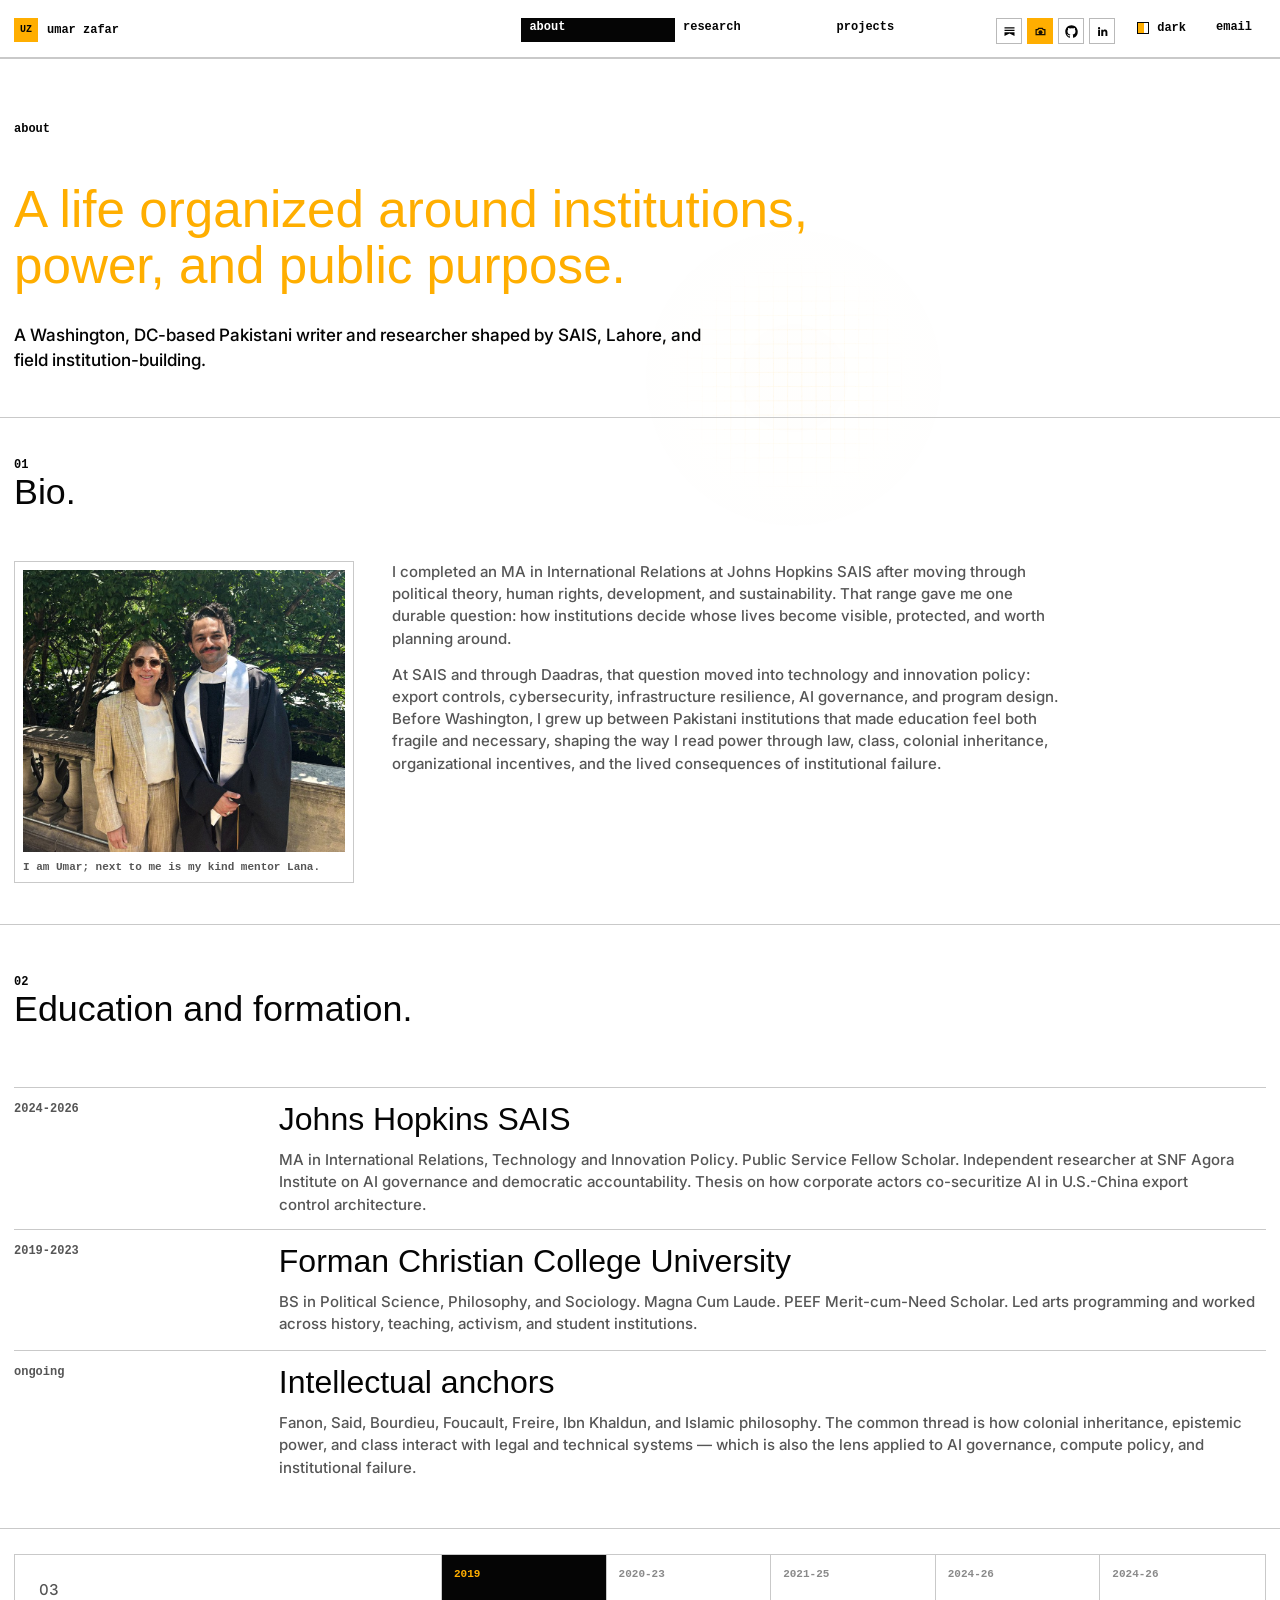
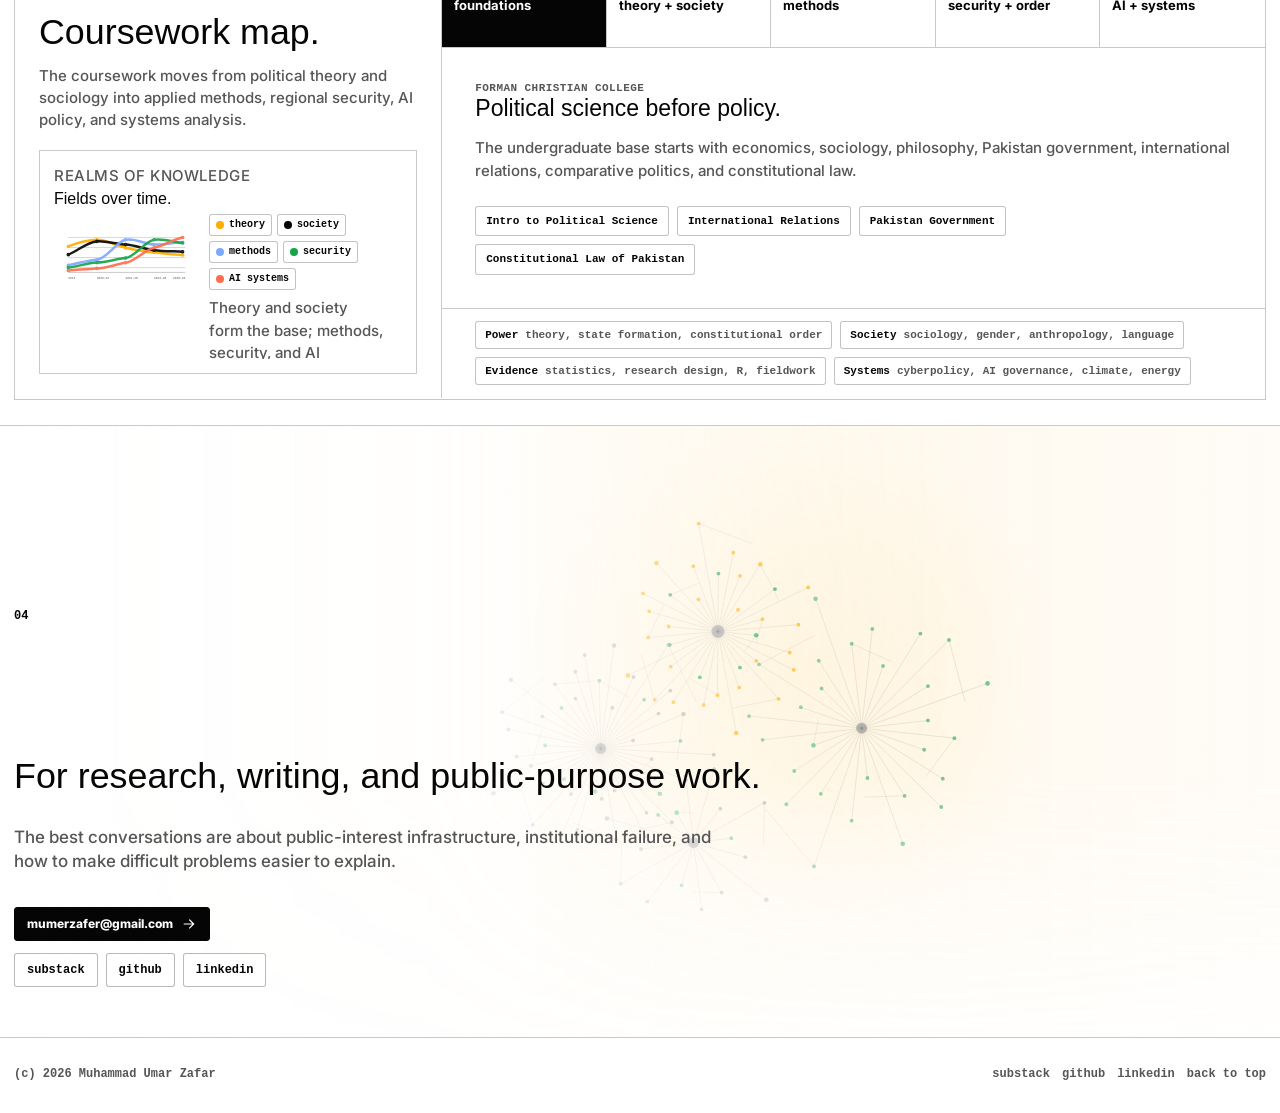
==== commit 82e474b7: "feat(site): publish design cleanup" ====
--- a/about.html
+++ b/about.html
@@ -86,34 +86,37 @@
         </div>
       </section>
 
-      <section class="panel-section" aria-labelledby="bio-title">
+      <section class="panel-section bio-section" aria-labelledby="bio-title">
         <p class="section-number section-kicker reveal">01</p>
         <div class="section-title reveal">
           <h2 id="bio-title">Bio.</h2>
         </div>
-        <div class="split-layout">
-          <div class="stack reveal">
-            <p class="large-statement">
-              Institutions are not abstract to me; they are schools, cities, programs, and the
-              habits they leave behind.
-            </p>
-          </div>
+        <div class="split-layout bio-layout">
+          <figure class="bio-photo reveal">
+            <img
+              src="assets/bio-graduation-family.jpg"
+              alt="Umar Zafar in graduation robes standing with his mentor Lana outdoors."
+              width="876"
+              height="1000"
+              loading="lazy"
+              decoding="async"
+            >
+            <figcaption>I am Umar; next to me is my kind mentor Lana.</figcaption>
+          </figure>
           <div class="rich-copy reveal">
             <p>
-              I completed an MA in International Relations at Johns Hopkins SAIS with a focus on
-              Technology and Innovation Policy. My work connects export controls, cybersecurity,
-              infrastructure resilience, and program design.
+              I completed an MA in International Relations at Johns Hopkins SAIS after moving
+              through political theory, human rights, development, and sustainability. That range
+              gave me one durable question: how institutions decide whose lives become visible,
+              protected, and worth planning around.
             </p>
             <p>
-              Before Washington, I grew up between Pakistani institutions that made education feel
-              both fragile and necessary. That experience shaped the way I read power: through law,
+              At SAIS and through Daadras, that question moved into technology and innovation
+              policy: export controls, cybersecurity, infrastructure resilience, AI governance, and
+              program design. Before Washington, I grew up between Pakistani institutions that made
+              education feel both fragile and necessary, shaping the way I read power through law,
               class, colonial inheritance, organizational incentives, and the lived consequences of
               institutional failure.
-            </p>
-            <p>
-              I do not treat research, writing, and building as separate identities. Research gives
-              language, writing keeps the human cost visible, and prototypes test whether an idea can
-              survive contact with use.
             </p>
           </div>
         </div>
@@ -172,19 +175,80 @@
               The coursework moves from political theory and sociology into applied methods,
               regional security, AI policy, and systems analysis.
             </p>
-            <div class="coursework-mentors" aria-label="Faculty and instructors">
-              <span>Henry Farrell</span>
-              <span>Dipali Mukhopadhyay</span>
-              <span>Jeanette Manfra</span>
-              <span>Anna Broughel</span>
-              <span>Obiora Okafor</span>
-              <span>Ian McCulloh</span>
-              <span>Adam Auerbach</span>
-              <span>Jennifer R. Cole</span>
-              <span>Jonathan Cook</span>
-              <span>Christopher Sands</span>
-              <span>Omer Taspinar</span>
-              <span>Vali Nasr</span>
+            <div class="academic-progression" data-academic-progression aria-labelledby="academic-progression-title">
+              <div class="academic-progression__header">
+                <p class="entry-label">Realms of Knowledge</p>
+                <h3 id="academic-progression-title">Fields over time.</h3>
+              </div>
+              <div class="progression-chart" role="img" aria-labelledby="academic-progression-chart-title academic-progression-summary">
+                <svg viewBox="0 0 540 230" focusable="false">
+                  <title id="academic-progression-chart-title">Realms of Knowledge across fields from 2019 to 2026</title>
+                  <g class="progression-grid" aria-hidden="true">
+                    <line x1="54" y1="44" x2="496" y2="44"></line>
+                    <line x1="54" y1="82" x2="496" y2="82"></line>
+                    <line x1="54" y1="120" x2="496" y2="120"></line>
+                    <line x1="54" y1="158" x2="496" y2="158"></line>
+                  </g>
+                  <g class="progression-axis" aria-hidden="true">
+                    <line x1="54" y1="176" x2="496" y2="176"></line>
+                    <text x="54" y="202">2019</text>
+                    <text x="162" y="202">2020-23</text>
+                    <text x="270" y="202">2021-25</text>
+                    <text x="378" y="202">2024-25</text>
+                    <text x="496" y="202" text-anchor="end">2025-26</text>
+                  </g>
+                  <g class="progression-series progression-series--theory" data-progression-series="theory" aria-label="Political theory">
+                    <path class="progression-line" d="M54 78 C90 64 126 53 162 53 C198 53 234 75 270 83 C306 91 342 98 378 101 C414 104 450 108 486 110"></path>
+                    <circle class="progression-point" cx="54" cy="78" r="3"></circle>
+                    <circle class="progression-point" cx="162" cy="53" r="3"></circle>
+                    <circle class="progression-point" cx="270" cy="83" r="3"></circle>
+                    <circle class="progression-point" cx="378" cy="101" r="3"></circle>
+                    <circle class="progression-point" cx="486" cy="110" r="3"></circle>
+                  </g>
+                  <g class="progression-series progression-series--society" data-progression-series="society" aria-label="Institutions and society">
+                    <path class="progression-line" d="M54 109 C90 94 126 61 162 59 C198 57 234 69 270 71 C306 73 342 88 378 92 C414 96 450 96 486 98"></path>
+                    <circle class="progression-point" cx="54" cy="109" r="3"></circle>
+                    <circle class="progression-point" cx="162" cy="59" r="3"></circle>
+                    <circle class="progression-point" cx="270" cy="71" r="3"></circle>
+                    <circle class="progression-point" cx="378" cy="92" r="3"></circle>
+                    <circle class="progression-point" cx="486" cy="98" r="3"></circle>
+                  </g>
+                  <g class="progression-series progression-series--methods" data-progression-series="methods" aria-label="Methods and evidence">
+                    <path class="progression-line" d="M54 149 C90 143 126 130 162 128 C198 126 234 62 270 53 C306 44 342 70 378 71 C414 72 450 63 486 62"></path>
+                    <circle class="progression-point" cx="54" cy="149" r="3"></circle>
+                    <circle class="progression-point" cx="162" cy="128" r="3"></circle>
+                    <circle class="progression-point" cx="270" cy="53" r="3"></circle>
+                    <circle class="progression-point" cx="378" cy="71" r="3"></circle>
+                    <circle class="progression-point" cx="486" cy="62" r="3"></circle>
+                  </g>
+                  <g class="progression-series progression-series--security" data-progression-series="security" aria-label="Security and order">
+                    <path class="progression-line" d="M54 158 C90 153 126 141 162 139 C198 137 234 126 270 122 C306 118 342 60 378 53 C414 46 450 62 486 65"></path>
+                    <circle class="progression-point" cx="54" cy="158" r="3"></circle>
+                    <circle class="progression-point" cx="162" cy="139" r="3"></circle>
+                    <circle class="progression-point" cx="270" cy="122" r="3"></circle>
+                    <circle class="progression-point" cx="378" cy="53" r="3"></circle>
+                    <circle class="progression-point" cx="486" cy="65" r="3"></circle>
+                  </g>
+                  <g class="progression-series progression-series--systems" data-progression-series="systems" aria-label="AI and systems">
+                    <path class="progression-line" d="M54 169 C90 167 126 162 162 161 C198 160 234 145 270 140 C306 135 342 91 378 83 C414 75 450 52 486 44"></path>
+                    <circle class="progression-point" cx="54" cy="169" r="3"></circle>
+                    <circle class="progression-point" cx="162" cy="161" r="3"></circle>
+                    <circle class="progression-point" cx="270" cy="140" r="3"></circle>
+                    <circle class="progression-point" cx="378" cy="83" r="3"></circle>
+                    <circle class="progression-point" cx="486" cy="44" r="3"></circle>
+                  </g>
+                </svg>
+              </div>
+              <div class="progression-legend" aria-label="Academic fields">
+                <button class="progression-key progression-key--theory" type="button" data-progression-field="theory" data-progression-note="Theory peaks early and remains the institutional lens under later policy work." aria-pressed="false">theory</button>
+                <button class="progression-key progression-key--society" type="button" data-progression-field="society" data-progression-note="Society becomes the bridge from Lahore coursework into policy analysis." aria-pressed="false">society</button>
+                <button class="progression-key progression-key--methods" type="button" data-progression-field="methods" data-progression-note="Methods turn argument into evidence through design, statistics, R, and fieldwork." aria-pressed="false">methods</button>
+                <button class="progression-key progression-key--security" type="button" data-progression-field="security" data-progression-note="Security grows through cyberpolicy, world order, rights, and regional strategy." aria-pressed="false">security</button>
+                <button class="progression-key progression-key--systems" type="button" data-progression-field="systems" data-progression-note="AI systems carry the governance, energy, climate, and infrastructure layer." aria-pressed="false">AI systems</button>
+              </div>
+              <p id="academic-progression-summary" class="progression-summary" data-progression-summary aria-live="polite">
+                Theory and society form the base; methods, security, and AI systems rise.
+              </p>
             </div>
           </div>
 
@@ -377,8 +441,11 @@
         </div>
       </section>
 
-      <section class="contact-section contact-mosaic" aria-labelledby="contact-title">
+      <section class="contact-section contact-mosaic" aria-labelledby="contact-title" data-contact-animation>
         <p class="section-number reveal">04</p>
+        <div class="contact-field" aria-hidden="true">
+          <canvas data-contact-field></canvas>
+        </div>
         <div class="contact-copy contact-mosaic-copy reveal">
           <h2 id="contact-title">For research, writing, and public-purpose work.</h2>
           <p>
--- a/styles.css
+++ b/styles.css
@@ -301,7 +301,7 @@
   left: 0;
   z-index: 30;
   display: grid;
-  min-width: 120px;
+  min-width: 116px;
   border: 1px solid var(--rule);
   background: var(--panel-bg);
   box-shadow: 0 16px 44px -28px var(--shadow);
@@ -314,20 +314,26 @@
 .nav-menu--projects .nav-menu__panel {
   right: 0;
   left: auto;
-  min-width: 210px;
-}
-
-.nav-menu:hover .nav-menu__panel,
-.nav-menu:focus-within .nav-menu__panel {
+  min-width: 218px;
+}
+
+html:not(.js) .nav-menu:hover .nav-menu__panel,
+.nav-menu.is-open .nav-menu__panel {
   opacity: 1;
   pointer-events: auto;
   transform: translateY(0);
 }
 
 .nav-menu__panel a {
+  display: flex;
+  align-items: center;
   min-height: 30px;
   border-top: 1px solid var(--rule);
   background: var(--panel-bg);
+  padding: 6px 10px;
+  font-size: 12px;
+  line-height: 1.12;
+  white-space: nowrap;
 }
 
 .nav-menu__panel a:first-child {
@@ -391,7 +397,8 @@
 .site-nav a:hover,
 .site-nav a:focus-visible,
 .site-nav a[aria-current="page"],
-.nav-menu:hover .nav-menu__trigger,
+html:not(.js) .nav-menu:hover .nav-menu__trigger,
+.nav-menu.is-open .nav-menu__trigger,
 .nav-menu__trigger:focus-visible,
 .nav-menu:has(.nav-menu__panel a[aria-current="page"]) .nav-menu__trigger,
 .nav-menu__panel a:hover,
@@ -459,12 +466,12 @@
 }
 
 .hero {
-  min-height: clamp(500px, calc(100svh - var(--header-height) - 172px), 700px);
+  min-height: clamp(460px, calc(100svh - var(--header-height) - 142px), 640px);
   overflow: hidden;
   align-items: end;
   column-gap: clamp(28px, 5vw, 90px);
   padding-top: clamp(28px, 5vh, 60px);
-  padding-bottom: clamp(24px, 4vh, 56px);
+  padding-bottom: clamp(18px, 3vh, 40px);
   border-top: 0;
 }
 
@@ -488,33 +495,6 @@
   min-width: 0;
   position: relative;
   z-index: 2;
-}
-
-.hero-cv-button {
-  display: inline-flex;
-  width: max-content;
-  align-items: center;
-  justify-content: center;
-  margin-top: 10px;
-  min-height: 30px;
-  border: 1px solid var(--control-border);
-  border-radius: 3px;
-  background: var(--surface);
-  padding: 0 10px;
-  color: var(--text);
-  font-family: var(--font-mono);
-  font-size: 11px;
-  font-weight: 780;
-  line-height: 1;
-  transition: background 160ms ease, color 160ms ease, transform 160ms ease, box-shadow 160ms ease;
-}
-
-.hero-cv-button:hover,
-.hero-cv-button:focus-visible {
-  background: var(--text);
-  color: var(--bg);
-  transform: translateY(-2px);
-  box-shadow: 0 16px 34px -24px var(--shadow);
 }
 
 .section-number {
@@ -704,7 +684,7 @@
   grid-template-columns: minmax(0, 1fr);
   align-items: stretch;
   width: min(var(--content), calc(100% - (var(--gutter) * 2)));
-  margin: clamp(14px, 2vw, 28px) auto 0;
+  margin: clamp(8px, 1.5vw, 18px) auto clamp(18px, 2vw, 32px);
   border: 1px solid color-mix(in srgb, var(--rule) 72%, transparent);
   background:
     linear-gradient(90deg, color-mix(in srgb, var(--panel-bg) 90%, var(--bg)) 0%, color-mix(in srgb, var(--surface) 74%, var(--bg)) 50%, color-mix(in srgb, var(--panel-bg) 90%, var(--bg)) 100%);
@@ -727,8 +707,37 @@
 }
 
 .logo-banner:hover .logo-banner__track,
-.logo-banner:focus-within .logo-banner__track {
+.logo-banner:focus-within .logo-banner__track,
+.logo-banner.is-paused .logo-banner__track {
   animation-play-state: paused;
+}
+
+.logo-banner__control {
+  position: absolute;
+  top: 8px;
+  right: 8px;
+  z-index: 2;
+  display: inline-flex;
+  min-height: 28px;
+  align-items: center;
+  justify-content: center;
+  border: 1px solid var(--control-border);
+  border-radius: 3px;
+  background: var(--surface);
+  padding: 0 9px;
+  color: var(--text);
+  font-family: var(--font-mono);
+  font-size: 11px;
+  font-weight: 780;
+  line-height: 1;
+  cursor: pointer;
+}
+
+.logo-banner__control:hover,
+.logo-banner__control:focus-visible {
+  background: var(--text);
+  color: var(--bg);
+  outline: 0;
 }
 
 .logo-banner__group {
@@ -846,7 +855,8 @@
 }
 
 .section-title {
-  grid-column: 2 / 5;
+  grid-column: 1 / 5;
+  margin-bottom: clamp(12px, 2.4vh, 28px);
 }
 
 h2 {
@@ -1020,6 +1030,377 @@
   margin-top: 0;
 }
 
+.rdl-hero {
+  min-height: clamp(640px, calc(100svh - var(--header-height)), 860px);
+  grid-template-columns: minmax(0, 0.9fr) minmax(320px, 1.1fr);
+  column-gap: clamp(22px, 5vw, 88px);
+  align-items: center;
+}
+
+.rdl-hero .page-hero-copy {
+  grid-column: 1;
+  align-self: center;
+}
+
+.rdl-hero .page-title {
+  max-width: 10.8em;
+}
+
+.rdl-hero-actions {
+  width: min(100%, 520px);
+}
+
+.rdl-hero-note {
+  width: max-content;
+  max-width: 100%;
+  margin-top: 0;
+  border-left: 3px solid var(--accent);
+  padding: 4px 0 4px 12px;
+  color: var(--accent-deep);
+  font-family: var(--font-mono);
+  font-size: clamp(12px, 0.86vw, 14px);
+  font-weight: 780;
+  line-height: 1.35;
+}
+
+.rdl-hero-preview {
+  grid-column: 2;
+  display: grid;
+  align-self: center;
+  min-width: 0;
+  border: 1px solid var(--rule);
+  background:
+    linear-gradient(var(--grid) 1px, transparent 1px) 0 0 / 100% 44px,
+    linear-gradient(90deg, var(--grid) 1px, transparent 1px) 0 0 / 44px 100%,
+    var(--surface);
+  box-shadow: 0 28px 90px -70px var(--shadow);
+  overflow: hidden;
+}
+
+.rdl-preview-topbar,
+.rdl-preview-footer {
+  font-family: var(--font-mono);
+  font-size: 11px;
+  font-weight: 760;
+  line-height: 1.25;
+}
+
+.rdl-preview-topbar {
+  display: flex;
+  flex-wrap: wrap;
+  justify-content: space-between;
+  gap: 8px;
+  border-bottom: 1px solid var(--rule);
+  background: var(--panel-bg);
+  padding: 10px;
+  color: var(--muted);
+  text-transform: uppercase;
+}
+
+.rdl-preview-topbar span:first-child {
+  color: var(--text);
+}
+
+.rdl-preview-canvas {
+  position: relative;
+  min-height: clamp(320px, 35vw, 520px);
+  background:
+    radial-gradient(circle at 50% 50%, var(--cursor-gold-soft), transparent 58%),
+    transparent;
+  overflow: hidden;
+}
+
+.rdl-preview-canvas svg {
+  display: block;
+  width: 100%;
+  height: auto;
+  min-height: 320px;
+}
+
+.rdl-preview-canvas--signal {
+  display: grid;
+  grid-template-columns: minmax(250px, 0.92fr) minmax(280px, 1.08fr);
+  gap: clamp(12px, 2vw, 22px);
+  min-height: clamp(330px, 35vw, 480px);
+  padding: clamp(12px, 2vw, 24px);
+}
+
+.rdl-signal-panel {
+  z-index: 2;
+  display: grid;
+  align-content: center;
+  gap: clamp(14px, 2vw, 24px);
+  border: 1px solid var(--rule);
+  background: var(--panel-bg);
+  padding: clamp(16px, 2.5vw, 30px);
+  box-shadow: 0 18px 56px -44px var(--shadow);
+}
+
+.rdl-signal-question {
+  color: var(--text);
+  font-family: var(--font-display);
+  font-size: clamp(24px, 2.35vw, 42px);
+  font-weight: 420;
+  line-height: 1.03;
+  text-wrap: balance;
+}
+
+.rdl-signal-sequence {
+  display: grid;
+  grid-template-columns: repeat(2, minmax(0, 1fr));
+  gap: 0;
+  border-top: 1px solid var(--rule);
+  border-left: 1px solid var(--rule);
+}
+
+.rdl-signal-sequence div {
+  display: grid;
+  gap: 8px;
+  min-width: 0;
+  border-right: 1px solid var(--rule);
+  border-bottom: 1px solid var(--rule);
+  background: var(--surface);
+  padding: 12px;
+}
+
+.rdl-signal-sequence span {
+  color: var(--faint);
+  font-family: var(--font-mono);
+  font-size: 10px;
+  font-weight: 800;
+  line-height: 1;
+  text-transform: uppercase;
+}
+
+.rdl-signal-sequence strong {
+  color: var(--text);
+  font-size: clamp(13px, 0.95vw, 16px);
+  font-weight: 680;
+  line-height: 1.18;
+}
+
+.rdl-signal-caption {
+  max-width: 48ch;
+  color: var(--muted);
+  font-family: var(--font-text);
+  font-size: clamp(14px, 0.98vw, 17px);
+  font-weight: 520;
+  line-height: 1.45;
+  text-wrap: pretty;
+}
+
+.rdl-signal-map {
+  align-self: center;
+  min-width: 0;
+  opacity: 0.96;
+}
+
+.rdl-signal-focus path {
+  fill: var(--accent-soft);
+  stroke: var(--accent);
+  stroke-width: 2;
+  stroke-dasharray: 7 12;
+  opacity: 0.82;
+  animation: rdl-focus-flow 8s linear infinite;
+}
+
+.rdl-signal-focus text {
+  fill: var(--accent-deep);
+  font-family: var(--font-mono);
+  font-size: 18px;
+  font-weight: 820;
+  text-anchor: middle;
+  text-transform: uppercase;
+}
+
+.rdl-preview-grid path {
+  fill: none;
+  stroke: var(--grid-strong);
+  stroke-width: 1;
+}
+
+.rdl-preview-links path,
+.rdl-preview-arcs path {
+  fill: none;
+  stroke-linecap: round;
+  stroke-linejoin: round;
+}
+
+.rdl-preview-links path {
+  stroke: url("#rdl-link-gradient");
+  stroke-width: 3;
+  stroke-dasharray: 8 12;
+  opacity: 0.56;
+  animation: rdl-link-flow 6.5s linear infinite;
+}
+
+.rdl-preview-links path:nth-child(2n) {
+  animation-duration: 8s;
+  animation-direction: reverse;
+}
+
+.rdl-preview-arcs path {
+  stroke: var(--accent);
+  stroke-width: 2;
+  stroke-dasharray: 5 10;
+  opacity: 0.76;
+  animation: rdl-arc-flow 4.8s linear infinite;
+}
+
+.rdl-node circle {
+  fill: var(--panel-bg);
+  stroke: var(--text);
+  stroke-width: 2;
+  filter: drop-shadow(0 10px 14px rgba(5, 5, 5, 0.14));
+}
+
+.rdl-node text {
+  fill: var(--text);
+  font-family: var(--font-mono);
+  font-size: 15px;
+  font-weight: 860;
+  text-anchor: middle;
+}
+
+.rdl-node--firm circle {
+  fill: rgba(0, 108, 141, 0.18);
+  stroke: #006c8d;
+}
+
+.rdl-node--client circle {
+  fill: rgba(34, 197, 94, 0.15);
+  stroke: var(--availability-green);
+}
+
+.rdl-node--lobbyist circle {
+  fill: var(--accent-soft);
+  stroke: var(--accent);
+}
+
+.rdl-node--agency circle {
+  fill: rgba(168, 95, 28, 0.16);
+  stroke: var(--accent-deep);
+}
+
+.rdl-node--reference circle {
+  fill: var(--surface-solid);
+  stroke: var(--faint);
+}
+
+.rdl-node circle {
+  animation: rdl-node-pulse 4.6s ease-in-out infinite;
+  transform-box: fill-box;
+  transform-origin: center;
+}
+
+.rdl-node:nth-child(2n) circle {
+  animation-delay: -1.4s;
+}
+
+.rdl-node:nth-child(3n) circle {
+  animation-delay: -2.4s;
+}
+
+.rdl-preview-footer {
+  display: flex;
+  flex-wrap: wrap;
+  justify-content: space-between;
+  gap: 8px;
+  border-top: 1px solid var(--rule);
+  background: var(--panel-bg);
+  padding: 12px;
+  color: var(--muted);
+  text-transform: uppercase;
+}
+
+.rdl-preview-footer span:last-child {
+  color: var(--accent-deep);
+}
+
+.rdl-summary-grid {
+  align-items: stretch;
+}
+
+.rdl-fact-grid {
+  display: grid;
+  grid-template-columns: repeat(3, minmax(0, 1fr));
+  min-width: 0;
+  margin: 0;
+  border-top: 1px solid var(--rule);
+  border-left: 1px solid var(--rule);
+}
+
+.rdl-fact-grid div {
+  display: grid;
+  align-content: start;
+  gap: 10px;
+  min-width: 0;
+  border-right: 1px solid var(--rule);
+  border-bottom: 1px solid var(--rule);
+  background: var(--panel-bg);
+  padding: clamp(12px, 1.8vw, 22px);
+}
+
+.rdl-fact-grid dt {
+  color: var(--faint);
+  font-family: var(--font-mono);
+  font-size: 11px;
+  font-weight: 780;
+  line-height: 1.2;
+  text-transform: uppercase;
+}
+
+.rdl-fact-grid dd {
+  margin: 0;
+  color: var(--text);
+  font-family: var(--font-text);
+  font-size: clamp(14px, 1vw, 17px);
+  font-weight: 560;
+  line-height: 1.34;
+}
+
+.rdl-animation-section .large-statement {
+  color: var(--accent-deep);
+}
+
+@keyframes rdl-link-flow {
+  to {
+    stroke-dashoffset: -80;
+  }
+}
+
+@keyframes rdl-arc-flow {
+  to {
+    stroke-dashoffset: -60;
+  }
+}
+
+@keyframes rdl-node-pulse {
+  0%,
+  100% {
+    transform: scale(1);
+  }
+
+  50% {
+    transform: scale(1.075);
+  }
+}
+
+@keyframes rdl-focus-flow {
+  to {
+    stroke-dashoffset: -90;
+  }
+}
+
+@media (prefers-reduced-motion: reduce) {
+  .rdl-preview-links path,
+  .rdl-preview-arcs path,
+  .rdl-node circle,
+  .rdl-signal-focus path {
+    animation: none;
+  }
+}
+
 .substack-card-grid {
   display: grid;
   grid-template-columns: repeat(3, minmax(0, 1fr));
@@ -1157,6 +1538,20 @@
   margin-top: clamp(22px, 4vh, 48px);
 }
 
+.bio-section {
+  padding-top: clamp(28px, 4.5vh, 58px);
+  padding-bottom: clamp(28px, 4.5vh, 58px);
+}
+
+.bio-layout {
+  grid-template-columns: minmax(220px, 340px) minmax(320px, 680px);
+  justify-content: start;
+  gap: clamp(20px, 3vw, 38px);
+  align-items: start;
+  margin-top: clamp(16px, 3vh, 34px);
+  min-width: 0;
+}
+
 .stack {
   display: grid;
   gap: 14px;
@@ -1176,6 +1571,43 @@
   font-weight: 430;
   line-height: 1.02;
   text-wrap: balance;
+}
+
+.bio-layout .rich-copy {
+  grid-column: 2;
+  gap: 14px;
+  min-width: 0;
+  max-width: 680px;
+}
+
+.bio-photo {
+  grid-column: 1;
+  justify-self: start;
+  width: min(100%, 340px);
+  margin-top: 0;
+  border: 1px solid var(--rule);
+  background: var(--surface);
+  padding: 8px;
+  min-width: 0;
+}
+
+.bio-photo img {
+  display: block;
+  width: 100%;
+  height: clamp(260px, 22vw, 360px);
+  aspect-ratio: 4 / 5;
+  object-fit: cover;
+  object-position: 52% 42%;
+  filter: saturate(0.92) contrast(1.04);
+}
+
+.bio-photo figcaption {
+  margin-top: 8px;
+  color: var(--muted);
+  font-family: var(--font-mono);
+  font-size: 11px;
+  font-weight: 720;
+  line-height: 1.35;
 }
 
 .work-globe {
@@ -1418,37 +1850,33 @@
 }
 
 .coursework-grid {
-  align-items: start;
-}
-
-.coursework-mentors {
-  display: flex;
-  flex-wrap: wrap;
-  gap: 7px;
-  max-width: 34rem;
-  margin-top: clamp(22px, 3vh, 34px);
-}
-
-.coursework-mentors span {
-  display: inline-flex;
-  align-items: center;
-  min-height: 28px;
-  border: 1px solid var(--tag-border);
-  border-radius: 3px;
-  background: var(--panel-bg);
-  padding: 6px 9px;
-  color: var(--muted);
-  font-family: var(--font-mono);
-  font-size: 11px;
-  font-weight: 740;
-  line-height: 1.1;
-}
-
-.coursework-board {
-  display: grid;
-  min-width: 0;
+  grid-template-columns: minmax(300px, 0.82fr) minmax(0, 1.58fr);
+  gap: 0;
+  align-items: stretch;
   border: 1px solid var(--rule);
   background: var(--surface);
+}
+
+.coursework-section {
+  padding-top: clamp(18px, 2.8vh, 34px);
+  padding-bottom: clamp(18px, 2.8vh, 34px);
+}
+
+.coursework-grid > .feature-copy {
+  align-content: start;
+  gap: 12px;
+  min-width: 0;
+  border-right: 1px solid var(--rule);
+  padding: clamp(16px, 2vw, 24px);
+}
+
+.coursework-board {
+  display: grid;
+  grid-template-rows: auto auto auto;
+  align-content: start;
+  min-width: 0;
+  border: 0;
+  background: transparent;
 }
 
 .coursework-controls {
@@ -1508,8 +1936,8 @@
 }
 
 .coursework-panel {
-  min-height: 286px;
-  padding: clamp(22px, 3.4vw, 48px);
+  min-height: 0;
+  padding: clamp(20px, 2.6vw, 34px);
 }
 
 .coursework-panel h3 {
@@ -1550,7 +1978,7 @@
   flex-wrap: wrap;
   gap: 8px;
   border-top: 1px solid var(--rule);
-  padding: 14px clamp(22px, 3.4vw, 48px);
+  padding: 12px clamp(20px, 2.6vw, 34px);
 }
 
 .coursework-lenses span {
@@ -1574,10 +2002,203 @@
   font-weight: 780;
 }
 
+.academic-progression {
+  --series-color: var(--accent);
+  display: grid;
+  grid-template-columns: minmax(128px, 0.74fr) minmax(176px, 1fr);
+  grid-template-areas:
+    "header header"
+    "chart legend"
+    "chart summary";
+  align-items: start;
+  column-gap: 12px;
+  row-gap: 7px;
+  max-width: none;
+  margin-top: clamp(4px, 0.8vh, 10px);
+  border: 1px solid var(--rule);
+  background: color-mix(in srgb, var(--panel-bg) 82%, var(--bg));
+  padding: clamp(10px, 1.2vw, 14px);
+}
+
+.academic-progression__header {
+  display: grid;
+  grid-area: header;
+  gap: 3px;
+}
+
+.academic-progression__header h3 {
+  max-width: 12em;
+  font-size: clamp(16px, 1.24vw, 22px);
+  line-height: 1.05;
+}
+
+.progression-chart {
+  grid-area: chart;
+  min-width: 0;
+}
+
+.progression-chart svg {
+  display: block;
+  width: 100%;
+  height: clamp(82px, 6.6vw, 96px);
+  overflow: visible;
+}
+
+.progression-grid line,
+.progression-axis line {
+  stroke: var(--rule);
+  stroke-width: 1;
+  vector-effect: non-scaling-stroke;
+}
+
+.progression-grid line {
+  opacity: 0.72;
+}
+
+.progression-axis text {
+  fill: var(--faint);
+  font-family: var(--font-mono);
+  font-size: 11px;
+  font-weight: 740;
+  letter-spacing: 0;
+}
+
+.progression-series {
+  color: var(--series-color);
+  opacity: 0.92;
+  transition: opacity 180ms ease;
+}
+
+.progression-line {
+  fill: none;
+  stroke: currentColor;
+  stroke-linecap: round;
+  stroke-linejoin: round;
+  stroke-width: 2.5;
+  vector-effect: non-scaling-stroke;
+  transition: stroke-width 180ms ease;
+}
+
+.progression-point {
+  fill: var(--bg);
+  stroke: currentColor;
+  stroke-width: 2;
+  vector-effect: non-scaling-stroke;
+  transition: fill 180ms ease, r 180ms ease;
+}
+
+.progression-series--theory,
+.progression-key--theory {
+  --series-color: var(--accent);
+}
+
+.progression-series--society,
+.progression-key--society {
+  --series-color: var(--text);
+}
+
+.progression-series--methods,
+.progression-key--methods {
+  --series-color: #7ea7ff;
+}
+
+.progression-series--security,
+.progression-key--security {
+  --series-color: var(--availability-green);
+}
+
+.progression-series--systems,
+.progression-key--systems {
+  --series-color: #ff6f4f;
+}
+
+.academic-progression.has-active .progression-series {
+  opacity: 0.2;
+}
+
+.academic-progression.has-active .progression-series.is-active {
+  opacity: 1;
+}
+
+.progression-series.is-active .progression-line {
+  stroke-width: 4;
+}
+
+.progression-series.is-active .progression-point {
+  fill: currentColor;
+  r: 4;
+}
+
+.progression-legend {
+  display: flex;
+  flex-wrap: wrap;
+  grid-area: legend;
+  align-content: start;
+  gap: 5px;
+}
+
+.progression-key {
+  display: inline-flex;
+  align-items: center;
+  gap: 5px;
+  min-height: 22px;
+  border: 1px solid var(--tag-border);
+  border-radius: 3px;
+  background: var(--surface);
+  padding: 4px 6px;
+  color: var(--text);
+  font-family: var(--font-mono);
+  font-size: 10px;
+  font-weight: 760;
+  line-height: 1;
+  cursor: pointer;
+  transition: background 160ms ease, border-color 160ms ease, color 160ms ease;
+}
+
+.progression-key::before {
+  content: "";
+  width: 8px;
+  height: 8px;
+  border-radius: 999px;
+  background: var(--series-color);
+  box-shadow: 0 0 0 1px color-mix(in srgb, var(--bg) 68%, transparent);
+}
+
+.progression-key:hover,
+.progression-key:focus-visible,
+.progression-key.is-active {
+  border-color: color-mix(in srgb, var(--series-color) 70%, var(--control-border));
+  background: var(--text);
+  color: var(--bg);
+  outline: 0;
+}
+
+.progression-summary {
+  grid-area: summary;
+  display: -webkit-box;
+  overflow: hidden;
+  min-height: 0;
+  max-height: 62px;
+  margin: 0;
+  color: var(--muted);
+  font-family: var(--font-text);
+  font-size: clamp(12px, 0.76vw, 13px);
+  font-weight: 540;
+  line-height: 1.3;
+  -webkit-box-orient: vertical;
+  -webkit-line-clamp: 4;
+}
+
 .tab-list,
 .filter-list {
   display: grid;
   align-content: start;
+}
+
+.filter-list--visual {
+  grid-template-rows: repeat(5, auto) minmax(360px, 1fr);
+  align-content: stretch;
+  min-height: 100%;
 }
 
 .tab-button,
@@ -1718,8 +2339,11 @@
 .filter-visual-strip {
   display: grid;
   grid-template-columns: repeat(2, minmax(0, 1fr));
+  grid-template-rows: minmax(0, 1.14fr) minmax(0, 1fr);
   gap: 8px;
-  margin-top: 18px;
+  height: 100%;
+  min-height: clamp(560px, 56vw, 980px);
+  margin-top: 0;
   border: 1px solid var(--rule);
   border-radius: 2px;
   background: var(--panel-bg);
@@ -1729,6 +2353,7 @@
 .filter-visual-strip__item {
   margin: 0;
   min-width: 0;
+  min-height: 0;
   overflow: hidden;
   border: 1px solid var(--rule);
   border-radius: 2px;
@@ -1742,13 +2367,14 @@
 .filter-visual-strip img {
   display: block;
   width: 100%;
-  aspect-ratio: 16 / 9;
+  height: 100%;
+  aspect-ratio: auto;
   object-fit: cover;
   filter: grayscale(0.18) saturate(0.82) contrast(1.05);
 }
 
 .filter-visual-strip__item:not(.filter-visual-strip__item--wide) img {
-  aspect-ratio: 1;
+  aspect-ratio: auto;
 }
 
 .map-copy {
@@ -2089,8 +2715,52 @@
 }
 
 .contact-section {
-  min-height: clamp(340px, 52vh, 620px);
+  min-height: clamp(440px, 68svh, 760px);
   align-items: end;
+  overflow: hidden;
+  isolation: isolate;
+}
+
+.contact-section[data-contact-animation] {
+  background:
+    radial-gradient(circle at 62% 40%, color-mix(in srgb, var(--accent) 9%, transparent), transparent 31%),
+    linear-gradient(90deg, transparent, color-mix(in srgb, var(--signal-soft) 36%, transparent) 52%, transparent);
+}
+
+.contact-section[data-contact-animation] .section-number,
+.contact-section[data-contact-animation] .contact-copy,
+.contact-section[data-contact-animation] .dog-zone {
+  position: relative;
+  z-index: 2;
+}
+
+.contact-section[data-contact-animation] .contact-copy {
+  z-index: 3;
+}
+
+.contact-field {
+  position: absolute;
+  inset: 0;
+  z-index: 1;
+  overflow: hidden;
+  pointer-events: none;
+  opacity: 0.94;
+  contain: strict;
+}
+
+.contact-field::after {
+  content: "";
+  position: absolute;
+  inset: 0;
+  background:
+    linear-gradient(90deg, var(--bg) 0%, color-mix(in srgb, var(--bg) 82%, transparent) 34%, transparent 74%),
+    linear-gradient(0deg, color-mix(in srgb, var(--bg) 90%, transparent) 0%, transparent 42%);
+}
+
+.contact-field canvas {
+  display: block;
+  width: 100%;
+  height: 100%;
 }
 
 .contact-copy {
@@ -2099,6 +2769,45 @@
 
 .contact-mosaic .contact-mosaic-copy {
   grid-column: 1 / 4;
+}
+
+.contact-copy--left {
+  grid-column: 1 / 3;
+  justify-self: start;
+  max-width: min(680px, 100%);
+  text-align: left;
+}
+
+.contact-copy.contact-copy--left p {
+  max-width: 58ch;
+}
+
+.work-contact-section {
+  min-height: clamp(430px, 58svh, 680px);
+  align-items: end;
+  padding-top: clamp(42px, 7vh, 92px);
+  padding-bottom: clamp(34px, 6vh, 72px);
+}
+
+.work-contact-copy {
+  grid-column: 1 / 3;
+  align-self: end;
+  justify-self: start;
+  max-width: min(640px, 100%);
+  margin: 0;
+  text-align: left;
+}
+
+.work-contact-copy .work-contact-number {
+  margin: 0 0 clamp(12px, 2vh, 20px);
+}
+
+.work-contact-copy h2 {
+  margin: 0;
+}
+
+.contact-copy.work-contact-copy p {
+  max-width: 58ch;
 }
 
 .contact-copy p {
@@ -2183,6 +2892,17 @@
 
 .mobile-break {
   display: none;
+}
+
+@media (max-width: 980px) {
+  .coursework-grid {
+    grid-template-columns: 1fr;
+  }
+
+  .coursework-grid > .feature-copy {
+    border-right: 0;
+    border-bottom: 1px solid var(--rule);
+  }
 }
 
 @media (max-width: 1180px) {
@@ -2243,8 +2963,54 @@
     grid-column: 1 / 3;
   }
 
+  .bio-layout {
+    grid-template-columns: minmax(210px, 320px) minmax(0, 1fr);
+    gap: clamp(18px, 3vw, 34px);
+  }
+
+  .bio-layout .bio-photo {
+    grid-column: 1;
+  }
+
+  .bio-layout .rich-copy {
+    grid-column: 2;
+    grid-row: 1;
+  }
+
+  .bio-photo {
+    width: min(100%, 360px);
+  }
+
   .project-card-grid {
     grid-template-columns: 1fr;
+  }
+
+  .rdl-hero {
+    grid-template-columns: 1fr;
+    min-height: auto;
+    gap: clamp(24px, 5vw, 48px);
+  }
+
+  .rdl-hero .page-hero-copy,
+  .rdl-hero-preview {
+    grid-column: 1 / 3;
+  }
+
+  .rdl-hero-preview {
+    align-self: stretch;
+  }
+
+  .rdl-summary-grid {
+    grid-template-columns: 1fr;
+  }
+
+  .rdl-fact-grid {
+    grid-template-columns: repeat(2, minmax(0, 1fr));
+  }
+
+  .contact-field::after {
+    background:
+      linear-gradient(0deg, color-mix(in srgb, var(--bg) 92%, transparent) 0%, color-mix(in srgb, var(--bg) 54%, transparent) 48%, transparent 86%);
   }
 
 }
@@ -2256,6 +3022,9 @@
 
   .filter-visual-strip {
     grid-template-columns: repeat(3, minmax(0, 1fr));
+    grid-template-rows: none;
+    height: auto;
+    min-height: 0;
   }
 
   .filter-visual-strip__item--wide {
@@ -2264,6 +3033,7 @@
 
   .filter-visual-strip img,
   .filter-visual-strip__item:not(.filter-visual-strip__item--wide) img {
+    height: auto;
     aspect-ratio: 1;
   }
 
@@ -2340,6 +3110,10 @@
     grid-template-columns: 1fr;
     padding-top: 46px;
     padding-bottom: 54px;
+  }
+
+  .contact-section[data-contact-animation] {
+    min-height: clamp(620px, 100svh, 880px);
   }
 
   .hero {
@@ -2372,6 +3146,25 @@
     min-width: 0;
   }
 
+  .bio-layout {
+    grid-template-columns: 1fr;
+    gap: 22px;
+  }
+
+  .bio-layout .bio-photo,
+  .bio-layout .rich-copy {
+    grid-column: 1;
+    grid-row: auto;
+  }
+
+  .bio-photo {
+    width: 100%;
+  }
+
+  .bio-photo img {
+    height: clamp(250px, 70vw, 340px);
+  }
+
   .hero-visual {
     display: none;
   }
@@ -2488,6 +3281,19 @@
     margin-bottom: 8px;
   }
 
+  .academic-progression {
+    grid-template-columns: 1fr;
+    grid-template-areas:
+      "header"
+      "chart"
+      "legend"
+      "summary";
+  }
+
+  .progression-chart svg {
+    height: clamp(88px, 28vw, 112px);
+  }
+
   .coursework-panel {
     min-height: auto;
     padding: 20px;
@@ -2503,6 +3309,38 @@
 
   .project-card {
     gap: 14px;
+  }
+
+  .rdl-hero .page-hero-copy,
+  .rdl-hero-preview {
+    grid-column: 1;
+  }
+
+  .rdl-preview-canvas {
+    display: grid;
+    min-height: auto;
+  }
+
+  .rdl-preview-canvas--signal {
+    grid-template-columns: 1fr;
+    padding: 12px;
+  }
+
+  .rdl-signal-panel {
+    gap: 16px;
+    padding: 16px;
+  }
+
+  .rdl-signal-sequence {
+    grid-template-columns: 1fr;
+  }
+
+  .rdl-signal-map {
+    min-height: 260px;
+  }
+
+  .rdl-fact-grid {
+    grid-template-columns: 1fr;
   }
 
   .substack-card-grid {
@@ -2535,6 +3373,15 @@
 
   .footer-links {
     justify-content: flex-start;
+  }
+
+  .contact-field {
+    opacity: 0.86;
+  }
+
+  .contact-field::after {
+    background:
+      linear-gradient(0deg, color-mix(in srgb, var(--bg) 94%, transparent) 0%, color-mix(in srgb, var(--bg) 58%, transparent) 45%, transparent 88%);
   }
 
   .photo-grid {
@@ -2667,6 +3514,10 @@
     display: none;
   }
 
+  .contact-field {
+    opacity: 0.42;
+  }
+
   *,
   *::before,
   *::after {
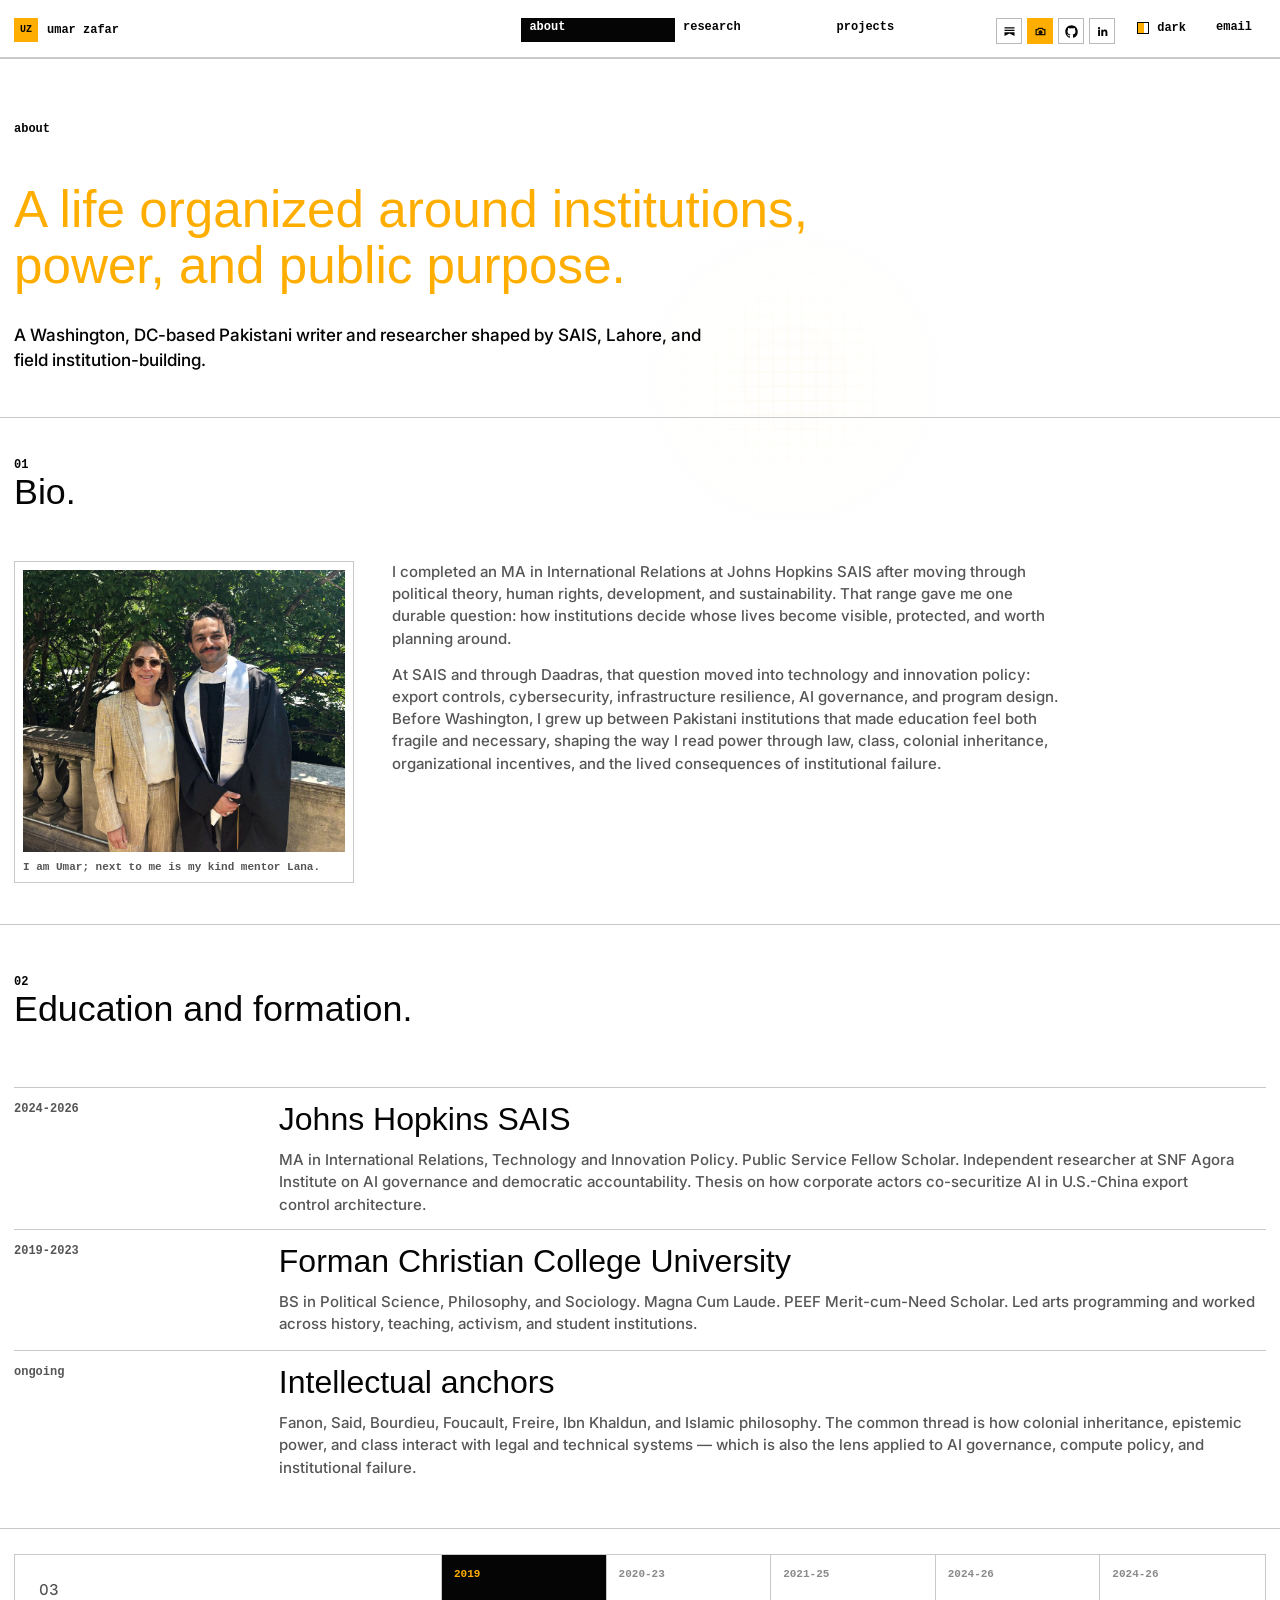
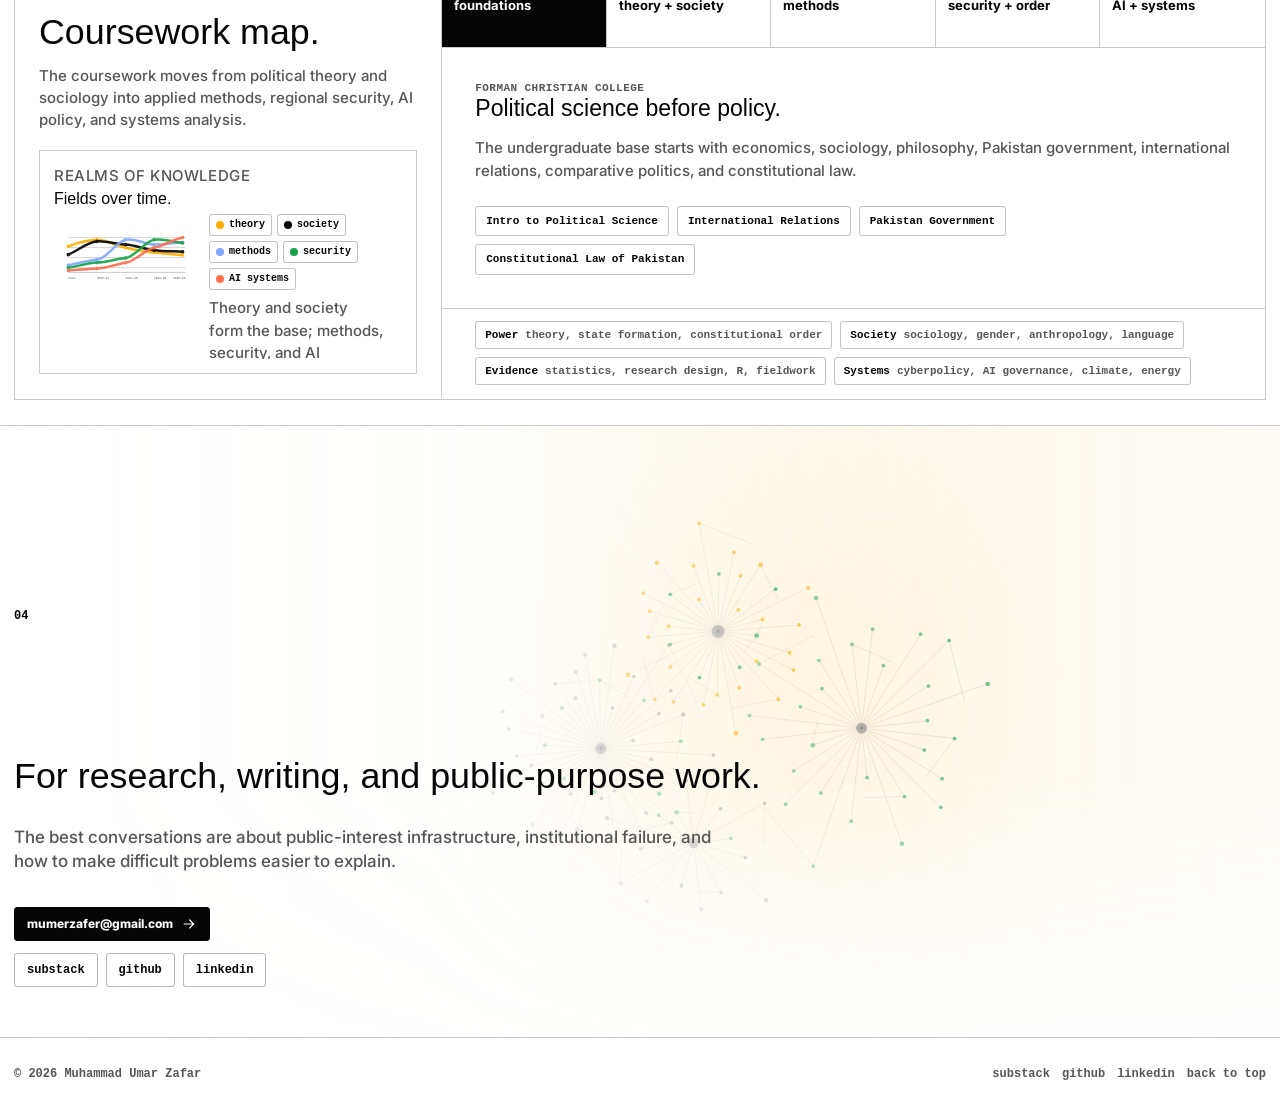
==== commit 9368ccc2: "feat(site): add CSP headers, no-flash theme boot, and cleanup - Add strict Content-Security-Policy, " ====
--- a/about.html
+++ b/about.html
@@ -12,7 +12,8 @@
     <link rel="preconnect" href="https://fonts.googleapis.com">
     <link rel="preconnect" href="https://fonts.gstatic.com" crossorigin>
     <link href="https://fonts.googleapis.com/css2?family=Inter:ital,opsz,wght@0,14..32,100..900;1,14..32,100..900&display=swap" rel="stylesheet">
-    <link rel="stylesheet" href="styles.css?v=20260628c">
+    <script src="theme-boot.js?v=20260706"></script>
+    <link rel="stylesheet" href="styles.css?v=20260706">
   </head>
   <body>
     <a class="skip-link" href="#main">Skip to main content</a>
@@ -466,7 +467,7 @@
     </main>
 
     <footer class="site-footer">
-      <p>(c) 2026 Muhammad Umar Zafar</p>
+      <p>&copy; 2026 Muhammad Umar Zafar</p>
       <div class="footer-links" aria-label="Footer links">
         <a href="https://substack.com/@omarzafar" target="_blank" rel="noopener noreferrer">substack</a>
         <a href="https://github.com/Omarzaf" target="_blank" rel="noopener noreferrer">github</a>
@@ -474,6 +475,6 @@
         <a href="#main">back to top</a>
       </div>
     </footer>
-    <script src="script.js?v=20260624" defer></script>
+    <script src="script.js?v=20260706" defer></script>
   </body>
 </html>
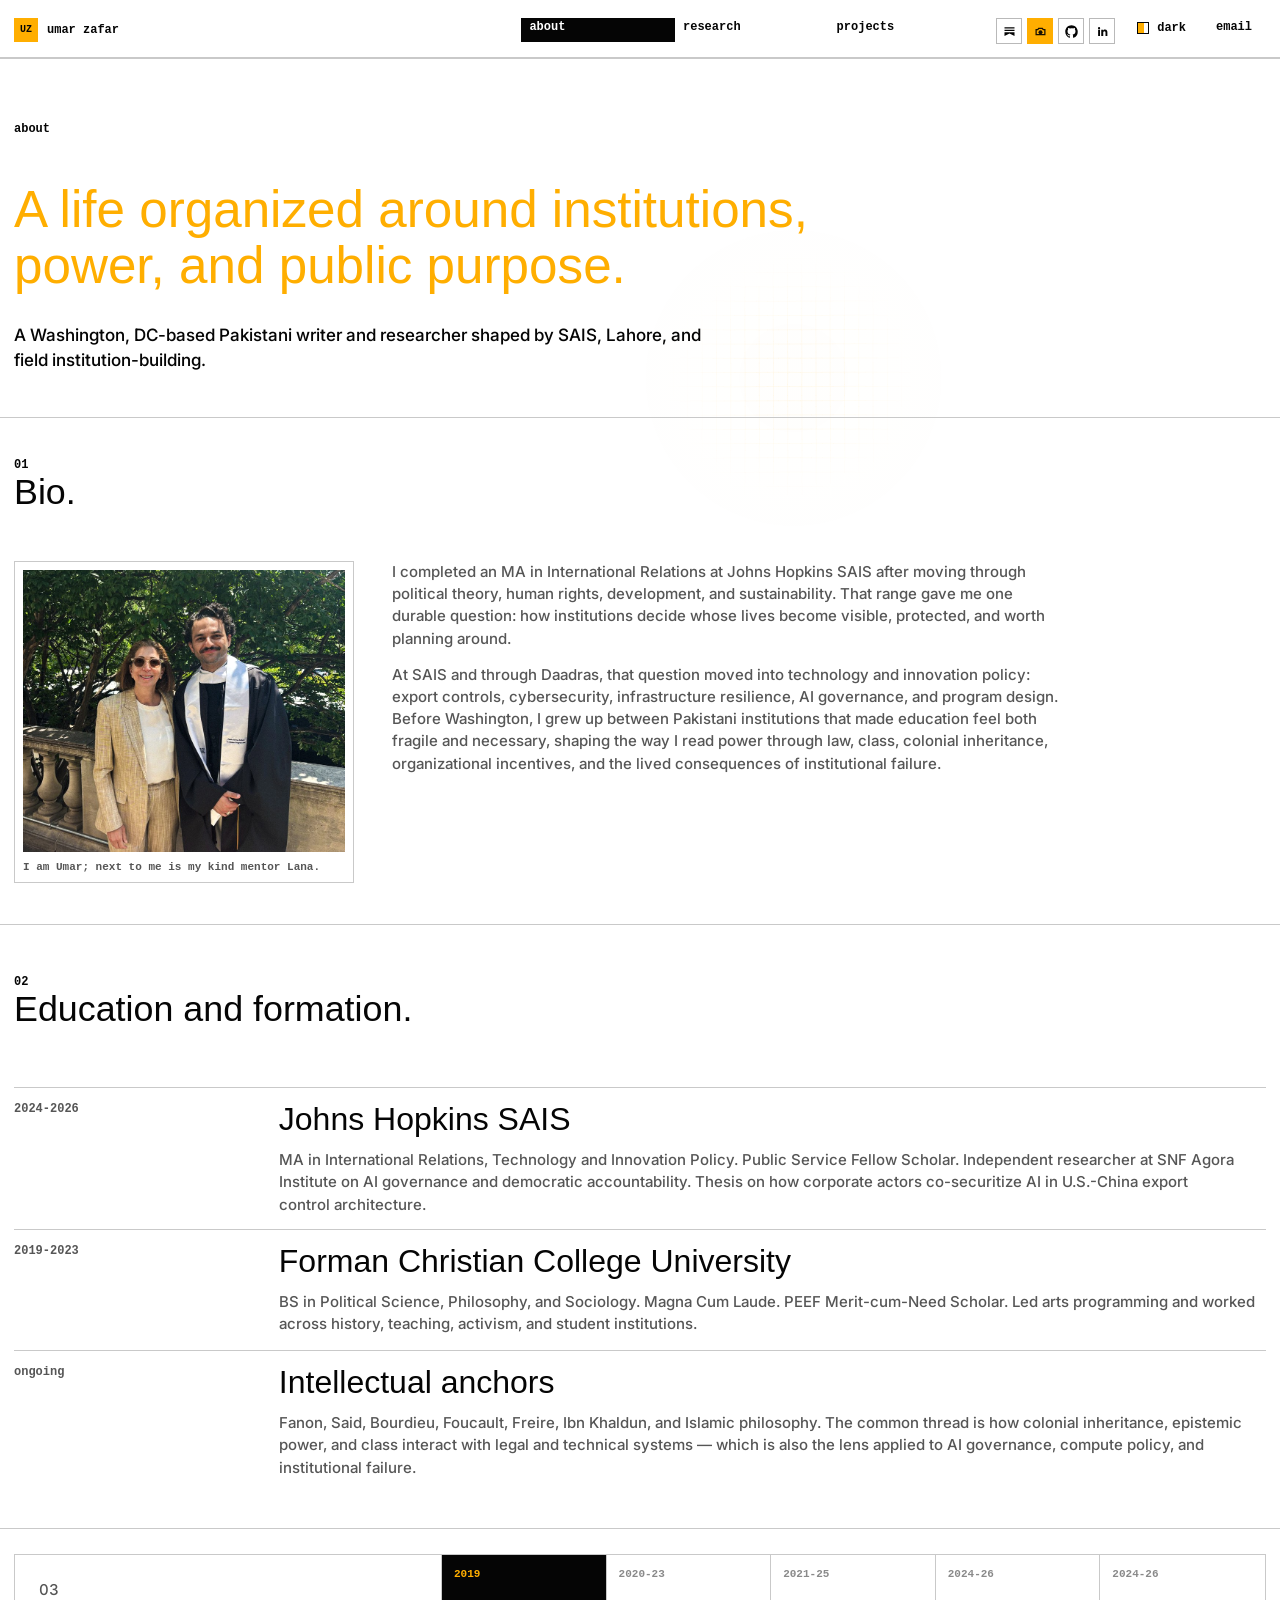
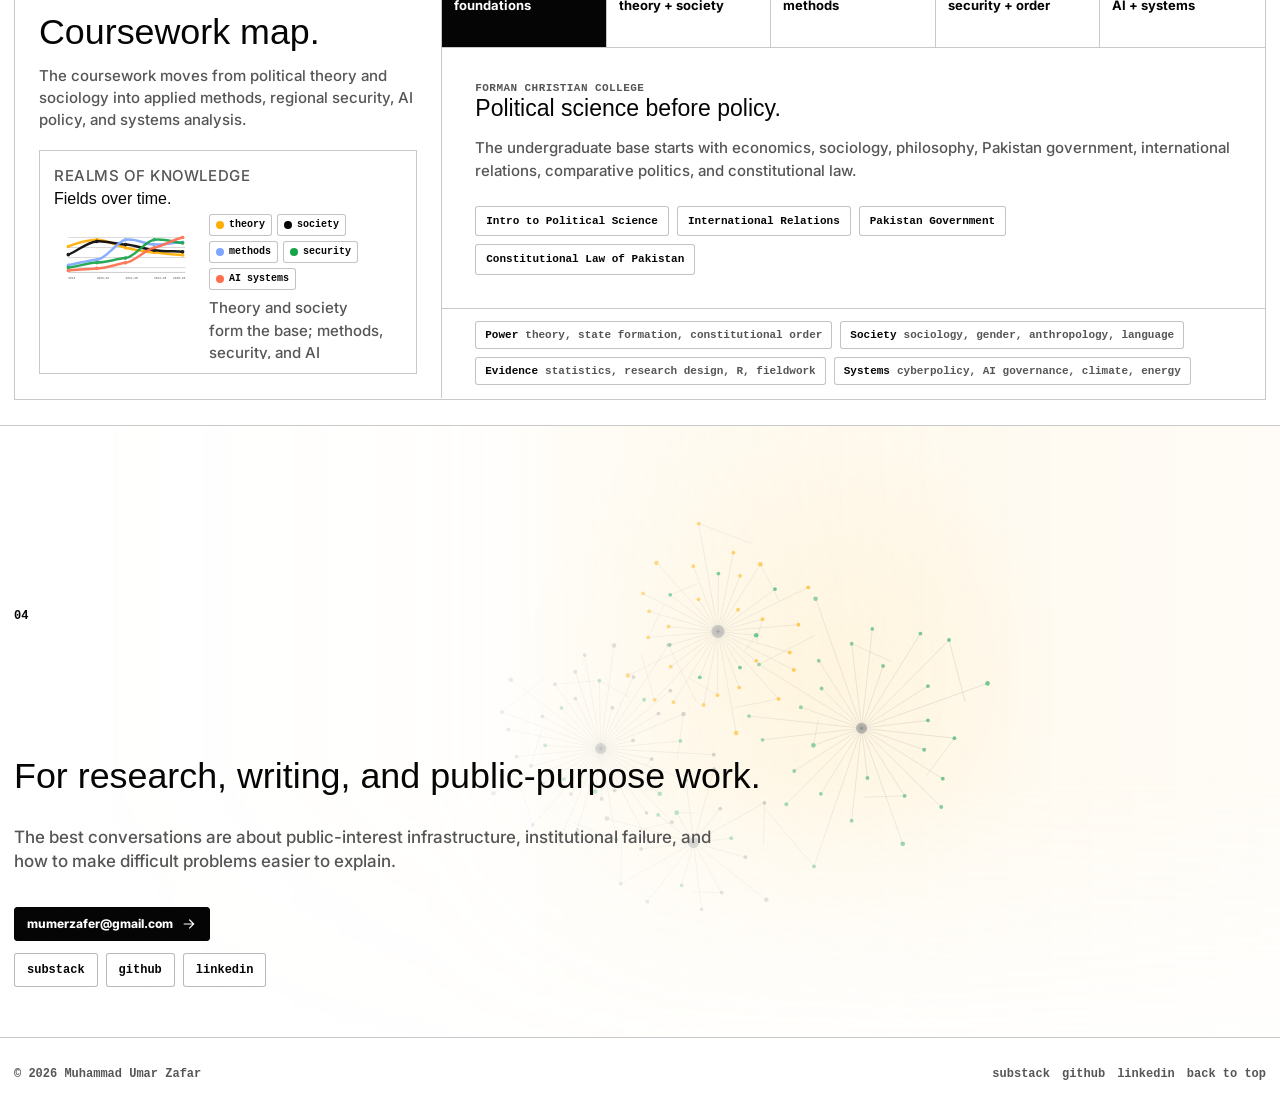
==== commit 6ff50367: "feat(site): add Rock to Rack build story" ====
--- a/about.html
+++ b/about.html
@@ -42,6 +42,7 @@
             <a role="menuitem" href="daadras.html">Daadras Foundation</a>
             <a role="menuitem" href="davis-project.html">Davis Projects for Peace</a>
             <a role="menuitem" href="think-tank.html">Think Tank / RDL</a>
+            <a role="menuitem" href="rock-to-rack.html">Rock to Rack</a>
           </div>
         </div>
       </nav>
--- a/styles.css
+++ b/styles.css
@@ -2576,7 +2576,7 @@
 .photo-grid {
   grid-column: 1 / -1;
   display: grid;
-  grid-template-columns: repeat(5, minmax(0, 1fr));
+  grid-template-columns: repeat(3, minmax(0, 1fr));
   gap: var(--gutter);
   width: 100%;
 }
